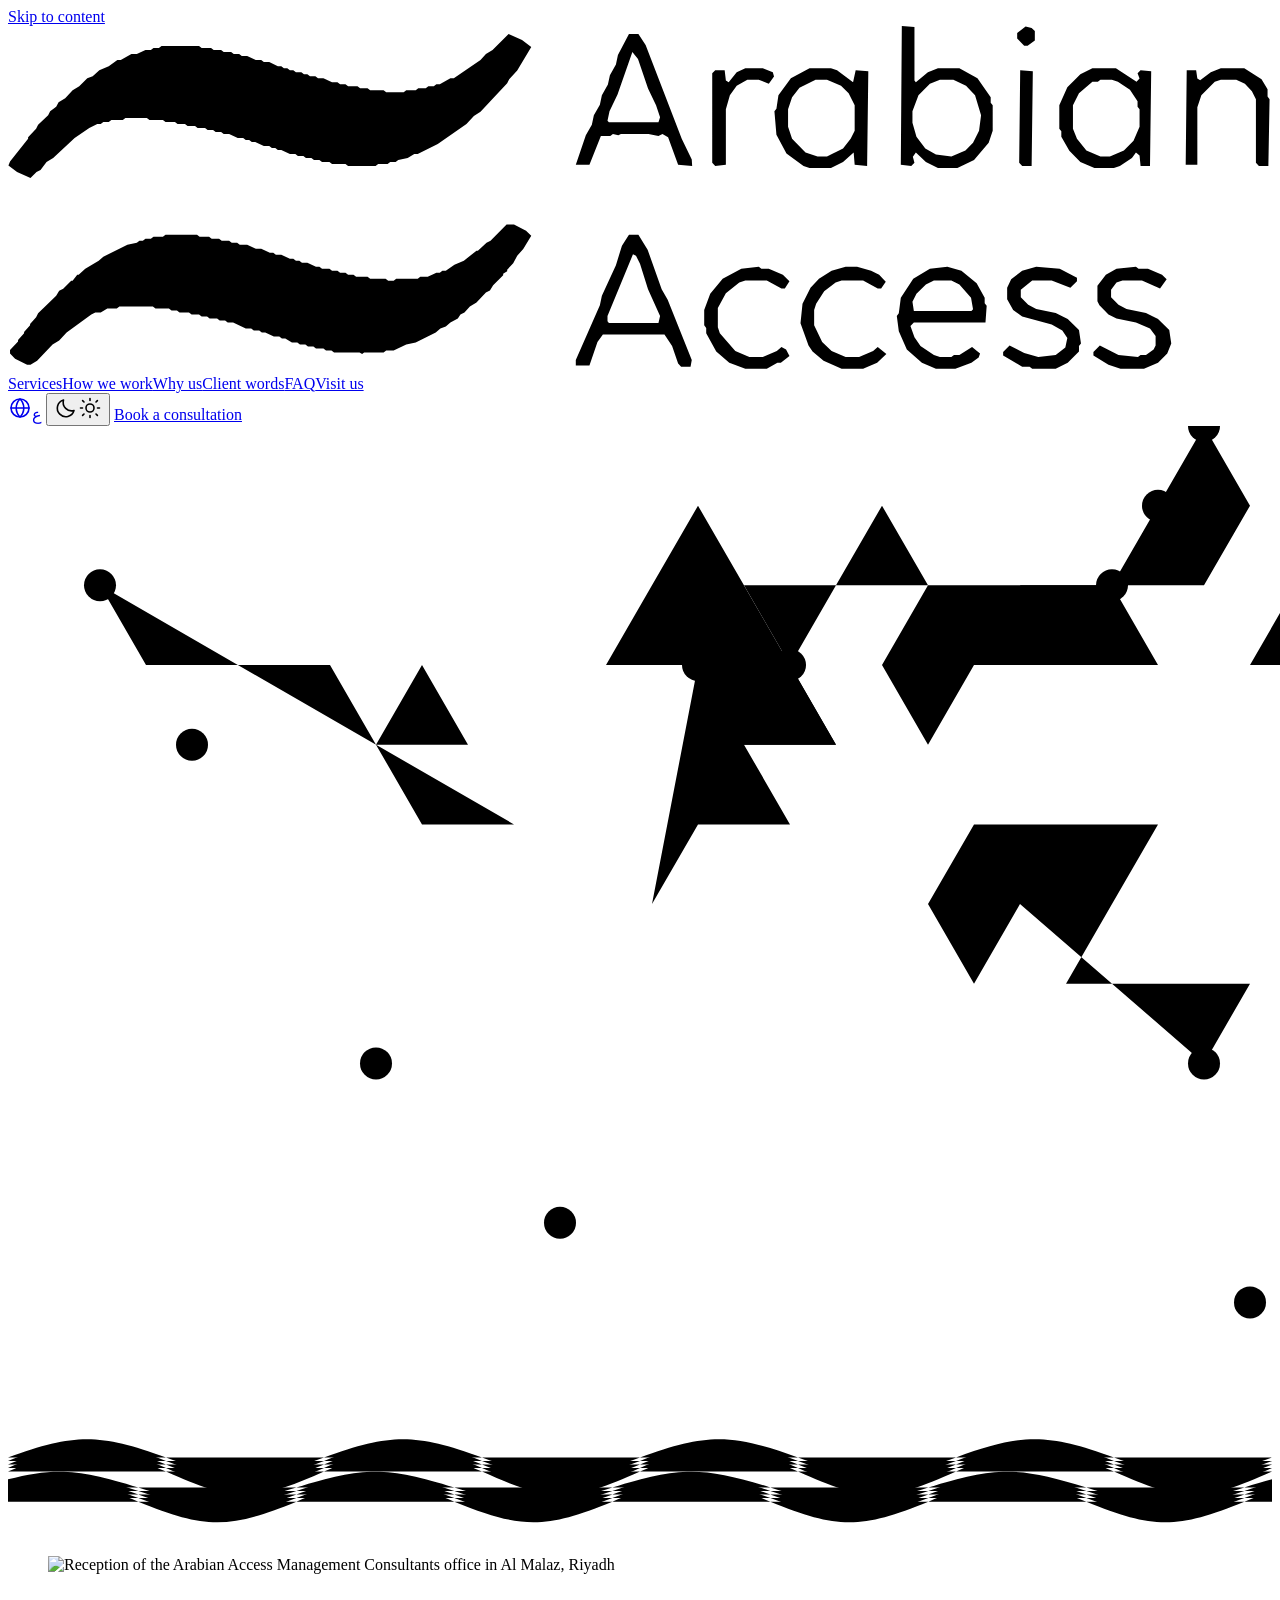
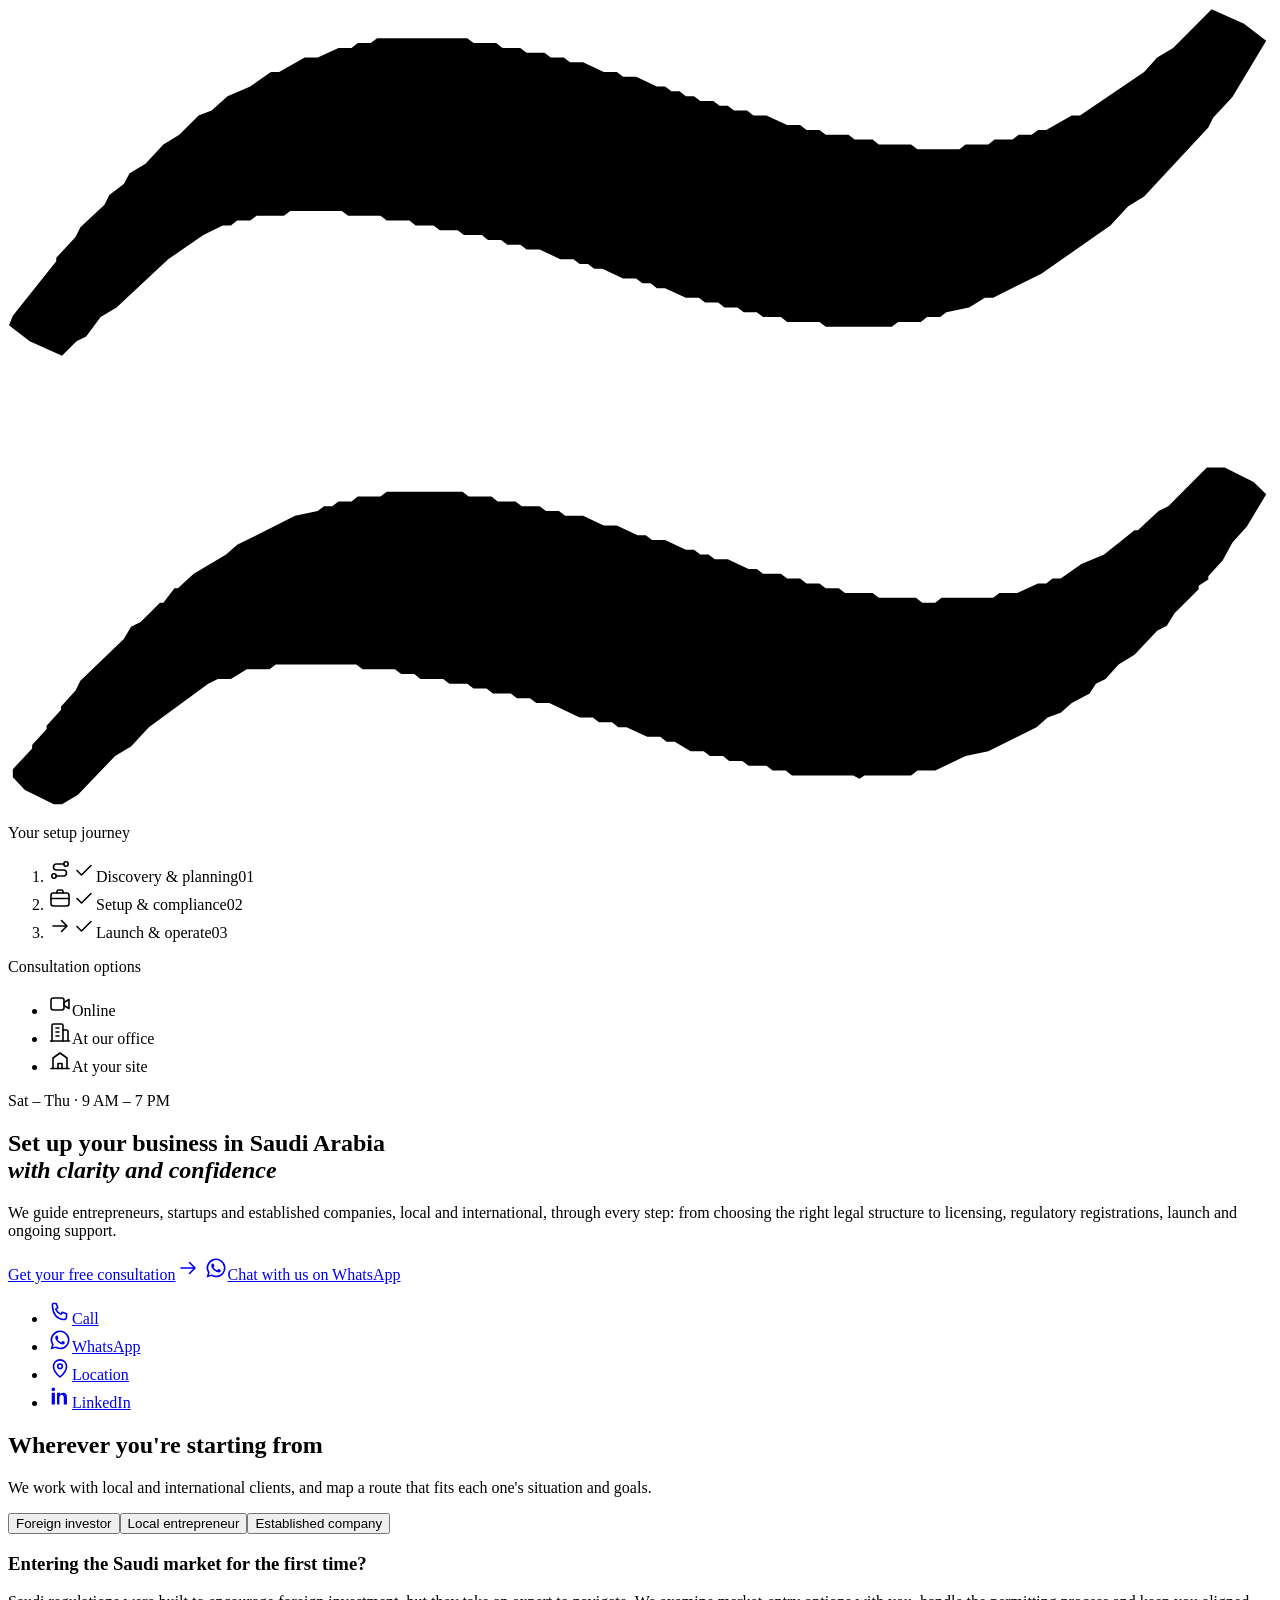
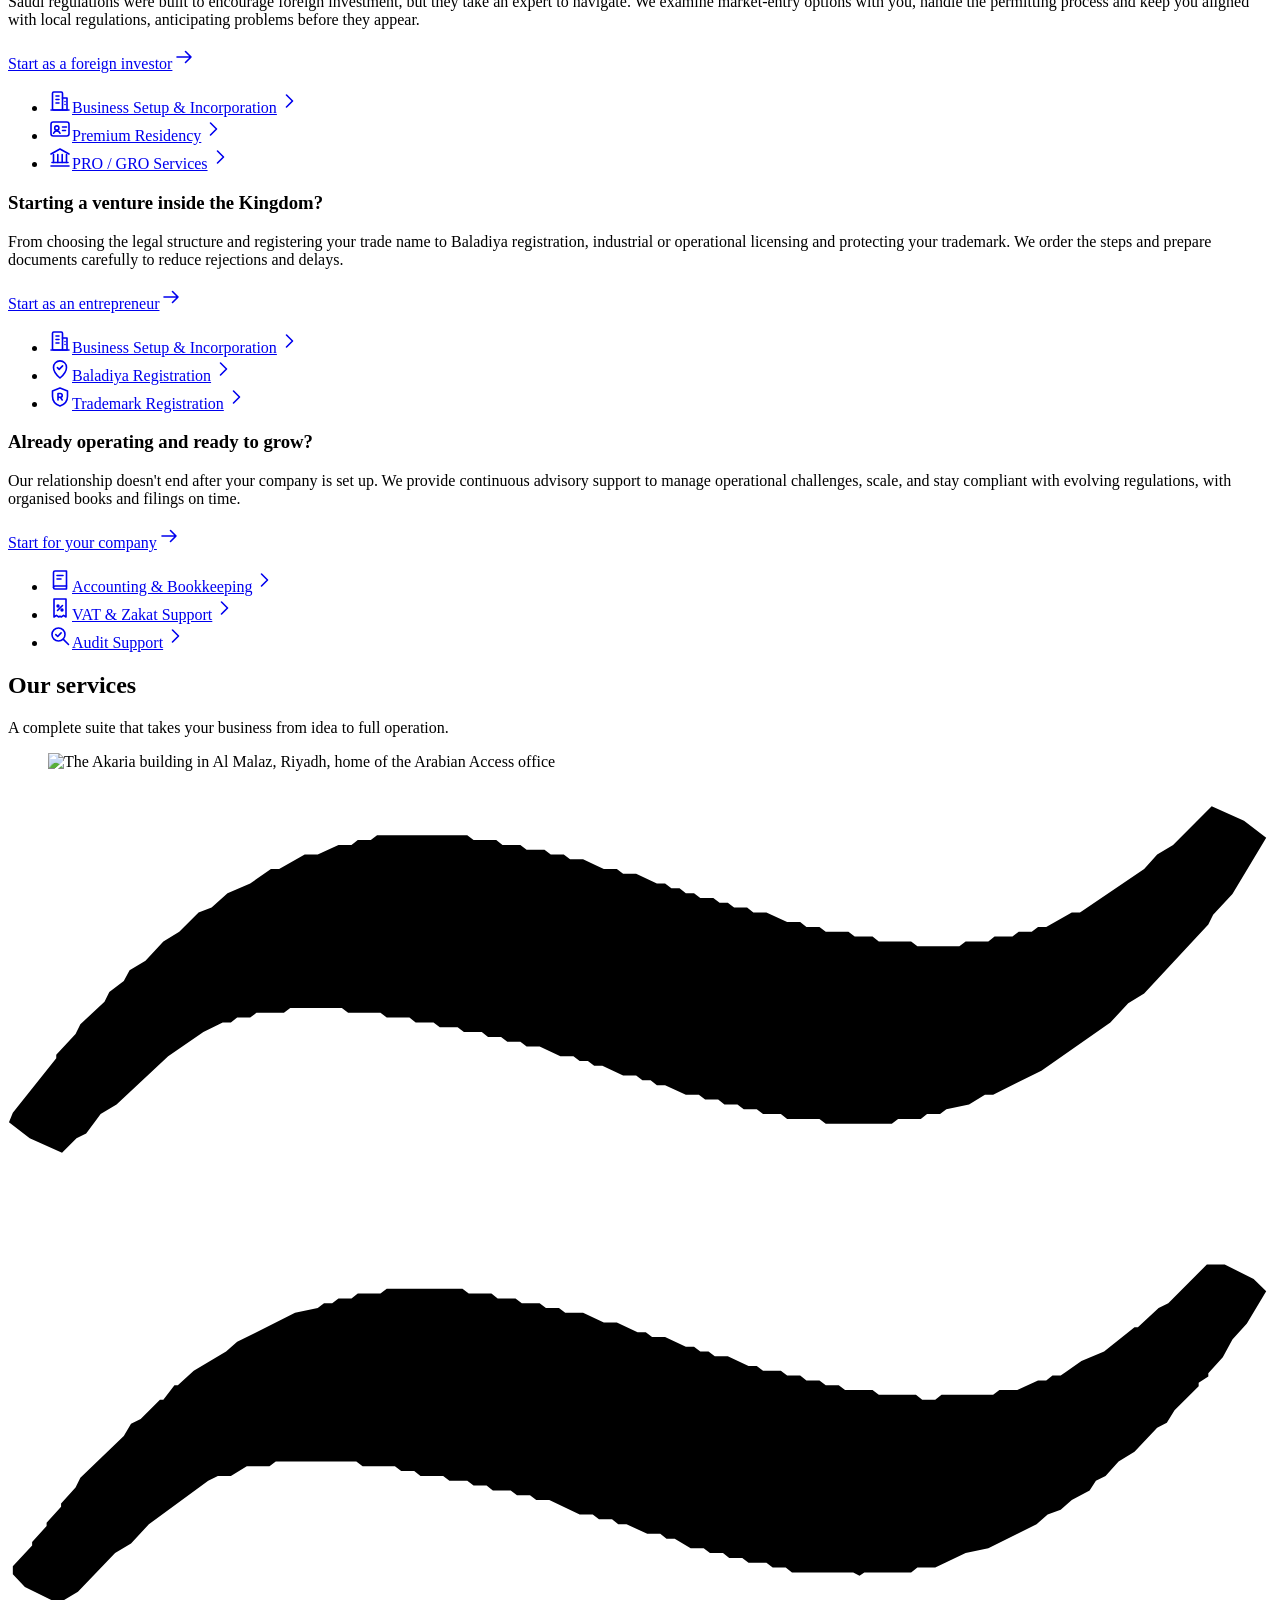
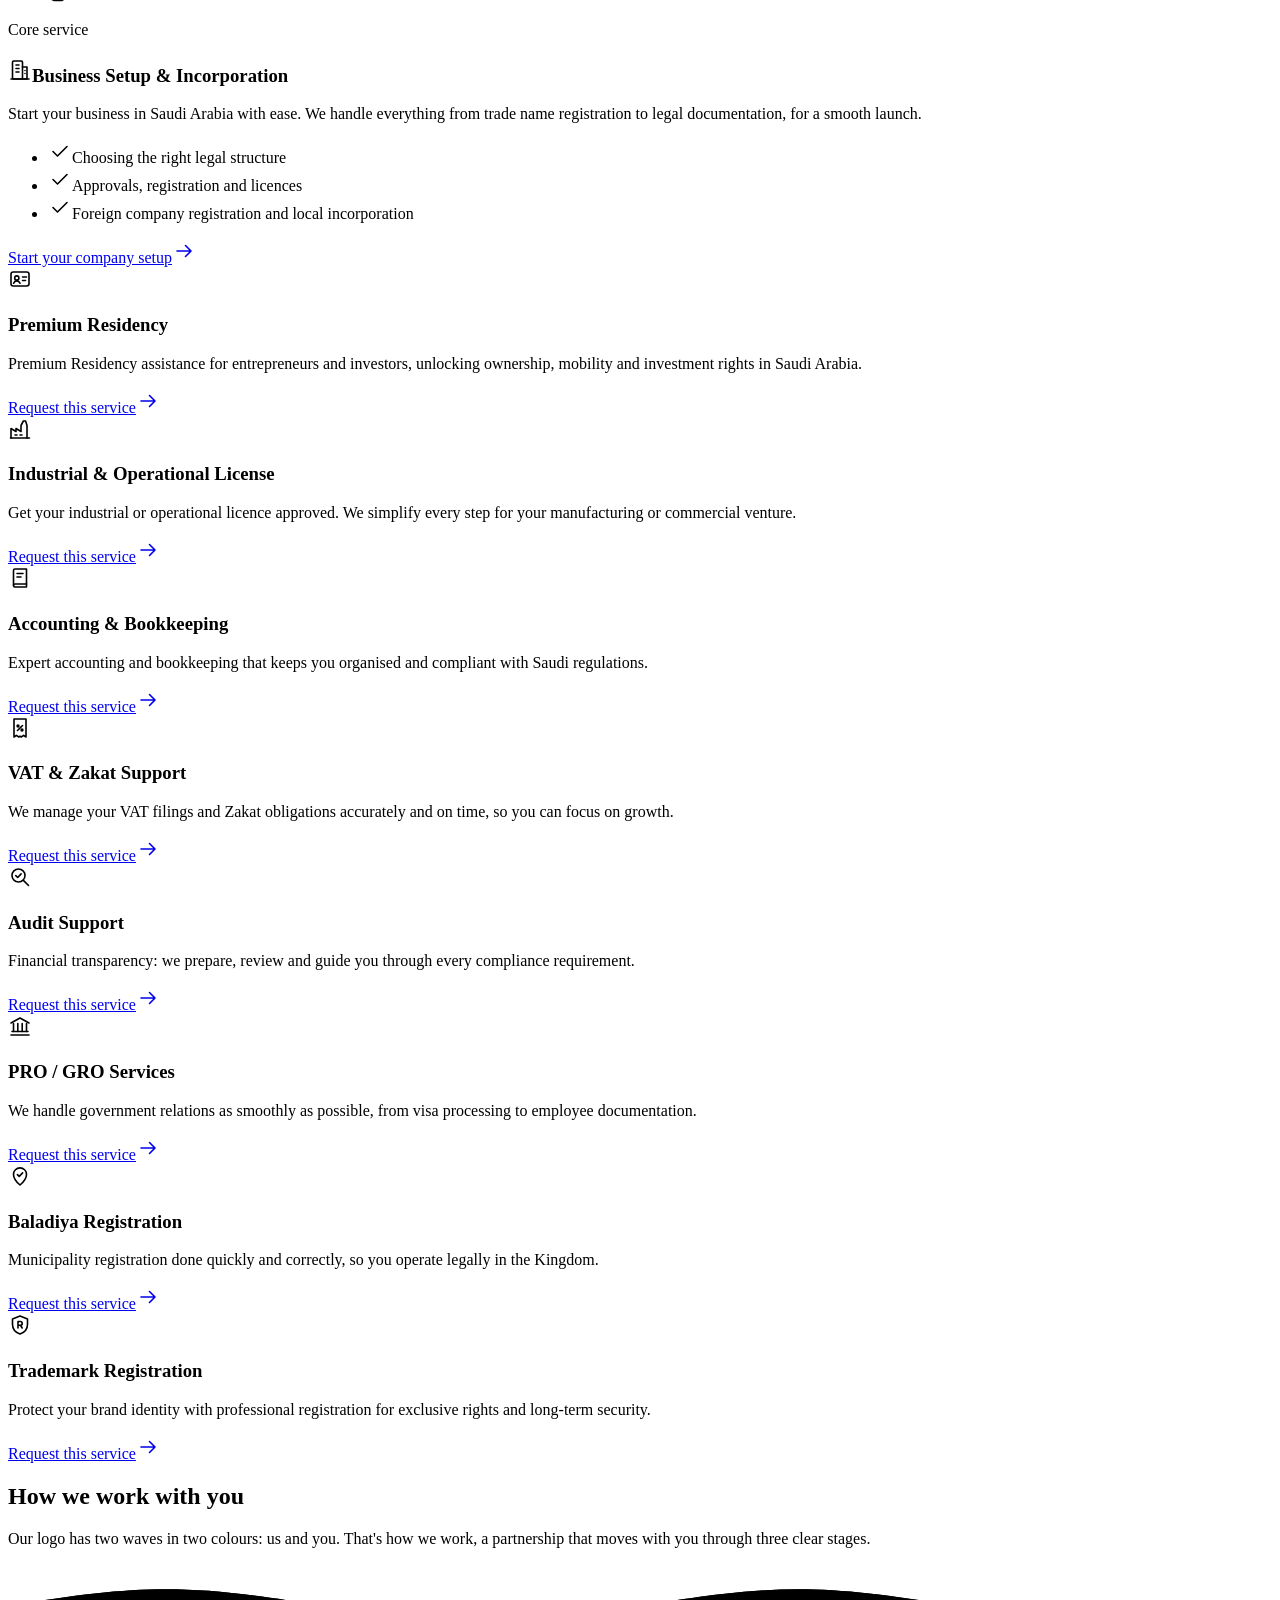
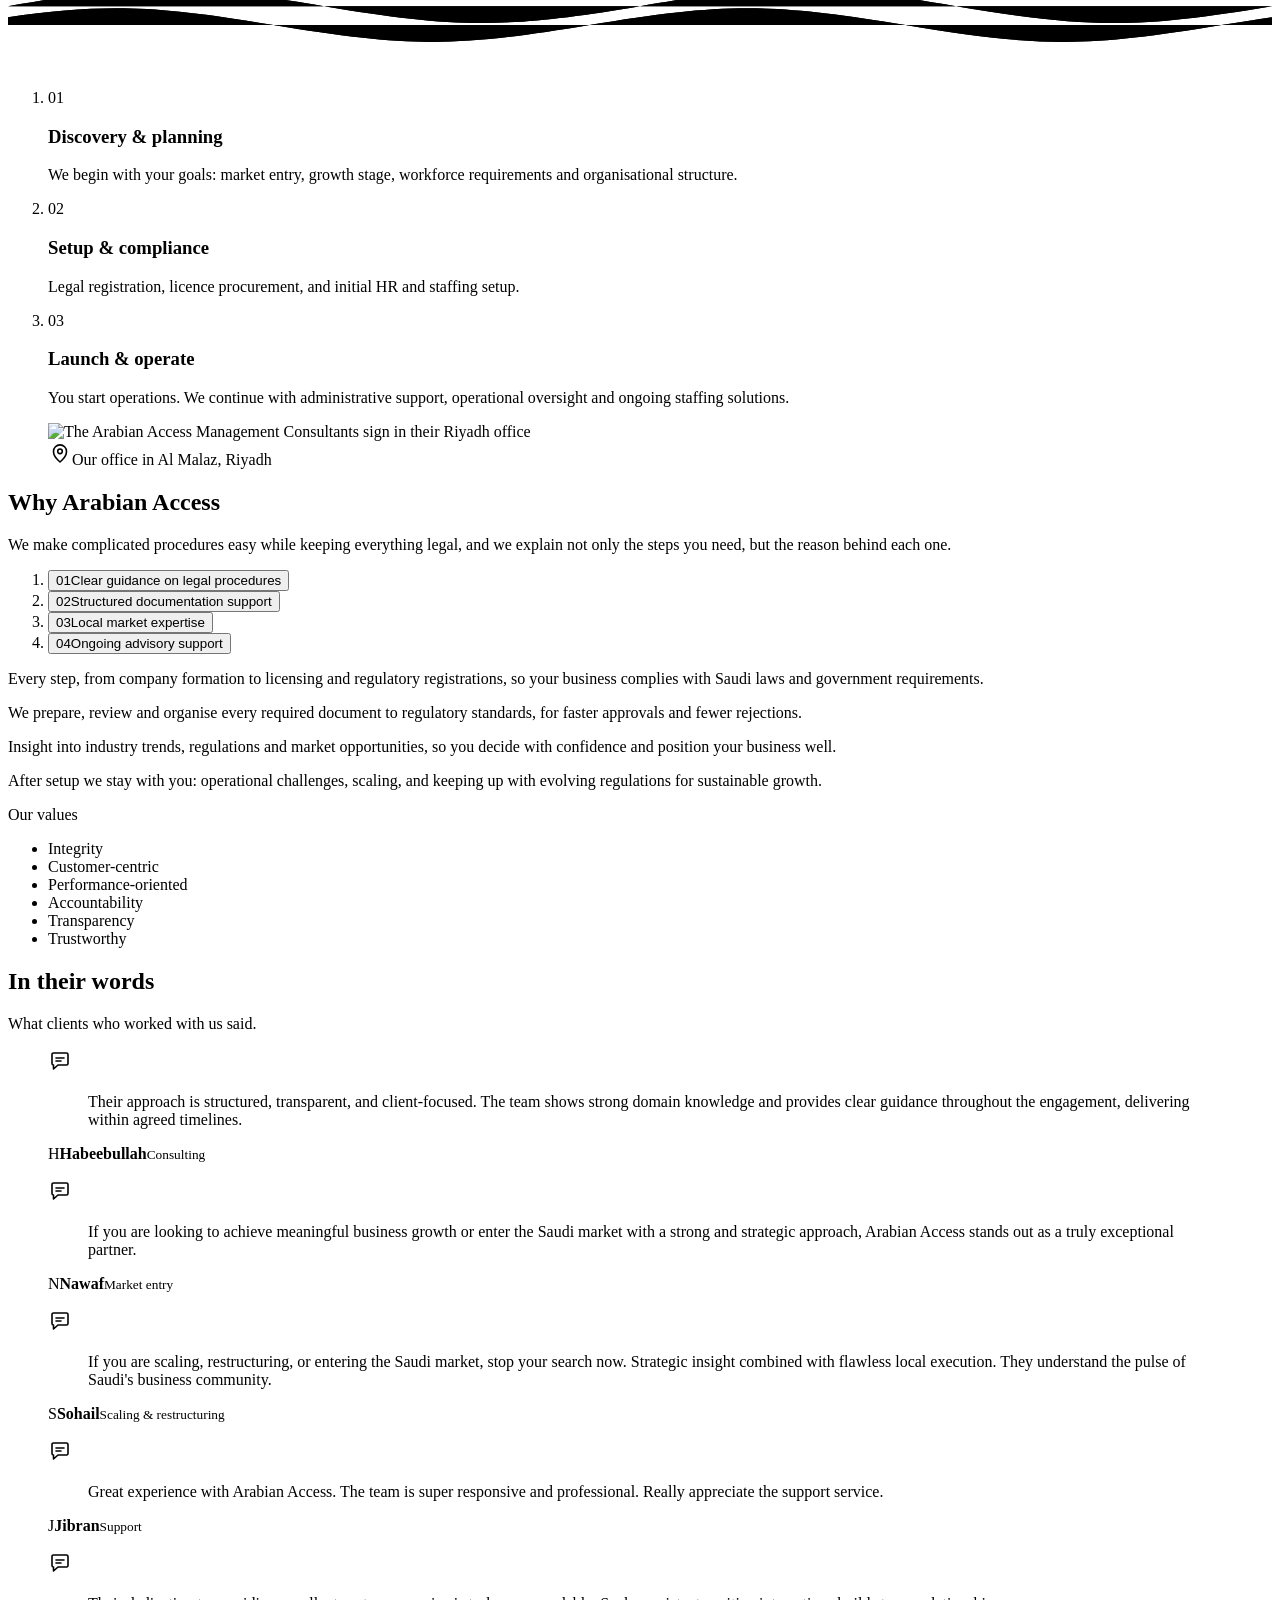
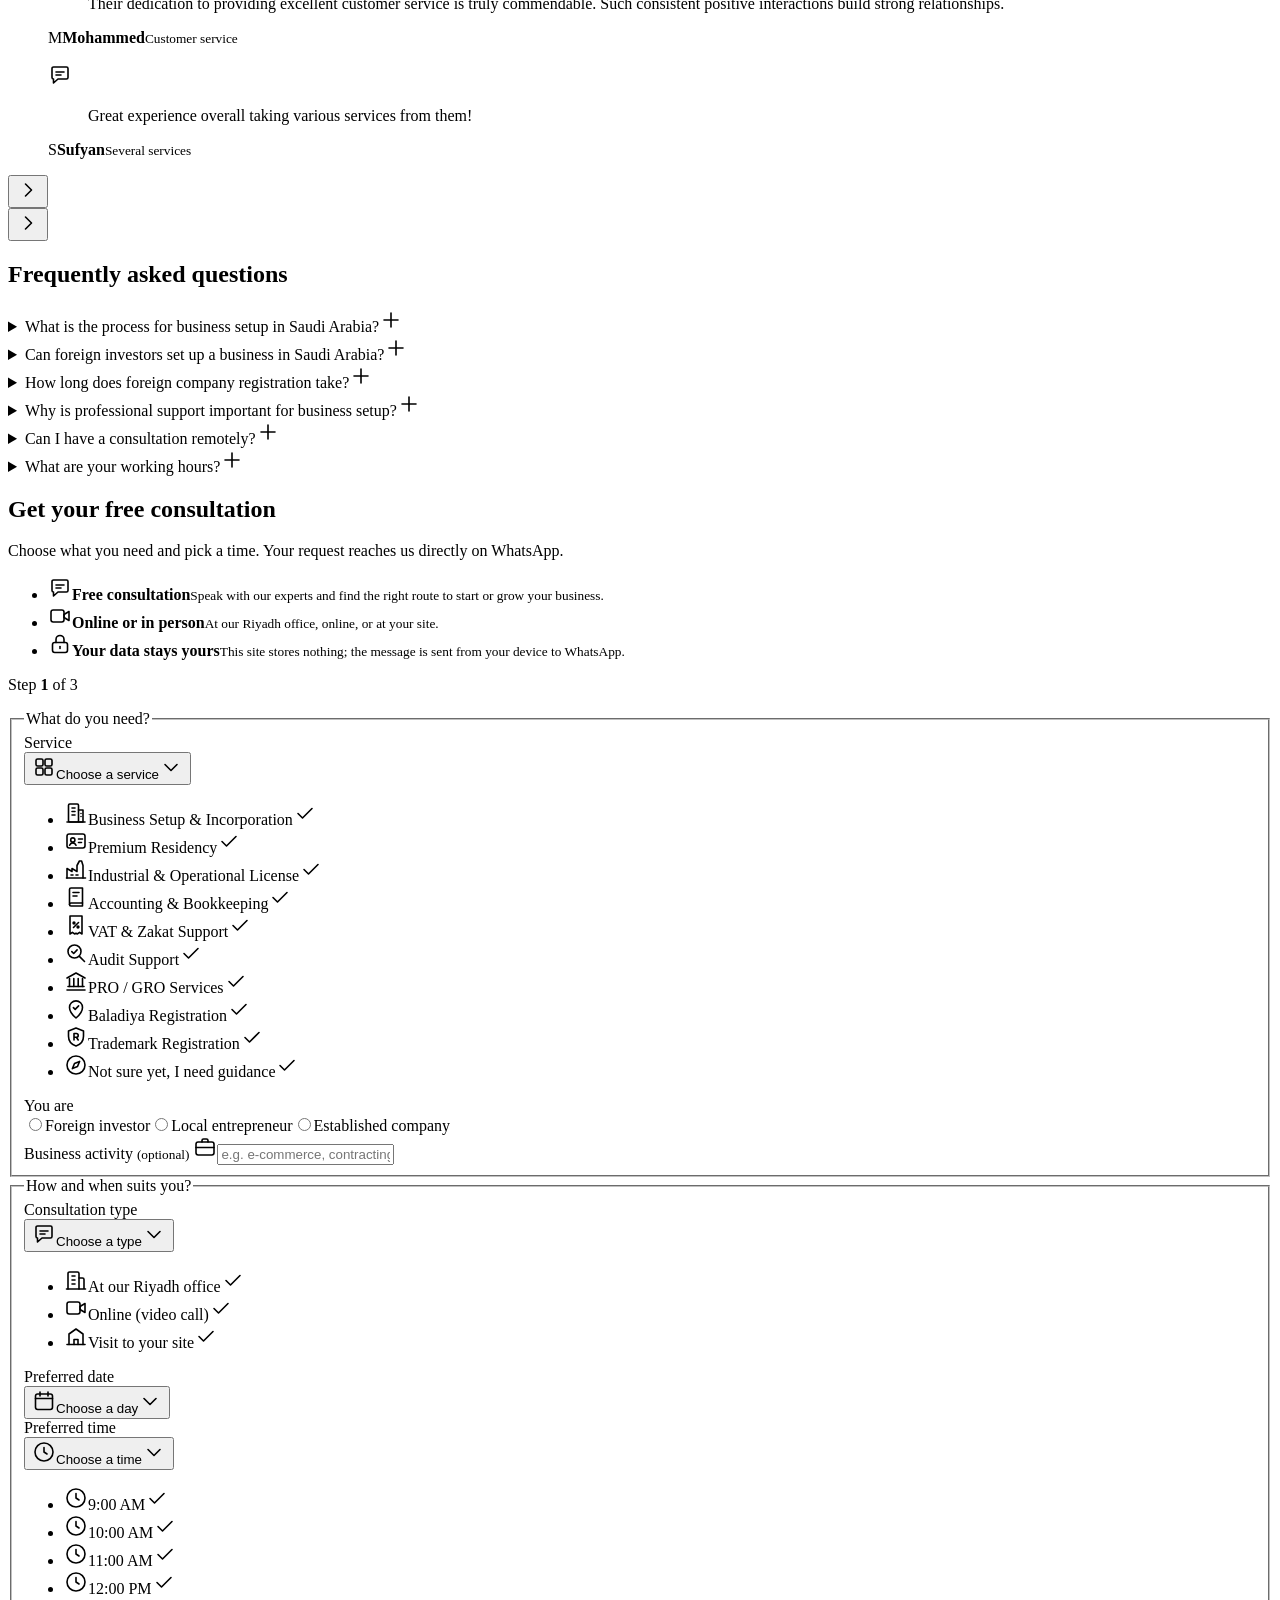
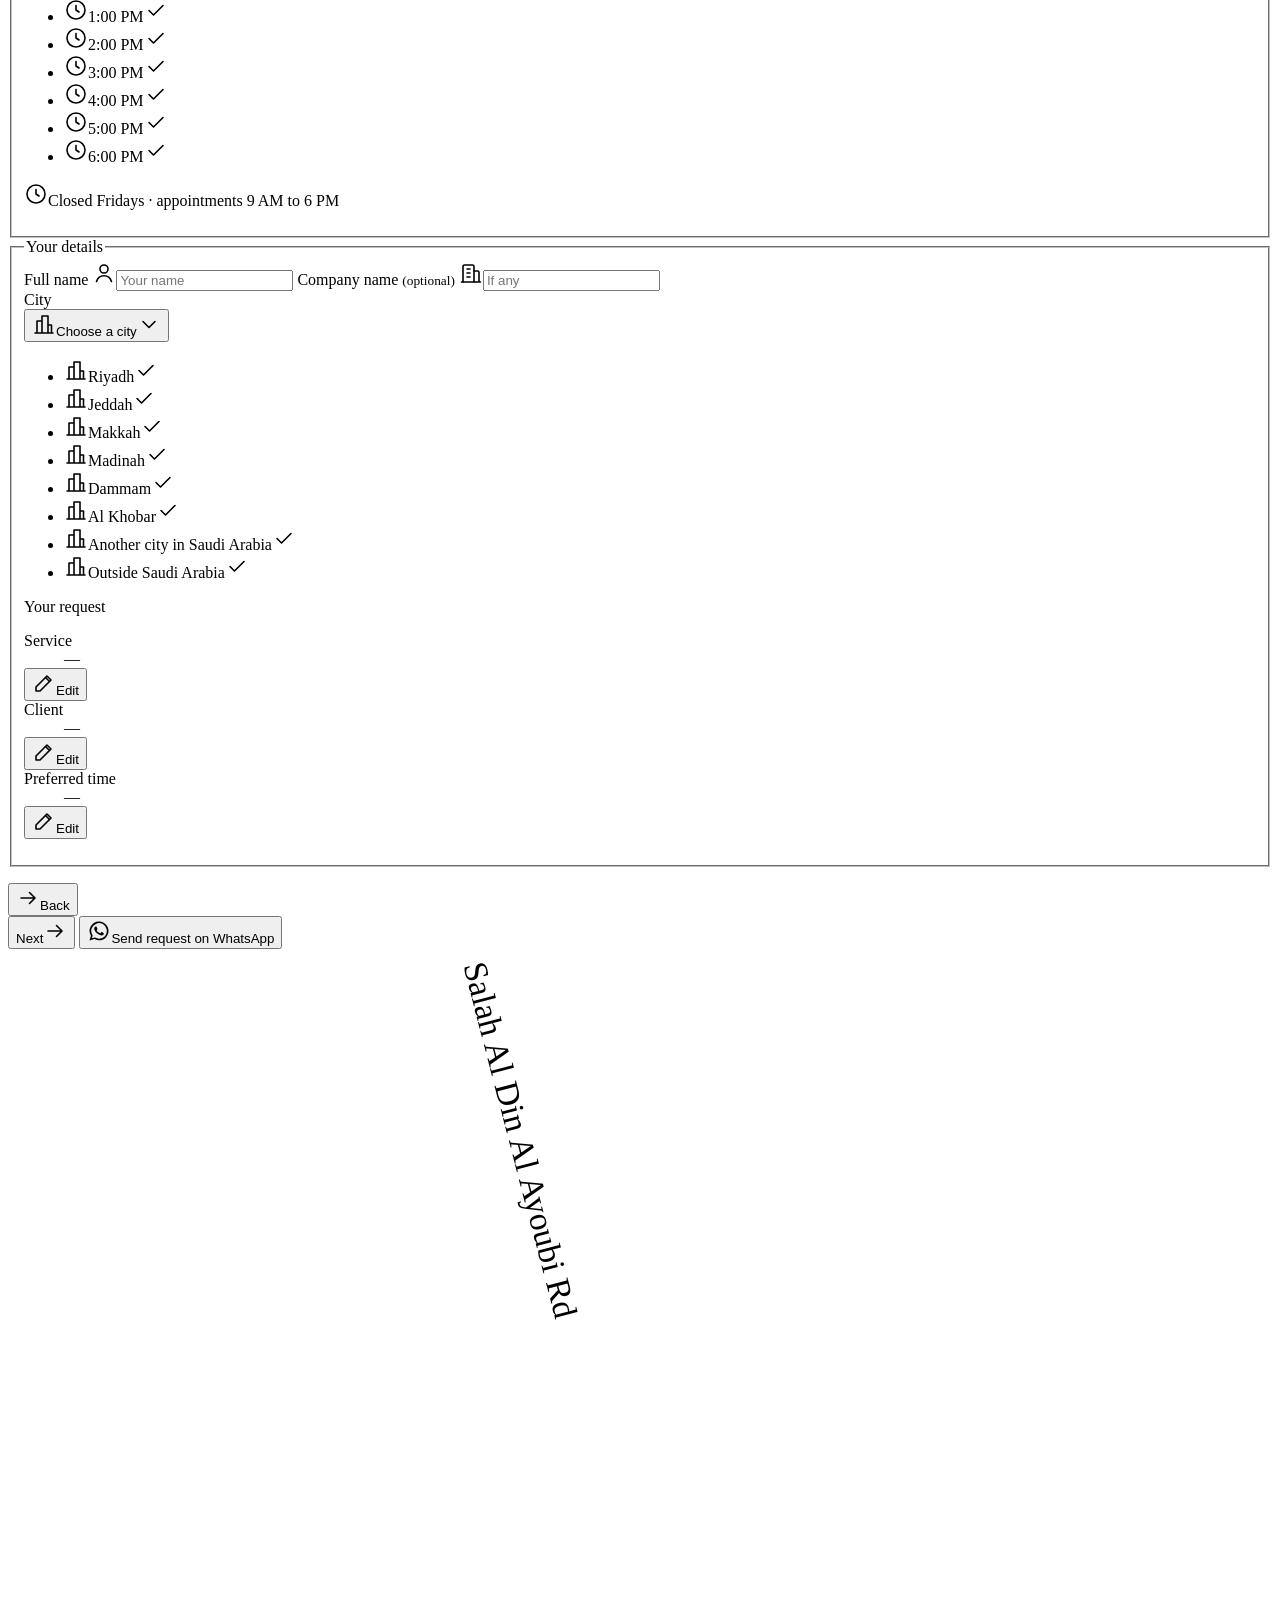
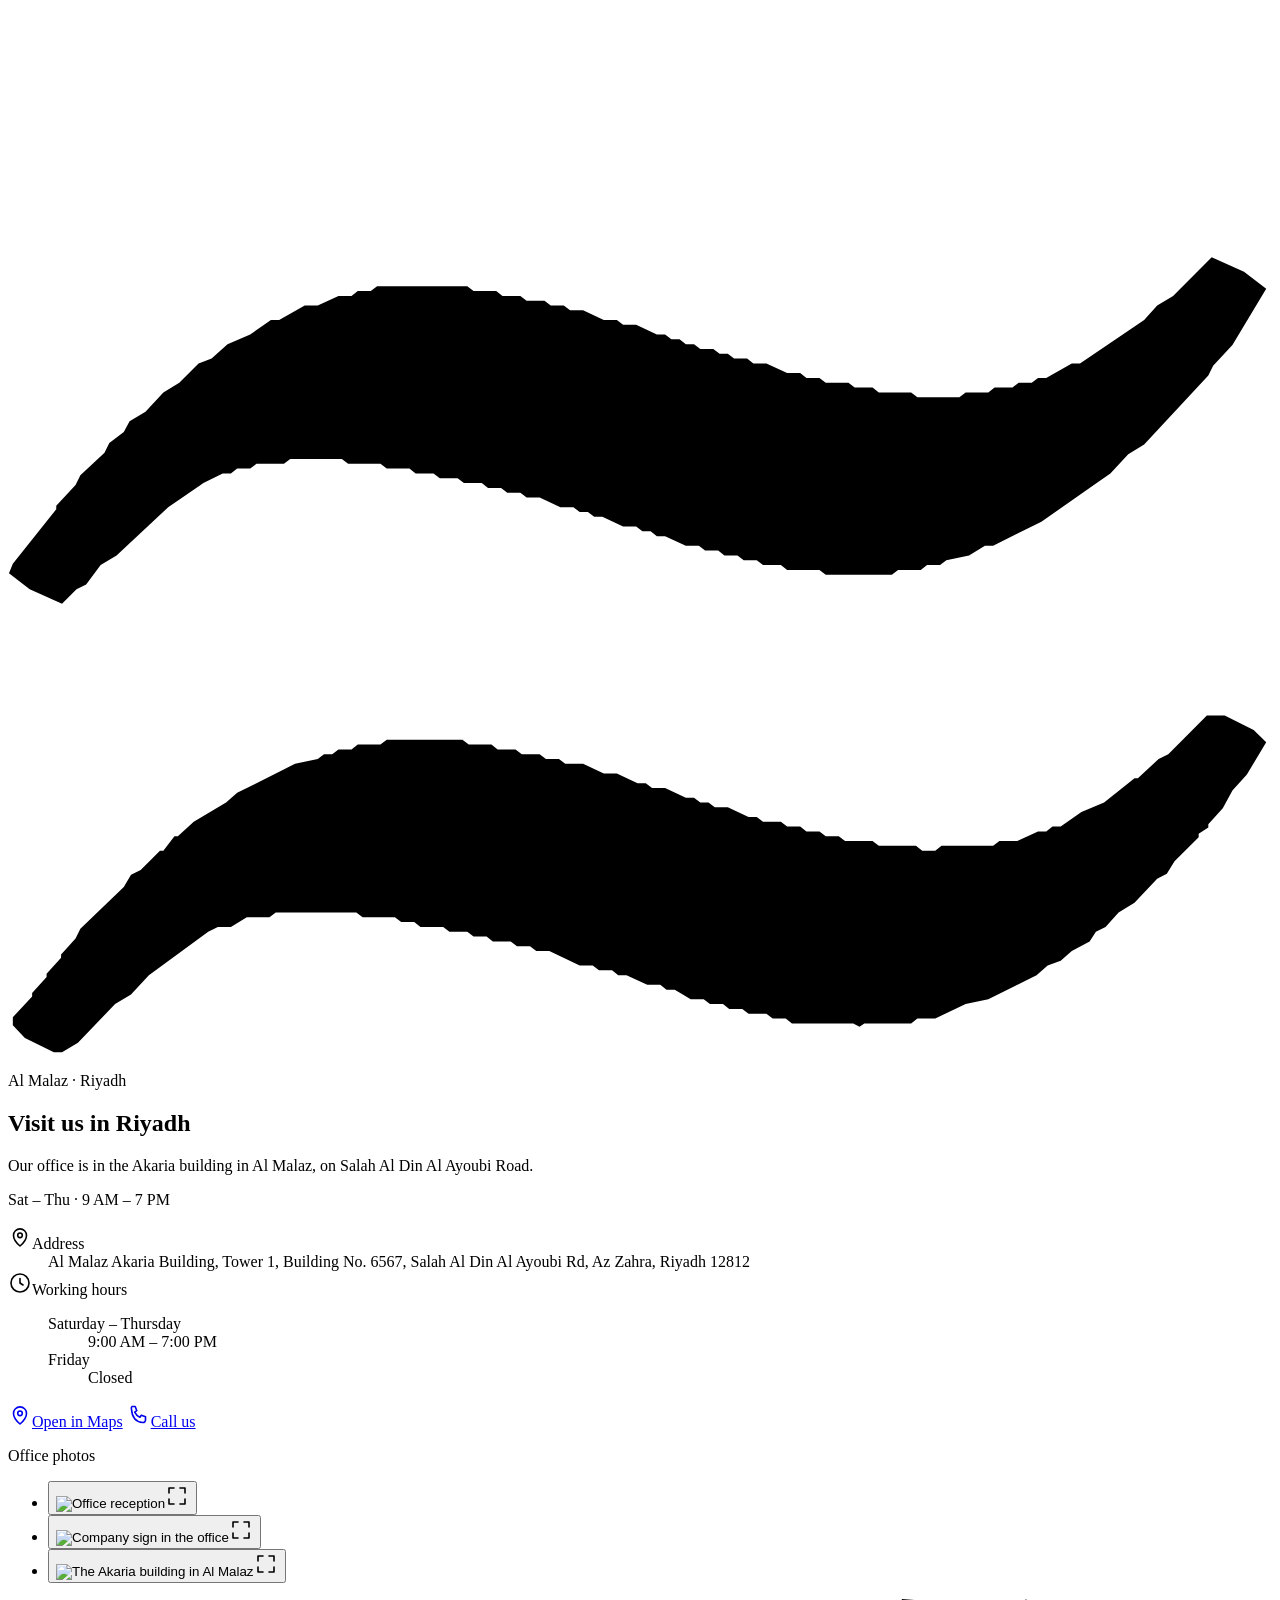
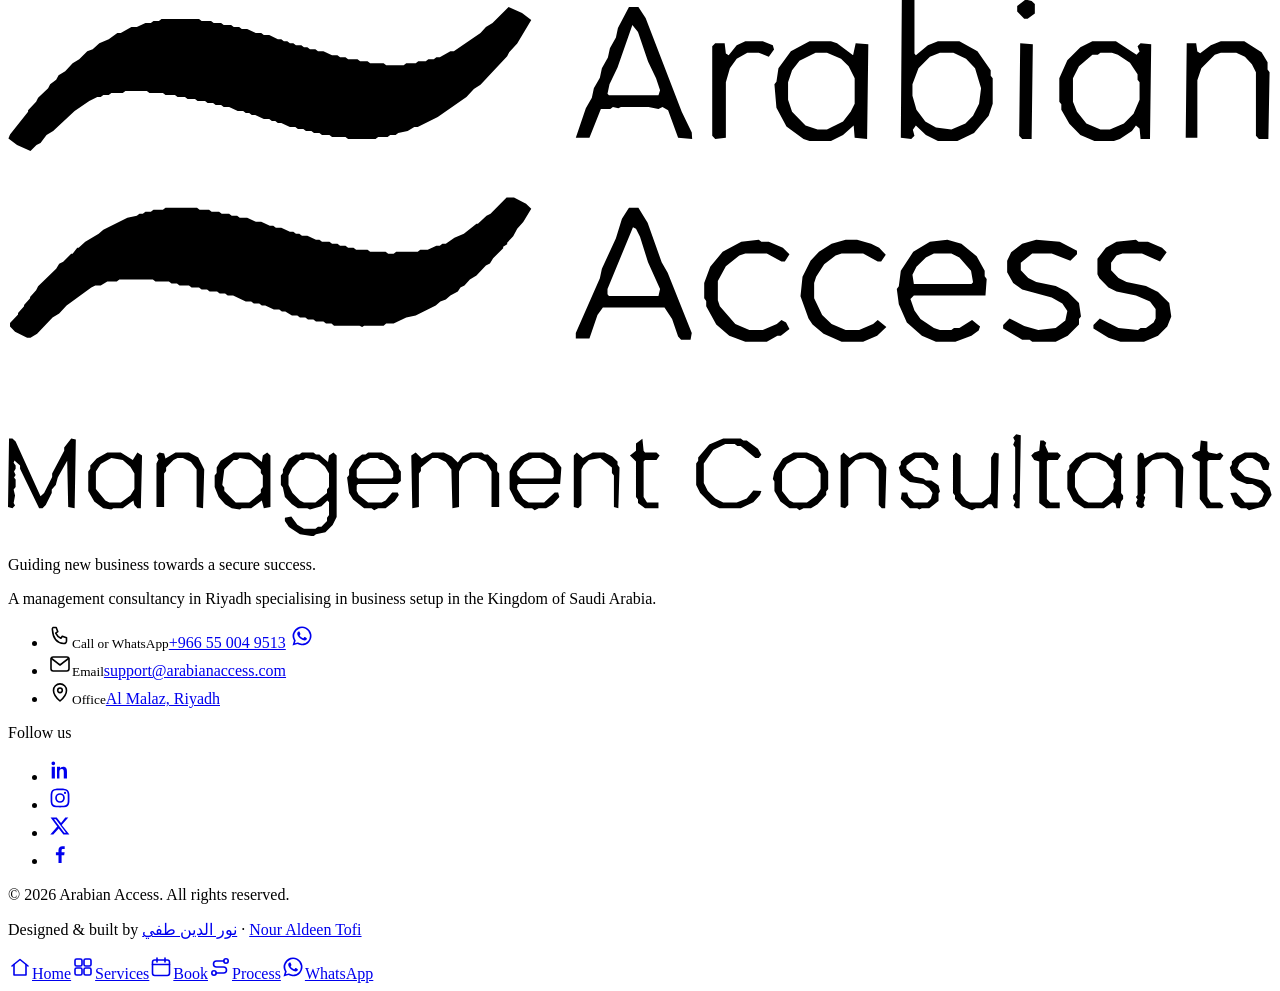
==== en/index.html @ c1ca305f "Add English page" ====
<!doctype html>
<html lang="en" dir="ltr" data-theme="light">
<head>
<meta charset="utf-8">
<meta name="viewport" content="width=device-width, initial-scale=1, viewport-fit=cover">
<title>Arabian Access | Business Setup &amp; Company Formation Consultants in Saudi Arabia — Riyadh</title>
<meta name="description" content="Arabian Access Management Consultants, Riyadh: business setup and company formation, foreign company registration, Premium Residency, industrial licences, Baladiya and trademark registration, accounting, VAT &amp; Zakat, audit support and PRO/GRO services. Book your free consultation.">
<meta name="robots" content="noindex, nofollow">
<link rel="canonical" href="https://nouraldeentofi.github.io/arabian-access/en/">
<link rel="alternate" hreflang="ar" href="https://nouraldeentofi.github.io/arabian-access/">
<link rel="alternate" hreflang="en" href="https://nouraldeentofi.github.io/arabian-access/en/">
<link rel="alternate" hreflang="x-default" href="https://nouraldeentofi.github.io/arabian-access/">
<meta name="theme-color" content="#F4F7FC" id="meta-theme">
<meta name="color-scheme" content="light dark">
<meta property="og:type" content="website">
<meta property="og:site_name" content="Arabian Access">
<meta property="og:locale" content="en_US">
<meta property="og:locale:alternate" content="ar_SA">
<meta property="og:title" content="Arabian Access | Business Setup &amp; Company Formation Consultants in Saudi Arabia — Riyadh">
<meta property="og:description" content="Arabian Access Management Consultants, Riyadh: business setup and company formation, foreign company registration, Premium Residency, industrial licences, Baladiya and trademark registration, accounting, VAT &amp; Zakat, audit support and PRO/GRO services. Book your free consultation.">
<meta property="og:url" content="https://nouraldeentofi.github.io/arabian-access/en/">
<meta property="og:image" content="https://nouraldeentofi.github.io/arabian-access/assets/img/og-en.jpg">
<meta property="og:image:width" content="1200"><meta property="og:image:height" content="630">
<meta name="twitter:card" content="summary_large_image">
<meta name="twitter:site" content="@ArabianAccess">
<link rel="icon" href="../assets/img/favicon.svg" type="image/svg+xml">
<link rel="apple-touch-icon" href="../assets/img/apple-touch-icon.png">
<link rel="preload" href="../assets/fonts/poppins-latin-600-normal.woff2" as="font" type="font/woff2" crossorigin><link rel="preload" href="../assets/fonts/ibm-plex-sans-arabic-latin-400-normal.woff2" as="font" type="font/woff2" crossorigin><link rel="preload" href="../assets/fonts/ibm-plex-sans-arabic-latin-500-normal.woff2" as="font" type="font/woff2" crossorigin><link rel="preload" href="../assets/fonts/ibm-plex-sans-arabic-latin-600-normal.woff2" as="font" type="font/woff2" crossorigin>
<link rel="stylesheet" href="../assets/style.css?v=1">
<script>document.documentElement.classList.add("js");setTimeout(function(){if(!window.__aa)document.documentElement.classList.remove("js")},2500);
(function(){try{var d=document.documentElement,t=localStorage.getItem("aa-theme");if(t==="dark"){d.setAttribute("data-theme","dark");}
var l=localStorage.getItem("aa-lang"),me="en";if(l&&l!==me&&!sessionStorage.getItem("aa-stay")&&!/[?&]stay/.test(location.search)){location.replace("../"+location.hash);}}catch(e){}})();</script>
<script type="application/ld+json">{"@context":"https://schema.org","@graph":[{"@type":["ProfessionalService","LocalBusiness"],"@id":"https://nouraldeentofi.github.io/arabian-access/#org","name":"Arabian Access","legalName":"Arabian Access Management Consultants","alternateName":["Arabian Access","Arabian Access Management Consultants","Arabian Access KSA","Arabian Access Riyadh","Arabian Access Business Setup","ArabianAccess","Arabian Acess","Arabien Access","Arabian Axcess","أريبيان أكسس","اريبيان اكسس","أريبيان أكسيس","عربيان أكسس","ارابيان اكسس","أرابيان أكسس","أريبيان أكسس للاستشارات الإدارية"],"description":"Arabian Access Management Consultants, Riyadh: business setup and company formation, foreign company registration, Premium Residency, industrial licences, Baladiya and trademark registration, accounting, VAT & Zakat, audit support and PRO/GRO services. Book your free consultation.","slogan":"Guiding new business towards a secure success.","url":"https://nouraldeentofi.github.io/arabian-access/en/","logo":"https://nouraldeentofi.github.io/arabian-access/assets/img/logo-512.png","image":["https://nouraldeentofi.github.io/arabian-access/assets/img/reception-1280.webp","https://nouraldeentofi.github.io/arabian-access/assets/img/building-1536.webp","https://nouraldeentofi.github.io/arabian-access/assets/img/sign-1280.webp"],"telephone":"+966550049513","email":"support@arabianaccess.com","address":{"@type":"PostalAddress","streetAddress":"Al Malaz Akaria Building, Tower 1, Building No. 6567, Salah Al Din Al Ayoubi Rd, Al Malaz","addressLocality":"Riyadh","addressRegion":"Riyadh Province","postalCode":"12812","addressCountry":"SA"},"geo":{"@type":"GeoCoordinates","latitude":24.6842508,"longitude":46.725568},"hasMap":"https://maps.google.com/?cid=7543374151440891961","openingHoursSpecification":[{"@type":"OpeningHoursSpecification","dayOfWeek":["Saturday","Sunday","Monday","Tuesday","Wednesday","Thursday"],"opens":"09:00","closes":"19:00"}],"areaServed":{"@type":"Country","name":"Saudi Arabia"},"knowsAbout":["Business setup in Saudi Arabia","Company formation in KSA","Foreign company registration in Saudi Arabia","Premium Residency","Industrial licence","Baladiya registration","Trademark registration","Accounting and bookkeeping","VAT and Zakat","Audit support","PRO and GRO services","تأسيس الشركات في السعودية","تسجيل الشركات الأجنبية","الإقامة المميزة","تسجيل البلدية","تسجيل العلامة التجارية","ضريبة القيمة المضافة والزكاة","المحاسبة","الخدمات الحكومية"],"availableLanguage":["English","Arabic"],"employee":[{"@type":"Person","name":"Jouhar","jobTitle":"Chief Executive Officer"}],"sameAs":["https://www.linkedin.com/company/arabian-access/","https://www.instagram.com/arabian_access/","https://x.com/ArabianAccess","https://www.facebook.com/ArabianAccessManagementConsultants/"],"hasOfferCatalog":{"@type":"OfferCatalog","name":"Our services","itemListElement":[{"@type":"Offer","itemOffered":{"@id":"https://nouraldeentofi.github.io/arabian-access/#svc-setup"}},{"@type":"Offer","itemOffered":{"@id":"https://nouraldeentofi.github.io/arabian-access/#svc-residency"}},{"@type":"Offer","itemOffered":{"@id":"https://nouraldeentofi.github.io/arabian-access/#svc-industrial"}},{"@type":"Offer","itemOffered":{"@id":"https://nouraldeentofi.github.io/arabian-access/#svc-accounting"}},{"@type":"Offer","itemOffered":{"@id":"https://nouraldeentofi.github.io/arabian-access/#svc-vat"}},{"@type":"Offer","itemOffered":{"@id":"https://nouraldeentofi.github.io/arabian-access/#svc-audit"}},{"@type":"Offer","itemOffered":{"@id":"https://nouraldeentofi.github.io/arabian-access/#svc-pro"}},{"@type":"Offer","itemOffered":{"@id":"https://nouraldeentofi.github.io/arabian-access/#svc-baladiya"}},{"@type":"Offer","itemOffered":{"@id":"https://nouraldeentofi.github.io/arabian-access/#svc-trademark"}}]},"potentialAction":{"@type":"ReserveAction","target":"https://nouraldeentofi.github.io/arabian-access/en/#request","name":"Get your free consultation"}},{"@type":"Service","@id":"https://nouraldeentofi.github.io/arabian-access/#svc-setup","name":"Business Setup & Incorporation","alternateName":"تأسيس الأعمال والتسجيل","description":"Start your business in Saudi Arabia with ease. We handle everything from trade name registration to legal documentation, for a smooth launch.","serviceType":"Business Setup & Incorporation","provider":{"@id":"https://nouraldeentofi.github.io/arabian-access/#org"},"areaServed":{"@type":"Country","name":"Saudi Arabia"}},{"@type":"Service","@id":"https://nouraldeentofi.github.io/arabian-access/#svc-residency","name":"Premium Residency","alternateName":"الإقامة المميزة","description":"Premium Residency assistance for entrepreneurs and investors, unlocking ownership, mobility and investment rights in Saudi Arabia.","serviceType":"Premium Residency","provider":{"@id":"https://nouraldeentofi.github.io/arabian-access/#org"},"areaServed":{"@type":"Country","name":"Saudi Arabia"}},{"@type":"Service","@id":"https://nouraldeentofi.github.io/arabian-access/#svc-industrial","name":"Industrial & Operational License","alternateName":"الترخيص الصناعي والتشغيلي","description":"Get your industrial or operational licence approved. We simplify every step for your manufacturing or commercial venture.","serviceType":"Industrial & Operational License","provider":{"@id":"https://nouraldeentofi.github.io/arabian-access/#org"},"areaServed":{"@type":"Country","name":"Saudi Arabia"}},{"@type":"Service","@id":"https://nouraldeentofi.github.io/arabian-access/#svc-accounting","name":"Accounting & Bookkeeping","alternateName":"المحاسبة ومسك الدفاتر","description":"Expert accounting and bookkeeping that keeps you organised and compliant with Saudi regulations.","serviceType":"Accounting & Bookkeeping","provider":{"@id":"https://nouraldeentofi.github.io/arabian-access/#org"},"areaServed":{"@type":"Country","name":"Saudi Arabia"}},{"@type":"Service","@id":"https://nouraldeentofi.github.io/arabian-access/#svc-vat","name":"VAT & Zakat Support","alternateName":"ضريبة القيمة المضافة والزكاة","description":"We manage your VAT filings and Zakat obligations accurately and on time, so you can focus on growth.","serviceType":"VAT & Zakat Support","provider":{"@id":"https://nouraldeentofi.github.io/arabian-access/#org"},"areaServed":{"@type":"Country","name":"Saudi Arabia"}},{"@type":"Service","@id":"https://nouraldeentofi.github.io/arabian-access/#svc-audit","name":"Audit Support","alternateName":"دعم التدقيق","description":"Financial transparency: we prepare, review and guide you through every compliance requirement.","serviceType":"Audit Support","provider":{"@id":"https://nouraldeentofi.github.io/arabian-access/#org"},"areaServed":{"@type":"Country","name":"Saudi Arabia"}},{"@type":"Service","@id":"https://nouraldeentofi.github.io/arabian-access/#svc-pro","name":"PRO / GRO Services","alternateName":"الخدمات الحكومية PRO/GRO","description":"We handle government relations as smoothly as possible, from visa processing to employee documentation.","serviceType":"PRO / GRO Services","provider":{"@id":"https://nouraldeentofi.github.io/arabian-access/#org"},"areaServed":{"@type":"Country","name":"Saudi Arabia"}},{"@type":"Service","@id":"https://nouraldeentofi.github.io/arabian-access/#svc-baladiya","name":"Baladiya Registration","alternateName":"تسجيل البلدية","description":"Municipality registration done quickly and correctly, so you operate legally in the Kingdom.","serviceType":"Baladiya Registration","provider":{"@id":"https://nouraldeentofi.github.io/arabian-access/#org"},"areaServed":{"@type":"Country","name":"Saudi Arabia"}},{"@type":"Service","@id":"https://nouraldeentofi.github.io/arabian-access/#svc-trademark","name":"Trademark Registration","alternateName":"تسجيل العلامة التجارية","description":"Protect your brand identity with professional registration for exclusive rights and long-term security.","serviceType":"Trademark Registration","provider":{"@id":"https://nouraldeentofi.github.io/arabian-access/#org"},"areaServed":{"@type":"Country","name":"Saudi Arabia"}},{"@type":"FAQPage","@id":"https://nouraldeentofi.github.io/arabian-access/en/#faq","inLanguage":"en","mainEntity":[{"@type":"Question","name":"What is the process for business setup in Saudi Arabia?","acceptedAnswer":{"@type":"Answer","text":"It involves selecting the appropriate legal structure, obtaining approvals, completing registration and securing the relevant licences. Experienced consultants make sure each step is handled accurately and efficiently."}},{"@type":"Question","name":"Can foreign investors set up a business in Saudi Arabia?","acceptedAnswer":{"@type":"Answer","text":"Yes, through foreign company registration in Saudi Arabia, subject to regulatory approvals and compliance requirements. Proper guidance ensures international businesses meet all legal obligations."}},{"@type":"Question","name":"How long does foreign company registration take?","acceptedAnswer":{"@type":"Answer","text":"The timeline varies with the business activity, documentation and regulatory approvals. A structured approach reduces delays and keeps execution smooth."}},{"@type":"Question","name":"Why is professional support important for business setup?","acceptedAnswer":{"@type":"Answer","text":"It ensures setup is completed in compliance with local laws, reducing risk and avoiding costly corrections later."}},{"@type":"Question","name":"Can I have a consultation remotely?","acceptedAnswer":{"@type":"Answer","text":"Yes. We offer online appointments and on-site services, or you can visit our office in Al Malaz, Riyadh."}},{"@type":"Question","name":"What are your working hours?","acceptedAnswer":{"@type":"Answer","text":"Saturday to Thursday, 9 AM to 7 PM. Closed on Friday."}}]},{"@type":"WebSite","@id":"https://nouraldeentofi.github.io/arabian-access/#website","url":"https://nouraldeentofi.github.io/arabian-access/","name":"Arabian Access","inLanguage":["ar","en"],"publisher":{"@id":"https://nouraldeentofi.github.io/arabian-access/#org"}},{"@type":"WebPage","@id":"https://nouraldeentofi.github.io/arabian-access/en/","url":"https://nouraldeentofi.github.io/arabian-access/en/","name":"Arabian Access | Business Setup & Company Formation Consultants in Saudi Arabia — Riyadh","description":"Arabian Access Management Consultants, Riyadh: business setup and company formation, foreign company registration, Premium Residency, industrial licences, Baladiya and trademark registration, accounting, VAT & Zakat, audit support and PRO/GRO services. Book your free consultation.","inLanguage":"en","isPartOf":{"@id":"https://nouraldeentofi.github.io/arabian-access/#website"},"about":{"@id":"https://nouraldeentofi.github.io/arabian-access/#org"},"primaryImageOfPage":"https://nouraldeentofi.github.io/arabian-access/assets/img/og-en.jpg"}]}</script>
</head>
<body class="lang-en">
<svg class="sprite" width="0" height="0" aria-hidden="true" focusable="false" style="position:absolute;width:0;height:0;overflow:hidden"><defs><path id="p-w1" d="M260.8 10.5 256.2 7.0 249.5 4.0 241.5 12.0 238.2 14.0 235.5 17.0 222.2 26.0 220.5 26.0 215.2 29.0 213.5 29.0 212.2 30.0 209.5 30.0 208.2 31.0 204.5 31.0 203.2 32.0 198.5 32.0 197.2 33.0 188.5 33.0 187.2 32.0 180.5 32.0 179.2 31.0 175.5 31.0 174.2 30.0 169.5 30.0 168.2 29.0 165.5 29.0 164.2 28.0 161.5 28.0 157.2 26.0 154.5 26.0 153.2 25.0 150.5 25.0 149.2 24.0 147.5 24.0 146.2 23.0 143.5 23.0 142.2 22.0 140.5 22.0 139.2 21.0 137.5 21.0 136.2 20.0 134.5 20.0 130.2 18.0 127.5 18.0 126.2 17.0 123.5 17.0 119.2 15.0 116.5 15.0 115.2 14.0 112.5 14.0 111.2 13.0 107.5 13.0 106.2 12.0 102.5 12.0 101.2 11.0 96.5 11.0 95.2 10.0 76.5 10.0 75.2 11.0 72.5 11.0 71.2 12.0 68.5 12.0 64.2 14.0 61.5 14.0 56.2 17.0 54.5 17.0 50.2 20.0 45.5 22.0 42.2 25.0 39.5 26.0 35.5 30.0 32.2 32.0 28.5 36.0 25.2 38.0 24 40.2 21 42.5 20 44.5 15 49.2 14 51.2 10 55.5 10 56.2 1 67.5 0.2 69.5 4.5 72.8 11.2 75.8 14.2 72.8 16.2 71.8 19.2 67.8 22.5 65.8 33.2 55.8 40.5 50.8 44.5 48.8 46.2 48.8 47.5 47.8 50.2 47.8 51.5 46.8 57.2 46.8 58.5 45.8 69.2 45.8 70.5 46.8 77.2 46.8 78.5 47.8 83.2 47.8 84.5 48.8 88.2 48.8 89.5 49.8 93.2 49.8 94.5 50.8 98.2 50.8 99.5 51.8 102.2 51.8 103.5 52.8 106.2 52.8 107.5 53.8 110.2 53.8 114.5 55.8 117.2 55.8 118.5 56.8 120.2 56.8 121.5 57.8 123.2 57.8 127.5 59.8 130.2 59.8 131.5 60.8 133.2 60.8 134.5 61.8 136.2 61.8 140.5 63.8 143.2 63.8 144.5 64.8 147.2 64.8 148.5 65.8 151.2 65.8 152.5 66.8 155.2 66.8 156.5 67.8 160.2 67.8 161.5 68.8 168.2 68.8 169.5 69.8 183.2 69.8 184.5 68.8 189.2 68.8 190.5 67.8 193.2 67.8 194.5 66.8 199.2 65.8 202.5 63.8 204.2 63.8 214.2 58.8 228.5 48.8 232.2 44.8 235.5 42.8 248.8 28.5 249.8 26.5 253.8 22.2Z"/><path id="p-w2" d="M260.8 104.5 258.2 102.0 252.2 99.0 248.5 99.0 240.5 107.0 238.5 108.0 234.2 112.0 233.5 112.0 227.2 117.0 222.5 119.0 218.2 122.0 216.5 122.0 215.2 123.0 213.5 123.0 209.2 125.0 205.5 125.0 204.2 126.0 193.5 126.0 192.2 127.0 189.5 127.0 188.2 126.0 180.5 126.0 179.2 125.0 173.5 125.0 172.2 124.0 169.5 124.0 168.2 123.0 165.5 123.0 164.2 122.0 161.5 122.0 160.2 121.0 156.5 121.0 155.2 120.0 153.5 120.0 149.2 118.0 146.5 118.0 145.2 117.0 143.5 117.0 142.2 116.0 140.5 116.0 136.2 114.0 133.5 114.0 132.2 113.0 130.5 113.0 126.2 111.0 123.5 111.0 119.2 109.0 115.5 109.0 114.2 108.0 111.5 108.0 110.2 107.0 106.5 107.0 105.2 106.0 101.5 106.0 100.2 105.0 95.5 105.0 94.2 104.0 78.5 104.0 77.2 105.0 72.5 105.0 71.2 106.0 68.5 106.0 67.2 107.0 65.5 107.0 64.2 108.0 59.5 109.0 47.5 115.0 45.2 117.0 38.5 121.0 35.2 124.0 34.5 124.0 32.2 127.0 31.5 127.0 27.5 131.0 25.5 132.0 24 134.5 15 143.2 14 145.2 11 148.5 11 149.2 8 152.5 8 153.2 5 156.5 5 157.2 1 161.5 1 163.2 3.5 165.8 9.5 168.8 11.2 168.8 14.5 166.8 22.2 158.8 25.5 156.8 29.2 152.8 41.5 143.8 43.5 142.8 46.2 142.8 49.5 140.8 54.2 140.8 55.5 139.8 72.2 139.8 73.5 140.8 80.2 140.8 81.5 141.8 84.2 141.8 85.5 142.8 90.2 142.8 91.5 143.8 95.2 143.8 96.5 144.8 99.2 144.8 100.5 145.8 104.2 145.8 105.5 146.8 108.2 146.8 109.5 147.8 112.2 147.8 118.5 150.8 121.2 150.8 122.5 151.8 125.2 151.8 126.5 152.8 128.2 152.8 132.5 154.8 135.2 154.8 136.5 155.8 138.2 155.8 141.5 157.8 144.2 157.8 145.5 158.8 148.2 158.8 149.5 159.8 152.2 159.8 153.5 160.8 157.2 160.8 158.5 161.8 161.2 161.8 162.5 162.8 175.2 162.8 176.5 163.5 177.5 162.8 187.2 162.8 188.5 161.8 192.2 161.8 198.5 158.8 203.2 157.8 213.2 152.8 215.5 150.8 218.2 149.8 220.5 147.8 224.2 145.8 225.5 143.8 227.5 142.8 230.2 139.8 233.5 137.8 238.2 132.8 240.2 131.8 241.8 129.2 246.8 124.2 246.8 123.5 248.8 122.2 248.8 121.5 251.8 118.2 253.8 114.5 256.8 111.2Z"/><path id="p-wt" fill-rule="evenodd" d="M552.5 121.0 547.2 124.0 543 129.5 543 137.2 544 139.2 548.5 143.8 552.5 145.8 562.2 147.8 569.2 150.8 572 154.5 572 159.2 571 161.2 567.2 164.0 564.5 164.0 563.2 165.0 553.5 164.0 544.2 159.2 541 162.5 541 164.2 548.5 168.8 554.5 170.8 566.2 170.8 573.2 167.8 577.8 163.2 579.8 158.2 578.8 151.5 573.2 146.0 567.2 143.0 557.5 141.0 553.5 139.0 549.8 135.2 549.8 131.5 552.5 127.8 555.5 126.8 565.2 126.8 574.2 130.8 577.5 126.2 575.2 124.0 568.2 121.0 563.5 121.0 562.2 120.0ZM512.5 120.0 505.5 122.0 500 126.2 498 130.5 498 136.2 501 141.5 505.5 144.8 520.2 148.8 525.5 151.8 528 155.5 527 160.2 522.2 164.0 513.5 165.0 506.5 163.0 499.2 159.2 496 162.5 496 164.2 505.5 169.8 509.2 169.8 510.5 170.8 522.2 170.8 528.2 167.8 533.8 162.2 533.8 159.5 534.8 158.2 533.8 151.5 528.2 146.0 522.2 143.0 512.5 141.0 508.5 139.0 504.8 135.2 504.8 131.5 510.5 126.8 520.2 126.8 529.5 130.5 532.8 127.2 532.8 125.5 524.2 121.0ZM459.5 121.0 451.2 126.0 445 135.5 444 143.2 443 144.5 444 152.2 448 161.2 455.5 167.8 462.5 170.8 472.2 170.8 480.2 167.8 483.8 165.2 484.5 163.2 480.5 160.0 474.2 164.0 471.5 164.0 470.2 165.0 464.5 165.0 461.5 164.0 454.8 159.5 451.8 155.2 449.8 149.5 451.5 147.8 487.2 147.8 487.8 139.5 486.8 138.2 486.8 135.5 482.8 128.2 475.2 122.0 468.2 120.0ZM450.8 137.5 452.8 133.5 457.5 128.8 461.5 126.8 470.2 126.8 474.2 128.8 480 135.5 481 141.2 480.2 142.0 451.5 142.0ZM417.5 120.0 410.5 122.0 404.2 126.0 400 130.5 396 138.5 395 148.2 399 159.2 401 162.2 406.5 166.8 415.5 170.8 426.2 170.8 433.2 167.8 437.8 163.5 433.5 160.0 431.2 162.0 424.2 165.0 417.5 165.0 410.5 162.0 405.8 157.5 401.8 149.2 401.8 141.5 402.8 138.5 406.8 132.2 412.5 127.8 415.5 126.8 426.2 126.8 433.5 130.8 435.2 130.8 437.5 127.5 434.2 124.0 430.2 122.0 423.2 120.0ZM365.5 121.0 356.2 126.0 350 133.5 347 141.5 347 149.2 348 150.5 348 153.2 353 162.2 359.5 167.8 367.5 170.8 378.2 170.8 383.5 167.8 385.2 167.8 389.5 164.5 387.8 161.2 385.5 160.0 383.2 162.0 376.2 165.0 369.5 165.0 362.5 162.0 354.8 153.2 353.8 150.2 353.8 140.5 357.8 133.2 364.5 127.8 367.5 126.8 378.2 126.8 385.5 130.8 387.2 130.8 389.5 127.2 386.2 124.0 379.2 121.0 375.5 121.0 374.2 120.0ZM309.5 104.0 306 109.5 303 119.2 296 134.5 295 139.2 283 166.5 283 169.2 289.8 169.2 293.8 157.5 296.5 153.8 327.2 153.8 331 159.5 334 168.2 335.5 169.8 340.2 169.8 340.8 166.5 328.8 136.5 325.8 131.2 318.8 111.5 314.2 104.0ZM311.5 113.8 313 114.5 315 118.5 319 131.2 325 144.5 324.2 148.0 299.5 148.0 298.8 147.2 298.8 144.5ZM504.5 22.0 504 68.2 505.5 69.8 510.2 69.8 510.8 22.5ZM587.5 22.0 587 69.2 592.8 69.2 592.8 40.5 594.8 34.5 601.5 27.8 604.5 26.8 612.2 26.8 616.5 28.8 620 32.5 622 36.5 622 68.2 623.5 69.8 628.2 69.8 628.8 36.5 627.8 35.2 627.8 31.5 624.8 26.5 616.2 21.0 604.5 21.0 599.5 23.0 594.2 27.0 592.8 26.2 592.2 22.0ZM534.5 24.0 528 30.5 524 39.5 524 51.2 525 52.5 525 55.2 529 62.2 534.5 67.8 541.5 70.8 551.2 70.8 554.2 69.8 560.2 65.8 562.2 63.0 564 64.5 564.5 69.8 569.2 69.8 569.8 22.5 564.5 22.0 563 23.5 564 26.2 562.5 27.8 552.2 21.0 540.5 21.0ZM544.5 26.8 550.2 26.8 553.2 27.8 559.2 31.8 563 37.5 563 40.2 564 41.5 564 50.2 561 57.2 556.2 62.0 549.2 65.0 544.5 65.0 537.5 62.0 532.8 56.2 530.8 51.2 530.8 39.5 533.8 33.5 540.5 27.8 543.2 27.8ZM390.2 26.0 384 34.5 383 41.2 382 42.5 383 54.2 388 63.5 396.5 69.8 399.5 70.8 410.2 70.8 416.2 67.8 421.5 63.0 422 69.2 428.2 69.8 428.8 22.5 422.5 22.0 421.2 28.0 413.2 22.0 410.2 21.0 399.5 21.0ZM402.5 26.8 408.2 26.8 415.2 29.8 419 33.5 422 39.5 422 52.2 420 56.2 416.2 61.0 408.2 65.0 403.5 65.0 397.5 63.0 390.8 56.2 388.8 50.2 388.8 41.5 390.8 35.5 394.5 30.8ZM381.2 23.0 376.2 21.0 367.5 21.0 363.2 23.0 359.2 28.0 357.8 27.2 357.2 22.0 352.5 22.0 351 23.5 351 68.2 352.5 69.8 357.8 69.2 357.8 41.5 359.8 34.5 363.2 29.8 368.5 26.8 374.2 26.8 379.2 28.8 381.8 25.2ZM309.5 4.0 304 14.5 303 19.2 300 24.5 299 29.2 296 34.5 295 39.2 292 44.5 291 49.2 288 54.5 283 69.2 289.8 69.2 295.5 54.8 300.2 54.8 301.5 53.8 304.2 54.5 305.5 53.8 319.2 53.8 324.2 54.8 326.2 53.8 329 55.5 334 69.2 341 69.8 340.8 66.5 335.8 56.2 317.8 9.5 314.2 4.0ZM311.2 13.0 314 16.5 319 31.2 323 39.5 325 45.5 324.2 48.0 299.5 48.0 298.8 47.2 299.8 42.5 303.8 34.2ZM507.2 0.2 503 3.5 503 6.2 506.5 9.8 508.2 9.8 511.8 7.2 511.8 2.5 510.2 1.0ZM445.5 0.0 445 69.2 450.2 69.8 451.8 68.2 451 65.2 452.5 63.0 457.5 67.8 463.5 70.8 473.2 70.8 481.5 66.8 488.8 58.2 490.8 52.2 490.8 39.5 489.8 38.2 489.8 35.5 483.2 26.0 474.2 21.0 463.5 21.0 458.5 23.0 452.5 28.0 451.8 27.2 451.8 0.5ZM464.5 26.8 471.2 26.8 477.5 29.8 482 34.5 485 44.5 484 52.2 481 58.2 477.2 62.0 470.2 65.0 462.5 64.0 457.2 61.0 452.8 55.2 450.8 48.2 450.8 42.5 453.8 34.5 459.5 28.8Z"/><path id="p-wg" fill-rule="evenodd" d="M622.2 226.0 616.5 226.0 612.5 228.0 610 230.5 610 232.2 609 233.5 610 237.2 612.5 239.8 617.5 241.8 620.2 241.8 624.2 243.8 626 246.5 625 249.2 623.2 251.0 616.5 251.0 612.2 246.0 609.2 246.2 611.5 251.8 614.5 253.8 617.2 253.8 618.5 254.8 626.2 252.8 629.8 247.2 628.8 243.5 625.2 240.0 616.5 238.0 612.8 234.2 613.8 231.5 617.5 228.8 620.2 228.8 624 231.2 625.5 234.8 628.2 234.8 628.8 231.5 626.8 228.5ZM564.5 226.0 563 227.5 563 247.2 562.2 248.2 563 249.5 562.2 251.2 563 253.2 565.2 253.8 566.5 252.5 566 251.2 566.8 248.5 566 247.2 566.8 246.2 566.8 233.5 570.5 229.8 576.2 228.8 579.5 230.8 582 234.5 582 253.2 585.2 253.8 585.8 233.5 583.8 229.5 578.2 226.0 572.5 226.0 566.5 229.0 565.8 226.5ZM532.2 229.0 529 232.5 529 234.2 528 235.5 528 244.2 531 250.2 536.5 253.8 546.2 253.8 550.5 250.8 552 251.5 552.5 253.8 554.2 253.8 554.8 250.5 555.8 249.2 555.8 247.5 554.8 246.2 554.8 229.5 555.5 228.5 554.8 226.5 553.5 226.0 552 227.5 551.2 230.0 544.2 226.0 537.5 226.0ZM539.5 228.8 542.2 228.8 547.2 230.8 551 235.5 551 238.2 552 239.5 551 241.5 551 244.2 549 247.5 545.2 251.0 538.5 251.0 536.5 250.0 533.8 247.2 531.8 243.2 531.8 236.5 535.5 230.8ZM472.5 226.0 471 227.5 471 246.2 472 247.5 472 249.2 475.5 252.8 480.5 254.8 482.5 253.8 486.2 253.8 488.5 251.8 490.2 251.8 491.5 253.8 493.2 253.8 493.8 226.5 491.5 226.0 490 228.5 490 246.2 489 248.2 485.2 251.0 479.5 251.0 477.5 250.0 474.8 246.2 474.8 227.5ZM451.5 226.0 447.5 228.0 445 230.5 445 232.2 444 233.5 445 237.2 449.5 240.8 456.2 241.8 459.2 243.8 460.8 246.2 460 249.2 458.2 251.0 451.5 251.0 448.8 248.2 448.2 246.0 445.5 246.0 445 249.2 449.5 253.8 453.2 253.8 454.2 254.5 455.5 253.8 459.2 253.8 463.8 250.2 463.8 246.5 464.5 245.5 463.8 242.5 460.2 240.0 457.5 240.0 456.2 239.0 451.5 238.0 447.8 234.2 447.8 232.5 452.5 228.8 456.2 228.8 460 232.5 460.5 234.8 463.2 234.8 463.8 231.5 461.2 228.0 457.2 226.0ZM416.5 226.0 415 227.5 415 253.2 417.2 253.8 418.8 252.2 418.8 233.5 422.5 229.8 427.2 228.8 431.5 230.8 434 234.5 434 252.2 435.5 253.8 437.2 253.8 437.8 233.5 435.8 229.5 430.2 226.0 424.5 226.0 419.5 228.8ZM391.5 226.0 386.2 229.0 382 235.5 381.2 239.2 382 240.5 382 245.2 385 250.5 389.5 253.8 393.2 253.8 394.5 254.8 396.5 253.8 400.2 253.8 403.5 251.8 407.8 247.2 407.8 245.5 408.8 244.2 408.8 235.5 406.8 231.5 403.2 228.0 398.2 226.0ZM393.5 228.8 397.2 228.8 401.2 230.8 404 233.5 404 235.2 405 236.5 405 244.2 403 247.5 398.2 251.0 391.5 251.0 389.5 250.0 385.8 245.2 385.8 235.5 388.2 231.8ZM283.5 226.0 282 227.5 282 253.2 284.2 253.8 285.8 252.2 285.8 234.5 286.8 232.5 289.5 229.8 295.2 228.8 301 233.5 301 236.2 302 237.5 302 253.2 304.2 253.8 304.8 233.5 303.8 232.2 303.8 230.5 301.2 228.0 297.2 226.0 291.5 226.0 286.5 228.8ZM259.5 226.0 255.5 228.0 252 231.5 250 235.5 250 244.2 253 250.2 257.5 253.8 261.2 253.8 262.5 254.8 264.5 253.8 268.2 253.8 271.5 251.8 274.8 248.2 274.2 246.0 272.5 246.0 267.2 251.0 259.5 251.0 256.8 249.2 253.8 244.2 253.8 242.5 254.5 241.8 275.2 241.8 275.8 233.5 272.5 229.0 267.2 226.0ZM253.8 235.5 257.5 230.8 261.5 228.8 265.2 228.8 270 231.5 272 234.5 272 238.2 271.2 239.0 255.5 239.0 253.8 237.2ZM201 227.5 201.5 253.8 204.8 253.2 204.8 236.5 205.8 235.2 205.8 233.5 211.5 228.8 214.2 228.8 218.2 230.8 221 234.5 221.5 253.8 224.8 253.2 224.8 235.5 226.8 231.5 231.5 228.8 234.2 228.8 238.2 230.8 241 235.5 241 253.2 244.8 253.2 244.8 236.5 243.8 235.2 243.8 231.5 239.2 227.0 237.5 227.0 236.2 226.0 230.5 226.0 226.5 228.0 224.2 231.0 221.2 228.0 217.2 226.0 211.5 226.0 206.2 229.0 203.2 226.0ZM176.5 227.0 173 229.5 170 234.5 170 237.2 169 238.5 170 246.2 172 249.5 177.5 253.8 181.2 253.8 182.5 254.8 184.5 253.8 188.2 253.8 192.8 250.2 194.8 247.2 194.2 246.0 191.5 246.0 188.2 250.0 186.2 251.0 179.5 251.0 174.8 247.2 173.8 245.2 173.8 242.5 174.5 241.8 194.2 241.8 195.8 240.2 195.8 235.5 194.8 234.2 194.8 232.5 190.2 228.0 186.2 226.0 179.5 226.0 178.2 227.0ZM173.8 234.5 176.5 230.8 180.5 228.8 184.2 228.8 185.5 229.8 187.2 229.8 190 232.2 192 235.5 192 238.2 191.2 239.0 174.5 239.0 173.8 238.2ZM162.2 226.0 160 227.5 159.5 230.8 155.2 227.0 153.5 227.0 152.2 226.0 146.5 226.0 145.2 227.0 143.5 227.0 140 229.2 137 234.5 137 236.2 136 237.5 136 242.2 137 243.5 138 248.2 141.5 251.8 144.5 253.8 149.2 253.8 150.5 254.5 156.2 252.8 159.2 250.0 160 250.8 160 257.2 159 258.5 159 260.2 156.2 263.0 154.5 263.0 153.2 264.0 147.5 264.0 144.2 262.0 141.2 258.0 138 258.5 138 260.2 140 263.2 145.5 266.8 152.2 267.8 153.5 266.8 158.2 265.8 161.8 262.2 163.8 258.2 163.8 227.5ZM148.5 228.8 154.2 229.8 158 233.2 160 236.5 160 243.2 159 244.5 159 246.2 153.2 251.0 147.5 251.0 145.5 250.0 141.8 246.2 139.8 242.2 139.8 237.5 141.8 233.5 145.5 229.8 147.2 229.8ZM106 230.2 104 233.5 104 236.2 103 237.5 103 243.2 105 248.2 108.2 251.8 111.5 253.8 115.5 254.5 116.5 253.8 121.2 253.8 126.5 250.0 127.5 253.8 130.8 253.2 130.8 227.5 129.2 226.0 127 227.5 126.5 230.8 120.2 226.0 112.5 226.0ZM115.5 228.8 121.2 229.8 126 234.5 126 236.2 127 237.5 127 243.2 126 244.5 126 246.2 120.2 251.0 113.5 251.0 107.8 245.2 107.8 243.5 106.8 242.2 107.8 234.5 112.5 229.8 114.2 229.8ZM75.5 226.0 74 227.5 75 229.5 74 231.5 74 253.2 77.8 253.2 77.8 236.5 78.8 235.2 78.8 233.5 82.5 229.8 84.5 228.8 87.2 228.8 91.2 230.8 94 234.5 94 253.2 97.2 253.8 97.8 234.5 94.8 228.5 90.2 226.0 83.5 226.0 78.5 229.0 77.8 226.5ZM44.2 229.0 41 232.5 41 234.2 40 235.5 40 245.2 43 250.5 47.5 253.8 51.5 254.5 52.5 253.8 57.2 253.8 62.5 250.0 63 252.2 64.5 253.8 66.2 253.8 66.8 227.5 64.5 226.0 62.2 229.8 56.2 226.0 49.5 226.0ZM51.5 228.8 57.2 229.8 61 233.2 63 236.5 63 244.2 61 247.5 56.2 251.0 50.5 251.0 48.5 250.0 43.8 244.2 43.8 235.5 46.2 231.8ZM594.5 220.0 594 225.2 591.5 226.0 590 227.5 590.5 228.8 594 230.5 594 249.2 597.5 253.8 605.2 253.8 605.8 252.5 604.2 251.0 599.5 251.0 597.8 248.2 597.8 230.5 598.5 229.8 604.2 229.8 605.8 227.5 604.2 226.0 602.5 226.8 598.5 226.0 597.8 225.2 597.8 220.5ZM514.5 220.0 514 225.2 511.5 226.0 510 227.5 511.5 229.8 514 230.5 514 251.2 517.5 253.8 524.2 253.8 524.2 251.0 519.5 251.0 517.8 249.2 517.8 230.5 518.5 229.8 523.2 229.8 524.8 227.5 523.2 226.0 518.5 226.0 517 222.5 517.5 221.2 516.2 220.0ZM316.2 219.2 313 221.5 313 225.2 310 227.5 313 230.5 313 248.2 314 249.5 314 251.2 317.5 253.8 324.2 253.8 324.2 251.0 318.5 251.0 316.8 248.2 316.8 230.5 317.5 229.8 323.2 229.8 324.8 227.5 323.2 226.0 317.5 226.0 316.8 225.2ZM356.5 219.0 349.5 222.0 344 228.5 344 230.2 343 231.5 343 242.2 345 246.2 350.5 251.8 354.5 253.8 365.2 253.8 371.5 250.8 374.8 247.2 375.5 245.2 371.5 245.0 368.2 249.0 363.2 251.0 356.5 251.0 352.5 249.0 348.8 245.2 346.8 241.2 346.8 231.5 351.5 224.8 357.5 221.8 362.2 221.8 363.5 222.8 365.2 222.8 372.5 228.8 374.2 228.8 375.5 227.2 373.8 224.2 368.2 220.0 366.5 220.0 365.2 219.0ZM0.5 219.0 0 253.2 2.2 253.8 3.5 252.5 2.8 251.2 3.5 247.5 2.8 244.5 3.8 243.2 3.8 239.5 3 238.5 3.8 237.2 3 235.5 3.8 234.2 3.8 232.5 2.8 231.2 3.2 230.0 6 232.5 6 234.2 15.5 253.8 17.2 253.8 18.8 252.2 21.8 246.2 21.8 244.5 23.8 242.2 24.8 238.5 29.5 230.2 30 253.2 33.2 253.8 33.8 219.5 31.5 219.0 28 223.5 28 225.2 22 236.5 22 238.2 18 246.2 16.2 247.8 3.8 220.5 2.2 219.0ZM502.5 217.0 501 218.5 501.8 220.2 501 222.2 502 223.5 502 246.2 501 247.5 501 249.2 502 250.5 501.2 252.5 502.5 253.8 504.2 253.8 504.8 217.5Z"/><symbol id="i-accounting" viewBox="0 0 24 24" fill="none" stroke="currentColor" stroke-width="1.6" stroke-linecap="round" stroke-linejoin="round"><path d="M5.5 4.5A1.5 1.5 0 0 1 7 3h11.5v15H7a1.5 1.5 0 0 0-1.5 1.5z"/><path d="M5.5 19.5A1.5 1.5 0 0 0 7 21h11.5v-3"/><path d="M9 7.5h6M9 11h4"/></symbol><symbol id="i-arrow" viewBox="0 0 24 24" fill="none" stroke="currentColor" stroke-width="1.6" stroke-linecap="round" stroke-linejoin="round"><path d="M5 12h14M13.5 6.5L19 12l-5.5 5.5"/></symbol><symbol id="i-audit" viewBox="0 0 24 24" fill="none" stroke="currentColor" stroke-width="1.6" stroke-linecap="round" stroke-linejoin="round"><circle cx="10.5" cy="10.5" r="6.5"/><path d="M15.4 15.4L20.5 20.5"/><path d="M7.8 10.6l1.9 1.9 3.4-3.6"/></symbol><symbol id="i-baladiya" viewBox="0 0 24 24" fill="none" stroke="currentColor" stroke-width="1.6" stroke-linecap="round" stroke-linejoin="round"><path d="M12 21s-6.5-5.6-6.5-10.6a6.5 6.5 0 0 1 13 0C18.5 15.4 12 21 12 21z"/><path d="M9.4 10.6l1.8 1.8 3.4-3.5"/></symbol><symbol id="i-briefcase" viewBox="0 0 24 24" fill="none" stroke="currentColor" stroke-width="1.6" stroke-linecap="round" stroke-linejoin="round"><rect x="3" y="7" width="18" height="13" rx="2.2"/><path d="M9 7V5.5A1.5 1.5 0 0 1 10.5 4h3A1.5 1.5 0 0 1 15 5.5V7M3 12.5h18"/></symbol><symbol id="i-calendar" viewBox="0 0 24 24" fill="none" stroke="currentColor" stroke-width="1.6" stroke-linecap="round" stroke-linejoin="round"><rect x="3.5" y="5" width="17" height="15.5" rx="2.2"/><path d="M3.5 9.5h17M8 3v4M16 3v4"/></symbol><symbol id="i-chat" viewBox="0 0 24 24" fill="none" stroke="currentColor" stroke-width="1.6" stroke-linecap="round" stroke-linejoin="round"><path d="M4 5.5A1.5 1.5 0 0 1 5.5 4h13A1.5 1.5 0 0 1 20 5.5v9a1.5 1.5 0 0 1-1.5 1.5H10l-4.5 4v-4h0A1.5 1.5 0 0 1 4 14.5z"/><path d="M8 9h8M8 12h5"/></symbol><symbol id="i-check" viewBox="0 0 24 24" fill="none" stroke="currentColor" stroke-width="1.6" stroke-linecap="round" stroke-linejoin="round"><path d="M5 12.5l4.5 4.5L19 7.5"/></symbol><symbol id="i-chev" viewBox="0 0 24 24" fill="none" stroke="currentColor" stroke-width="1.6" stroke-linecap="round" stroke-linejoin="round"><path d="M6 9.5l6 6 6-6"/></symbol><symbol id="i-chev_s" viewBox="0 0 24 24" fill="none" stroke="currentColor" stroke-width="1.6" stroke-linecap="round" stroke-linejoin="round"><path d="M9.5 6l6 6-6 6"/></symbol><symbol id="i-city" viewBox="0 0 24 24" fill="none" stroke="currentColor" stroke-width="1.6" stroke-linecap="round" stroke-linejoin="round"><path d="M3 21h18M5 21V9h5v12M10 21V4h6v17M16 21v-8h3.5V21"/></symbol><symbol id="i-clock" viewBox="0 0 24 24" fill="none" stroke="currentColor" stroke-width="1.6" stroke-linecap="round" stroke-linejoin="round"><circle cx="12" cy="12" r="9"/><path d="M12 7.5V12l3 2"/></symbol><symbol id="i-close" viewBox="0 0 24 24" fill="none" stroke="currentColor" stroke-width="1.6" stroke-linecap="round" stroke-linejoin="round"><path d="M6 6l12 12M18 6L6 18"/></symbol><symbol id="i-edit" viewBox="0 0 24 24" fill="none" stroke="currentColor" stroke-width="1.6" stroke-linecap="round" stroke-linejoin="round"><path d="M4 20h4L19 9l-4-4L4 16z"/><path d="M13.5 6.5l4 4"/></symbol><symbol id="i-expand" viewBox="0 0 24 24" fill="none" stroke="currentColor" stroke-width="1.6" stroke-linecap="round" stroke-linejoin="round"><path d="M9 4H4v5M15 4h5v5M9 20H4v-5M15 20h5v-5"/></symbol><symbol id="i-facebook" viewBox="0 0 24 24" fill="currentColor"><path d="M13.6 21v-7.7h2.6l.4-3h-3V8.4c0-.87.24-1.46 1.49-1.46h1.6V4.25a21 21 0 0 0-2.33-.12c-2.3 0-3.88 1.4-3.88 3.98v2.22H7.9v3h2.6V21z"/></symbol><symbol id="i-globe" viewBox="0 0 24 24" fill="none" stroke="currentColor" stroke-width="1.6" stroke-linecap="round" stroke-linejoin="round"><circle cx="12" cy="12" r="9"/><path d="M3 12h18M12 3c2.6 2.6 3.8 5.6 3.8 9s-1.2 6.4-3.8 9c-2.6-2.6-3.8-5.6-3.8-9S9.4 5.6 12 3z"/></symbol><symbol id="i-grid" viewBox="0 0 24 24" fill="none" stroke="currentColor" stroke-width="1.6" stroke-linecap="round" stroke-linejoin="round"><rect x="4" y="4" width="7" height="7" rx="1.6"/><rect x="13" y="4" width="7" height="7" rx="1.6"/><rect x="4" y="13" width="7" height="7" rx="1.6"/><rect x="13" y="13" width="7" height="7" rx="1.6"/></symbol><symbol id="i-home" viewBox="0 0 24 24" fill="none" stroke="currentColor" stroke-width="1.6" stroke-linecap="round" stroke-linejoin="round"><path d="M4 11l8-6.5 8 6.5"/><path d="M6 9.5V20h12V9.5"/></symbol><symbol id="i-industrial" viewBox="0 0 24 24" fill="none" stroke="currentColor" stroke-width="1.6" stroke-linecap="round" stroke-linejoin="round"><path d="M3 21V11.5l5 3v-3l5 3V8.5l2.4-4.5h2.2l1.4 4.5V21"/><path d="M2.5 21h19"/><path d="M7 18h2M12 18h2"/></symbol><symbol id="i-instagram" viewBox="0 0 24 24" fill="currentColor"><path d="M12 4.3c2.5 0 2.8 0 3.8.06 2.55.12 3.74 1.33 3.86 3.86.05.99.06 1.29.06 3.8s0 2.8-.06 3.8c-.12 2.52-1.31 3.74-3.86 3.85-.99.05-1.29.06-3.8.06s-2.8 0-3.8-.06c-2.55-.12-3.74-1.33-3.86-3.86C4.3 14.8 4.3 14.5 4.3 12s0-2.8.06-3.8C4.48 5.67 5.67 4.48 8.2 4.36 9.2 4.3 9.5 4.3 12 4.3zM12 2.6c-2.55 0-2.87.01-3.88.06-3.43.16-5.33 2.06-5.49 5.49C2.61 9.13 2.6 9.45 2.6 12s.01 2.87.06 3.88c.16 3.42 2.06 5.33 5.49 5.49 1 .05 1.33.06 3.88.06s2.87-.01 3.88-.06c3.42-.16 5.33-2.06 5.49-5.49.05-1.01.06-1.33.06-3.88s-.01-2.87-.06-3.88c-.16-3.42-2.06-5.33-5.49-5.49C14.87 2.61 14.55 2.6 12 2.6zm0 4.57a4.83 4.83 0 1 0 0 9.66 4.83 4.83 0 0 0 0-9.66zm0 7.97a3.14 3.14 0 1 1 0-6.28 3.14 3.14 0 0 1 0 6.28zm5.02-9.29a1.13 1.13 0 1 0 0 2.26 1.13 1.13 0 0 0 0-2.26z"/></symbol><symbol id="i-linkedin" viewBox="0 0 24 24" fill="currentColor"><path d="M5.3 3.5a1.85 1.85 0 1 1 0 3.7 1.85 1.85 0 0 1 0-3.7zM3.7 8.8h3.2v11.7H3.7zM9 8.8h3.06v1.6h.04c.43-.8 1.47-1.65 3.03-1.65 3.24 0 3.84 2.13 3.84 4.9v6.85h-3.2v-6.07c0-1.45-.03-3.31-2.02-3.31-2.02 0-2.33 1.58-2.33 3.21v6.17H9z"/></symbol><symbol id="i-lock" viewBox="0 0 24 24" fill="none" stroke="currentColor" stroke-width="1.6" stroke-linecap="round" stroke-linejoin="round"><rect x="4.5" y="10.5" width="15" height="10" rx="2.2"/><path d="M8 10.5V7.5a4 4 0 0 1 8 0v3"/><path d="M12 14.5v2"/></symbol><symbol id="i-mail" viewBox="0 0 24 24" fill="none" stroke="currentColor" stroke-width="1.6" stroke-linecap="round" stroke-linejoin="round"><rect x="3" y="5" width="18" height="14" rx="2.2"/><path d="M3.5 6.5l8.5 6.5 8.5-6.5"/></symbol><symbol id="i-moon" viewBox="0 0 24 24" fill="none" stroke="currentColor" stroke-width="1.6" stroke-linecap="round" stroke-linejoin="round"><path d="M20 14.5A8.5 8.5 0 0 1 9.5 4a8.5 8.5 0 1 0 10.5 10.5z"/></symbol><symbol id="i-office" viewBox="0 0 24 24" fill="none" stroke="currentColor" stroke-width="1.6" stroke-linecap="round" stroke-linejoin="round"><path d="M4 21V5.5A1.5 1.5 0 0 1 5.5 4h8A1.5 1.5 0 0 1 15 5.5V21"/><path d="M15 10h3.5A1.5 1.5 0 0 1 20 11.5V21M2.5 21h19M8 8h3M8 12h3M8 16h3"/></symbol><symbol id="i-phone" viewBox="0 0 24 24" fill="none" stroke="currentColor" stroke-width="1.6" stroke-linecap="round" stroke-linejoin="round"><path d="M5 3.5h3.2l1.6 4.2-2.1 1.4a11 11 0 0 0 5.2 5.2l1.4-2.1 4.2 1.6V17a2.5 2.5 0 0 1-2.7 2.5C9.5 19 5 14.5 4.5 6.2A2.5 2.5 0 0 1 5 3.5z"/></symbol><symbol id="i-pin" viewBox="0 0 24 24" fill="none" stroke="currentColor" stroke-width="1.6" stroke-linecap="round" stroke-linejoin="round"><path d="M12 21s-6.5-5.6-6.5-10.6a6.5 6.5 0 0 1 13 0C18.5 15.4 12 21 12 21z"/><circle cx="12" cy="10.3" r="2.3"/></symbol><symbol id="i-plus" viewBox="0 0 24 24" fill="none" stroke="currentColor" stroke-width="1.6" stroke-linecap="round" stroke-linejoin="round"><path d="M12 5v14M5 12h14"/></symbol><symbol id="i-pro" viewBox="0 0 24 24" fill="none" stroke="currentColor" stroke-width="1.6" stroke-linecap="round" stroke-linejoin="round"><path d="M3 9l9-5 9 5"/><path d="M5.5 9.5v8M9.8 9.5v8M14.2 9.5v8M18.5 9.5v8"/><path d="M3 21h18M4 17.5h16"/></symbol><symbol id="i-residency" viewBox="0 0 24 24" fill="none" stroke="currentColor" stroke-width="1.6" stroke-linecap="round" stroke-linejoin="round"><rect x="3" y="5" width="18" height="14" rx="2.2"/><circle cx="8.8" cy="11" r="2.1"/><path d="M5.6 16.2c.6-1.5 1.8-2.3 3.2-2.3s2.6.8 3.2 2.3"/><path d="M14.5 10h4M14.5 13.5h3"/></symbol><symbol id="i-route" viewBox="0 0 24 24" fill="none" stroke="currentColor" stroke-width="1.6" stroke-linecap="round" stroke-linejoin="round"><circle cx="6" cy="18" r="2.2"/><circle cx="18" cy="6" r="2.2"/><path d="M8 18h7.5a3 3 0 0 0 0-6h-7a3 3 0 0 1 0-6H16"/></symbol><symbol id="i-setup" viewBox="0 0 24 24" fill="none" stroke="currentColor" stroke-width="1.6" stroke-linecap="round" stroke-linejoin="round"><rect x="4.5" y="3" width="10" height="18" rx="1.2"/><path d="M14.5 9H19v12h-4.5"/><path d="M8 7h3M8 10.5h3M8 14h3M17 12.5v.01M17 15.5v.01"/><path d="M3 21h18"/></symbol><symbol id="i-site" viewBox="0 0 24 24" fill="none" stroke="currentColor" stroke-width="1.6" stroke-linecap="round" stroke-linejoin="round"><path d="M3 20.5h18"/><path d="M5 20.5V10l7-5 7 5v10.5"/><path d="M10 20.5v-5h4v5"/></symbol><symbol id="i-sun" viewBox="0 0 24 24" fill="none" stroke="currentColor" stroke-width="1.6" stroke-linecap="round" stroke-linejoin="round"><circle cx="12" cy="12" r="4"/><path d="M12 2.5v2M12 19.5v2M4.6 4.6l1.4 1.4M18 18l1.4 1.4M2.5 12h2M19.5 12h2M4.6 19.4L6 18M18 6l1.4-1.4"/></symbol><symbol id="i-trademark" viewBox="0 0 24 24" fill="none" stroke="currentColor" stroke-width="1.6" stroke-linecap="round" stroke-linejoin="round"><path d="M12 3l7.5 3v5.2c0 4.5-3.1 8.3-7.5 9.8-4.4-1.5-7.5-5.3-7.5-9.8V6z"/><path d="M10 15V8.5h2.3a1.9 1.9 0 0 1 0 3.8H10M12.4 12.3L14.2 15"/></symbol><symbol id="i-unsure" viewBox="0 0 24 24" fill="none" stroke="currentColor" stroke-width="1.6" stroke-linecap="round" stroke-linejoin="round"><circle cx="12" cy="12" r="9"/><path d="M15.6 8.4l-2.1 5.1-5.1 2.1 2.1-5.1z"/></symbol><symbol id="i-user" viewBox="0 0 24 24" fill="none" stroke="currentColor" stroke-width="1.6" stroke-linecap="round" stroke-linejoin="round"><circle cx="12" cy="8" r="4"/><path d="M4.5 20.5c1.2-3.8 4-5.7 7.5-5.7s6.3 1.9 7.5 5.7"/></symbol><symbol id="i-vat" viewBox="0 0 24 24" fill="none" stroke="currentColor" stroke-width="1.6" stroke-linecap="round" stroke-linejoin="round"><path d="M6 3h12v18l-2.4-1.6L13.2 21 12 20.2 10.8 21l-2.4-1.6L6 21z"/><path d="M9.5 14.5l5-5"/><circle cx="10" cy="10" r=".9"/><circle cx="14" cy="14" r=".9"/></symbol><symbol id="i-video" viewBox="0 0 24 24" fill="none" stroke="currentColor" stroke-width="1.6" stroke-linecap="round" stroke-linejoin="round"><rect x="3" y="6" width="13" height="12" rx="2.2"/><path d="M16 10.5l5-3v9l-5-3z"/></symbol><symbol id="i-whatsapp" viewBox="0 0 24 24" fill="currentColor"><path d="M12.04 2.5a9.43 9.43 0 0 0-8.1 14.26L2.5 21.5l4.86-1.4A9.43 9.43 0 1 0 12.04 2.5zm0 17.2a7.8 7.8 0 0 1-3.98-1.09l-.29-.17-2.88.83.85-2.8-.19-.3a7.78 7.78 0 1 1 6.49 3.53zm4.27-5.82c-.23-.12-1.38-.68-1.6-.76-.21-.08-.37-.12-.53.12-.15.23-.6.76-.74.92-.13.15-.27.17-.5.06-.24-.12-1-.37-1.9-1.17-.7-.62-1.18-1.4-1.31-1.63-.14-.24-.02-.36.1-.48.11-.1.24-.27.35-.41.12-.14.16-.24.24-.4.08-.15.04-.3-.02-.41-.06-.12-.53-1.28-.73-1.75-.19-.46-.38-.4-.53-.4h-.45a.87.87 0 0 0-.63.29c-.21.24-.83.81-.83 1.97s.85 2.29.97 2.45c.12.15 1.67 2.55 4.05 3.58.57.25 1.01.39 1.36.5.57.18 1.09.15 1.5.1.46-.07 1.38-.57 1.58-1.11.2-.55.2-1.02.14-1.12-.06-.1-.21-.16-.45-.28z"/></symbol><symbol id="i-x" viewBox="0 0 24 24" fill="currentColor"><path d="M17.3 3.5h3l-6.6 7.5 7.7 9.5h-6l-4.7-6-5.4 6h-3l7-8L2.6 3.5h6.1l4.3 5.5zm-1 15.2h1.7L7.8 5.2H6z"/></symbol></defs></svg><a class="skip" href="#main">Skip to content</a><div class="progress" aria-hidden="true"><span></span></div>
<header class="hdr" id="hdr">
  <div class="hdr__glass" aria-hidden="true"></div>
  <div class="wrap hdr__in">
    <a class="brand" href="#hero" aria-label="Arabian Access — home"><svg class="logo brand__logo" viewBox="0 0 630 172" aria-hidden="true" focusable="false"><use class="lg-w1" href="#p-w1"/><use class="lg-w2" href="#p-w2"/><use class="lg-txt" href="#p-wt"/></svg></a>
    <nav class="nav" aria-label="Main menu"><a href="#services" data-nav="services">Services</a><a href="#process" data-nav="process">How we work</a><a href="#why" data-nav="why">Why us</a><a href="#stories" data-nav="stories">Client words</a><a href="#faq" data-nav="faq">FAQ</a><a href="#visit" data-nav="visit">Visit us</a></nav>
    <div class="hdr__act">
      <a class="chip-btn lang-btn" href="../" hreflang="ar" lang="ar" data-lang="ar" aria-label="تصفّح الموقع بالعربية"><svg class="ico ico--s" width="24" height="24" aria-hidden="true" focusable="false"><use href="#i-globe"/></svg><span>ع</span></a>
      <button class="icon-btn theme-btn" type="button" data-theme-toggle aria-pressed="false" aria-label="Switch to dark mode" data-l-dark="Switch to dark mode" data-l-light="Switch to light mode"><svg class="ico ico--moon" width="24" height="24" aria-hidden="true" focusable="false"><use href="#i-moon"/></svg><svg class="ico ico--sun" width="24" height="24" aria-hidden="true" focusable="false"><use href="#i-sun"/></svg></button>
      <a class="btn btn--primary btn--sm hdr__cta" href="#request">Book a consultation</a>
    </div>
  </div>
</header><main id="main">
<section class="hero" id="hero" aria-labelledby="hero-title" data-anim>
  <div class="hero__bg" aria-hidden="true">
    <div class="lattice"></div>
    <svg class="routes" width="1700" height="980" viewBox="0 0 1700 980" aria-hidden="true" focusable="false"><defs><radialGradient id="ng"><stop offset="0" stop-color="var(--node)" stop-opacity=".95"/><stop offset=".25" stop-color="var(--node)" stop-opacity=".45"/><stop offset="1" stop-color="var(--node)" stop-opacity="0"/></radialGradient></defs><path class="route" d="M1058.0 239.0 L1012.0 159.3 L1104.0 159.3 L1196.0 159.3 L1150.0 79.7 L1242.0 79.7 L1196.0 159.3 L1150.0 79.7 L1242.0 79.7 L1196.0 0.0" style="--len:828;--dl:-0.0s;--du:7.0s"/><path class="route" d="M690.0 79.7 L644.0 159.3 L598.0 239.0 L690.0 239.0 L736.0 318.7 L828.0 318.7 L782.0 239.0" style="--len:552;--dl:-1.7s;--du:8.6s"/><path class="route" d="M1334.0 79.7 L1426.0 79.7 L1472.0 159.3 L1518.0 79.7 L1610.0 79.7 L1564.0 0.0 L1518.0 79.7 L1472.0 159.3 L1564.0 159.3 L1610.0 239.0 L1702.0 239.0" style="--len:920;--dl:-3.4s;--du:10.2s"/><path class="route" d="M506.0 398.4 L414.0 398.4 L368.0 318.7 L460.0 318.7 L414.0 239.0 L368.0 318.7 L322.0 239.0 L230.0 239.0 L138.0 239.0 L92.0 159.3" style="--len:828;--dl:-5.1s;--du:11.8s"/><path class="route" d="M644.0 478.0 L690.0 398.4 L782.0 398.4 L736.0 318.7 L828.0 318.7 L782.0 239.0 L690.0 239.0" style="--len:552;--dl:-6.8s;--du:7.0s"/><path class="route" d="M1518.0 876.4 L1472.0 956.1 L1380.0 956.1 L1426.0 876.4 L1380.0 796.7 L1426.0 717.1 L1472.0 796.7 L1518.0 876.4 L1426.0 876.4 L1472.0 956.1 L1518.0 876.4" style="--len:920;--dl:-8.5s;--du:8.6s"/><path class="route" d="M736.0 159.3 L782.0 239.0 L828.0 159.3 L874.0 79.7 L920.0 159.3 L874.0 239.0 L920.0 318.7 L966.0 239.0 L1058.0 239.0 L1150.0 239.0 L1104.0 159.3" style="--len:920;--dl:-10.2s;--du:10.2s"/><path class="route" d="M1334.0 239.0 L1242.0 239.0 L1288.0 159.3 L1334.0 79.7 L1426.0 79.7 L1518.0 79.7 L1472.0 0.0 L1426.0 79.7 L1472.0 159.3" style="--len:736;--dl:-11.9s;--du:11.8s"/><path class="route" d="M1012.0 478.0 L966.0 557.7 L920.0 478.0 L966.0 398.4 L1058.0 398.4 L1150.0 398.4 L1104.0 478.0 L1058.0 557.7 L1150.0 557.7 L1242.0 557.7 L1196.0 637.4" style="--len:920;--dl:-13.6s;--du:7.0s"/><circle class="node" cx="92.0" cy="159.3" r="16" style="--dl:0.0s"/><circle class="node" cx="184.0" cy="318.7" r="16" style="--dl:5.1s"/><circle class="node" cx="368.0" cy="637.4" r="16" style="--dl:4.2s"/><circle class="node" cx="552.0" cy="796.7" r="16" style="--dl:3.3s"/><circle class="node" cx="690.0" cy="239.0" r="16" style="--dl:2.4s"/><circle class="node" cx="782.0" cy="239.0" r="16" style="--dl:1.5s"/><circle class="node" cx="1104.0" cy="159.3" r="16" style="--dl:0.6s"/><circle class="node" cx="1150.0" cy="79.7" r="16" style="--dl:5.7s"/><circle class="node" cx="1196.0" cy="0.0" r="16" style="--dl:4.8s"/><circle class="node" cx="1196.0" cy="637.4" r="16" style="--dl:3.9s"/><circle class="node" cx="1242.0" cy="876.4" r="16" style="--dl:3.0s"/><circle class="node" cx="1380.0" cy="478.0" r="16" style="--dl:2.1s"/><circle class="node" cx="1426.0" cy="398.4" r="16" style="--dl:1.2s"/><circle class="node" cx="1472.0" cy="159.3" r="16" style="--dl:0.3s"/><circle class="node" cx="1518.0" cy="876.4" r="16" style="--dl:5.4s"/><circle class="node" cx="1702.0" cy="239.0" r="16" style="--dl:4.5s"/></svg>
    <svg class="ribbons" viewBox="0 0 3200 320" preserveAspectRatio="none" aria-hidden="true" focusable="false"><g class="rb rb--navy"><path d="M-0 120C170 58.7 230 58.7 400 120C570 181.3 630 181.3 800 120C970 58.7 1030 58.7 1200 120C1370 181.3 1430 181.3 1600 120C1770 58.7 1830 58.7 2000 120C2170 181.3 2230 181.3 2400 120C2570 58.7 2630 58.7 2800 120C2970 181.3 3030 181.3 3200 120"/><path d="M-0 129C170 63.7 230 63.7 400 129C570 194.3 630 194.3 800 129C970 63.7 1030 63.7 1200 129C1370 194.3 1430 194.3 1600 129C1770 63.7 1830 63.7 2000 129C2170 194.3 2230 194.3 2400 129C2570 63.7 2630 63.7 2800 129C2970 194.3 3030 194.3 3200 129"/><path d="M-0 138C170 68.7 230 68.7 400 138C570 207.3 630 207.3 800 138C970 68.7 1030 68.7 1200 138C1370 207.3 1430 207.3 1600 138C1770 68.7 1830 68.7 2000 138C2170 207.3 2230 207.3 2400 138C2570 68.7 2630 68.7 2800 138C2970 207.3 3030 207.3 3200 138"/><path d="M-0 147C170 73.7 230 73.7 400 147C570 220.3 630 220.3 800 147C970 73.7 1030 73.7 1200 147C1370 220.3 1430 220.3 1600 147C1770 73.7 1830 73.7 2000 147C2170 220.3 2230 220.3 2400 147C2570 73.7 2630 73.7 2800 147C2970 220.3 3030 220.3 3200 147"/><path d="M-0 156C170 78.7 230 78.7 400 156C570 233.3 630 233.3 800 156C970 78.7 1030 78.7 1200 156C1370 233.3 1430 233.3 1600 156C1770 78.7 1830 78.7 2000 156C2170 233.3 2230 233.3 2400 156C2570 78.7 2630 78.7 2800 156C2970 233.3 3030 233.3 3200 156"/></g><g class="rb rb--sky"><path d="M-70 196C100 142.7 160 142.7 330 196C500 249.3 560 249.3 730 196C900 142.7 960 142.7 1130 196C1300 249.3 1360 249.3 1530 196C1700 142.7 1760 142.7 1930 196C2100 249.3 2160 249.3 2330 196C2500 142.7 2560 142.7 2730 196C2900 249.3 2960 249.3 3130 196C3300 142.7 3360 142.7 3530 196"/><path d="M-70 205C100 147.7 160 147.7 330 205C500 262.3 560 262.3 730 205C900 147.7 960 147.7 1130 205C1300 262.3 1360 262.3 1530 205C1700 147.7 1760 147.7 1930 205C2100 262.3 2160 262.3 2330 205C2500 147.7 2560 147.7 2730 205C2900 262.3 2960 262.3 3130 205C3300 147.7 3360 147.7 3530 205"/><path d="M-70 214C100 152.7 160 152.7 330 214C500 275.3 560 275.3 730 214C900 152.7 960 152.7 1130 214C1300 275.3 1360 275.3 1530 214C1700 152.7 1760 152.7 1930 214C2100 275.3 2160 275.3 2330 214C2500 152.7 2560 152.7 2730 214C2900 275.3 2960 275.3 3130 214C3300 152.7 3360 152.7 3530 214"/><path d="M-70 223C100 157.7 160 157.7 330 223C500 288.3 560 288.3 730 223C900 157.7 960 157.7 1130 223C1300 288.3 1360 288.3 1530 223C1700 157.7 1760 157.7 1930 223C2100 288.3 2160 288.3 2330 223C2500 157.7 2560 157.7 2730 223C2900 288.3 2960 288.3 3130 223C3300 157.7 3360 157.7 3530 223"/><path d="M-70 232C100 162.7 160 162.7 330 232C500 301.3 560 301.3 730 232C900 162.7 960 162.7 1130 232C1300 301.3 1360 301.3 1530 232C1700 162.7 1760 162.7 1930 232C2100 301.3 2160 301.3 2330 232C2500 162.7 2560 162.7 2730 232C2900 301.3 2960 301.3 3130 232C3300 162.7 3360 162.7 3530 232"/></g></svg>
  </div>
  <div class="wrap hero__grid">
    <div class="hero__media">
      <figure class="hero__photo"><img class="kb" src="../assets/img/reception-1280.webp" srcset="../assets/img/reception-640.webp 640w, ../assets/img/reception-960.webp 960w, ../assets/img/reception-1280.webp 1280w" sizes="(max-width: 760px) 100vw, 46vw" width="1280" height="960" alt="Reception of the Arabian Access Management Consultants office in Al Malaz, Riyadh" fetchpriority="high" decoding="async"></figure>
      <div class="float float--journey glass" aria-hidden="true">
        <p class="jr__h"><svg class="mark mark--s" viewBox="0 0 262 172" aria-hidden="true" focusable="false"><use class="lg-w1" href="#p-w1"/><use class="lg-w2" href="#p-w2"/></svg><span>Your setup journey</span></p>
        <ol class="jr" role="list"><li class="jr__row" style="--i:0"><span class="jr__ic"><svg class="ico ico--s" width="24" height="24" aria-hidden="true" focusable="false"><use href="#i-route"/></svg><svg class="ico ico--s jr__ok" width="24" height="24" aria-hidden="true" focusable="false"><use href="#i-check"/></svg></span><span class="jr__t">Discovery &amp; planning</span><span class="jr__n"><span dir="ltr" class="ltr">01</span></span></li><li class="jr__row" style="--i:1"><span class="jr__ic"><svg class="ico ico--s" width="24" height="24" aria-hidden="true" focusable="false"><use href="#i-briefcase"/></svg><svg class="ico ico--s jr__ok" width="24" height="24" aria-hidden="true" focusable="false"><use href="#i-check"/></svg></span><span class="jr__t">Setup &amp; compliance</span><span class="jr__n"><span dir="ltr" class="ltr">02</span></span></li><li class="jr__row" style="--i:2"><span class="jr__ic"><svg class="ico ico--s" width="24" height="24" aria-hidden="true" focusable="false"><use href="#i-arrow"/></svg><svg class="ico ico--s jr__ok" width="24" height="24" aria-hidden="true" focusable="false"><use href="#i-check"/></svg></span><span class="jr__t">Launch &amp; operate</span><span class="jr__n"><span dir="ltr" class="ltr">03</span></span></li></ol>
      </div>
      <div class="float float--modes glass">
        <p class="sr-only">Consultation options</p>
        <ul role="list" class="modes"><li><svg class="ico ico--s" width="24" height="24" aria-hidden="true" focusable="false"><use href="#i-video"/></svg><span>Online</span></li><li><svg class="ico ico--s" width="24" height="24" aria-hidden="true" focusable="false"><use href="#i-office"/></svg><span>At our office</span></li><li><svg class="ico ico--s" width="24" height="24" aria-hidden="true" focusable="false"><use href="#i-site"/></svg><span>At your site</span></li></ul>
      </div>
    </div>
    <div class="hero__copy">
      <div class="hero__head">
        <p class="live live--hero rv" data-live><span class="live__dot" aria-hidden="true"></span><span class="live__txt">Sat – Thu · 9 AM – 7 PM</span></p>
        <h1 id="hero-title" class="hero__title rv" style="--i:1">Set up your business in Saudi Arabia<br><em>with clarity and confidence</em></h1>
      </div>
      <p class="hero__lead rv" style="--i:2">We guide entrepreneurs, startups and established companies, local and international, through every step: from choosing the right legal structure to licensing, regulatory registrations, launch and ongoing support.</p>
      <div class="hero__cta rv" style="--i:3">
        <a class="btn btn--primary btn--lg btn--shine" href="#request">Get your free consultation<svg class="ico ico--fwd" width="24" height="24" aria-hidden="true" focusable="false"><use href="#i-arrow"/></svg></a>
        <a class="btn btn--wa btn--lg" href="https://wa.me/966550049513?text=Hello%20Arabian%20Access%2C%20I%27d%20like%20to%20ask%20about%20your%20services." target="_blank" rel="noopener"><svg class="ico" width="24" height="24" aria-hidden="true" focusable="false"><use href="#i-whatsapp"/></svg>Chat with us on WhatsApp</a>
      </div>
      <div class="rv" style="--i:4">
      <ul class="quick" role="list">
        <li><a class="quick__a" href="tel:+966550049513"><svg class="ico" width="24" height="24" aria-hidden="true" focusable="false"><use href="#i-phone"/></svg><span>Call</span></a></li>
        <li><a class="quick__a quick__a--wa" href="https://wa.me/966550049513?text=Hello%20Arabian%20Access%2C%20I%27d%20like%20to%20ask%20about%20your%20services." target="_blank" rel="noopener"><svg class="ico" width="24" height="24" aria-hidden="true" focusable="false"><use href="#i-whatsapp"/></svg><span>WhatsApp</span></a></li>
        <li><a class="quick__a" href="https://maps.google.com/?cid=7543374151440891961" target="_blank" rel="noopener"><svg class="ico" width="24" height="24" aria-hidden="true" focusable="false"><use href="#i-pin"/></svg><span>Location</span></a></li>
        <li><a class="quick__a" href="https://www.linkedin.com/company/arabian-access/" target="_blank" rel="noopener"><svg class="ico" width="24" height="24" aria-hidden="true" focusable="false"><use href="#i-linkedin"/></svg><span>LinkedIn</span></a></li>
      </ul></div>
    </div>
  </div>
</section>
<section class="sec sec--aud" id="audience" aria-labelledby="aud-title">
  <div class="wrap">
    <header class="sec__head rv">
      <h2 id="aud-title">Wherever you&#x27;re starting from</h2>
      <p>We work with local and international clients, and map a route that fits each one&#x27;s situation and goals.</p>
    </header>
    <div class="aud glass-card rv" style="--i:1" data-tabs>
      <div class="seg" role="tablist" aria-label="Choose your situation"><span class="seg__ind" aria-hidden="true"></span><button class="seg__b" role="tab" type="button" id="tab-foreign" aria-controls="pan-foreign" aria-selected="true" tabindex="0">Foreign investor</button><button class="seg__b" role="tab" type="button" id="tab-local" aria-controls="pan-local" aria-selected="false" tabindex="-1">Local entrepreneur</button><button class="seg__b" role="tab" type="button" id="tab-company" aria-controls="pan-company" aria-selected="false" tabindex="-1">Established company</button></div>
      <div class="aud__stack">
      <div class="aud__panel is-on" role="tabpanel" id="pan-foreign" aria-labelledby="tab-foreign" >
        <div class="aud__text">
          <h3>Entering the Saudi market for the first time?</h3>
          <p>Saudi regulations were built to encourage foreign investment, but they take an expert to navigate. We examine market-entry options with you, handle the permitting process and keep you aligned with local regulations, anticipating problems before they appear.</p>
          <a class="btn btn--primary" href="#request" data-prefill-type="foreign">Start as a foreign investor<svg class="ico ico--fwd" width="24" height="24" aria-hidden="true" focusable="false"><use href="#i-arrow"/></svg></a>
        </div>
        <ul class="aud__list" role="list"><li><a class="aud__svc" href="#request" data-prefill-service="setup" data-prefill-type="foreign"><span class="tile tile--s"><svg class="ico" width="24" height="24" aria-hidden="true" focusable="false"><use href="#i-setup"/></svg></span><span>Business Setup &amp; Incorporation</span><svg class="ico ico--s ico--fwd" width="24" height="24" aria-hidden="true" focusable="false"><use href="#i-chev_s"/></svg></a></li><li><a class="aud__svc" href="#request" data-prefill-service="residency" data-prefill-type="foreign"><span class="tile tile--s"><svg class="ico" width="24" height="24" aria-hidden="true" focusable="false"><use href="#i-residency"/></svg></span><span>Premium Residency</span><svg class="ico ico--s ico--fwd" width="24" height="24" aria-hidden="true" focusable="false"><use href="#i-chev_s"/></svg></a></li><li><a class="aud__svc" href="#request" data-prefill-service="pro" data-prefill-type="foreign"><span class="tile tile--s"><svg class="ico" width="24" height="24" aria-hidden="true" focusable="false"><use href="#i-pro"/></svg></span><span>PRO / GRO Services</span><svg class="ico ico--s ico--fwd" width="24" height="24" aria-hidden="true" focusable="false"><use href="#i-chev_s"/></svg></a></li></ul>
      </div>
      <div class="aud__panel" role="tabpanel" id="pan-local" aria-labelledby="tab-local" inert>
        <div class="aud__text">
          <h3>Starting a venture inside the Kingdom?</h3>
          <p>From choosing the legal structure and registering your trade name to Baladiya registration, industrial or operational licensing and protecting your trademark. We order the steps and prepare documents carefully to reduce rejections and delays.</p>
          <a class="btn btn--primary" href="#request" data-prefill-type="local">Start as an entrepreneur<svg class="ico ico--fwd" width="24" height="24" aria-hidden="true" focusable="false"><use href="#i-arrow"/></svg></a>
        </div>
        <ul class="aud__list" role="list"><li><a class="aud__svc" href="#request" data-prefill-service="setup" data-prefill-type="local"><span class="tile tile--s"><svg class="ico" width="24" height="24" aria-hidden="true" focusable="false"><use href="#i-setup"/></svg></span><span>Business Setup &amp; Incorporation</span><svg class="ico ico--s ico--fwd" width="24" height="24" aria-hidden="true" focusable="false"><use href="#i-chev_s"/></svg></a></li><li><a class="aud__svc" href="#request" data-prefill-service="baladiya" data-prefill-type="local"><span class="tile tile--s"><svg class="ico" width="24" height="24" aria-hidden="true" focusable="false"><use href="#i-baladiya"/></svg></span><span>Baladiya Registration</span><svg class="ico ico--s ico--fwd" width="24" height="24" aria-hidden="true" focusable="false"><use href="#i-chev_s"/></svg></a></li><li><a class="aud__svc" href="#request" data-prefill-service="trademark" data-prefill-type="local"><span class="tile tile--s"><svg class="ico" width="24" height="24" aria-hidden="true" focusable="false"><use href="#i-trademark"/></svg></span><span>Trademark Registration</span><svg class="ico ico--s ico--fwd" width="24" height="24" aria-hidden="true" focusable="false"><use href="#i-chev_s"/></svg></a></li></ul>
      </div>
      <div class="aud__panel" role="tabpanel" id="pan-company" aria-labelledby="tab-company" inert>
        <div class="aud__text">
          <h3>Already operating and ready to grow?</h3>
          <p>Our relationship doesn&#x27;t end after your company is set up. We provide continuous advisory support to manage operational challenges, scale, and stay compliant with evolving regulations, with organised books and filings on time.</p>
          <a class="btn btn--primary" href="#request" data-prefill-type="company">Start for your company<svg class="ico ico--fwd" width="24" height="24" aria-hidden="true" focusable="false"><use href="#i-arrow"/></svg></a>
        </div>
        <ul class="aud__list" role="list"><li><a class="aud__svc" href="#request" data-prefill-service="accounting" data-prefill-type="company"><span class="tile tile--s"><svg class="ico" width="24" height="24" aria-hidden="true" focusable="false"><use href="#i-accounting"/></svg></span><span>Accounting &amp; Bookkeeping</span><svg class="ico ico--s ico--fwd" width="24" height="24" aria-hidden="true" focusable="false"><use href="#i-chev_s"/></svg></a></li><li><a class="aud__svc" href="#request" data-prefill-service="vat" data-prefill-type="company"><span class="tile tile--s"><svg class="ico" width="24" height="24" aria-hidden="true" focusable="false"><use href="#i-vat"/></svg></span><span>VAT &amp; Zakat Support</span><svg class="ico ico--s ico--fwd" width="24" height="24" aria-hidden="true" focusable="false"><use href="#i-chev_s"/></svg></a></li><li><a class="aud__svc" href="#request" data-prefill-service="audit" data-prefill-type="company"><span class="tile tile--s"><svg class="ico" width="24" height="24" aria-hidden="true" focusable="false"><use href="#i-audit"/></svg></span><span>Audit Support</span><svg class="ico ico--s ico--fwd" width="24" height="24" aria-hidden="true" focusable="false"><use href="#i-chev_s"/></svg></a></li></ul>
      </div></div>
    </div>
  </div>
</section>
<section class="sec sec--svc" id="services" aria-labelledby="svc-title">
  <div class="wrap">
    <header class="sec__head rv">
      <h2 id="svc-title">Our services</h2>
      <p>A complete suite that takes your business from idea to full operation.</p>
    </header>
    <div class="svc-grid">
      <article class="feat rv" data-anim>
        <div class="feat__border" aria-hidden="true"></div>
        <div class="feat__in">
          <figure class="feat__img"><img class="feat__pic" src="../assets/img/building-1536.webp" srcset="../assets/img/building-640.webp 640w, ../assets/img/building-1024.webp 1024w, ../assets/img/building-1536.webp 1536w" sizes="(max-width: 760px) 100vw, 50vw" width="1536" height="1023" alt="The Akaria building in Al Malaz, Riyadh, home of the Arabian Access office" loading="lazy" decoding="async"></figure>
          <div class="feat__body">
            <p class="feat__badge"><svg class="mark mark--s" viewBox="0 0 262 172" aria-hidden="true" focusable="false"><use class="lg-w1" href="#p-w1"/><use class="lg-w2" href="#p-w2"/></svg><span>Core service</span></p>
            <h3 class="feat__t"><span class="tile tile--glass"><svg class="ico" width="24" height="24" aria-hidden="true" focusable="false"><use href="#i-setup"/></svg></span>Business Setup &amp; Incorporation</h3>
            <p class="feat__d">Start your business in Saudi Arabia with ease. We handle everything from trade name registration to legal documentation, for a smooth launch.</p>
            <ul class="feat__pts" role="list"><li><svg class="ico ico--s" width="24" height="24" aria-hidden="true" focusable="false"><use href="#i-check"/></svg><span>Choosing the right legal structure</span></li><li><svg class="ico ico--s" width="24" height="24" aria-hidden="true" focusable="false"><use href="#i-check"/></svg><span>Approvals, registration and licences</span></li><li><svg class="ico ico--s" width="24" height="24" aria-hidden="true" focusable="false"><use href="#i-check"/></svg><span>Foreign company registration and local incorporation</span></li></ul>
            <a class="btn btn--light btn--shine" href="#request" data-prefill-service="setup">Start your company setup<svg class="ico ico--fwd" width="24" height="24" aria-hidden="true" focusable="false"><use href="#i-arrow"/></svg></a>
          </div>
        </div>
      </article>
      <div class="svc-row" data-row data-dots-label="Browse services">
        <article class="svc rv" style="--i:0" data-card>
          <span class="tile"><svg class="ico" width="24" height="24" aria-hidden="true" focusable="false"><use href="#i-residency"/></svg></span>
          <h3 class="svc__t">Premium Residency</h3>
          <p class="svc__d">Premium Residency assistance for entrepreneurs and investors, unlocking ownership, mobility and investment rights in Saudi Arabia.</p>
          <a class="svc__a" href="#request" data-prefill-service="residency">Request this service<svg class="ico ico--s ico--fwd" width="24" height="24" aria-hidden="true" focusable="false"><use href="#i-arrow"/></svg></a>
        </article>
        <article class="svc rv" style="--i:1" data-card>
          <span class="tile"><svg class="ico" width="24" height="24" aria-hidden="true" focusable="false"><use href="#i-industrial"/></svg></span>
          <h3 class="svc__t">Industrial &amp; Operational License</h3>
          <p class="svc__d">Get your industrial or operational licence approved. We simplify every step for your manufacturing or commercial venture.</p>
          <a class="svc__a" href="#request" data-prefill-service="industrial">Request this service<svg class="ico ico--s ico--fwd" width="24" height="24" aria-hidden="true" focusable="false"><use href="#i-arrow"/></svg></a>
        </article>
        <article class="svc rv" style="--i:2" data-card>
          <span class="tile"><svg class="ico" width="24" height="24" aria-hidden="true" focusable="false"><use href="#i-accounting"/></svg></span>
          <h3 class="svc__t">Accounting &amp; Bookkeeping</h3>
          <p class="svc__d">Expert accounting and bookkeeping that keeps you organised and compliant with Saudi regulations.</p>
          <a class="svc__a" href="#request" data-prefill-service="accounting">Request this service<svg class="ico ico--s ico--fwd" width="24" height="24" aria-hidden="true" focusable="false"><use href="#i-arrow"/></svg></a>
        </article>
        <article class="svc rv" style="--i:3" data-card>
          <span class="tile"><svg class="ico" width="24" height="24" aria-hidden="true" focusable="false"><use href="#i-vat"/></svg></span>
          <h3 class="svc__t">VAT &amp; Zakat Support</h3>
          <p class="svc__d">We manage your VAT filings and Zakat obligations accurately and on time, so you can focus on growth.</p>
          <a class="svc__a" href="#request" data-prefill-service="vat">Request this service<svg class="ico ico--s ico--fwd" width="24" height="24" aria-hidden="true" focusable="false"><use href="#i-arrow"/></svg></a>
        </article>
        <article class="svc rv" style="--i:0" data-card>
          <span class="tile"><svg class="ico" width="24" height="24" aria-hidden="true" focusable="false"><use href="#i-audit"/></svg></span>
          <h3 class="svc__t">Audit Support</h3>
          <p class="svc__d">Financial transparency: we prepare, review and guide you through every compliance requirement.</p>
          <a class="svc__a" href="#request" data-prefill-service="audit">Request this service<svg class="ico ico--s ico--fwd" width="24" height="24" aria-hidden="true" focusable="false"><use href="#i-arrow"/></svg></a>
        </article>
        <article class="svc rv" style="--i:1" data-card>
          <span class="tile"><svg class="ico" width="24" height="24" aria-hidden="true" focusable="false"><use href="#i-pro"/></svg></span>
          <h3 class="svc__t">PRO / GRO Services</h3>
          <p class="svc__d">We handle government relations as smoothly as possible, from visa processing to employee documentation.</p>
          <a class="svc__a" href="#request" data-prefill-service="pro">Request this service<svg class="ico ico--s ico--fwd" width="24" height="24" aria-hidden="true" focusable="false"><use href="#i-arrow"/></svg></a>
        </article>
        <article class="svc rv" style="--i:2" data-card>
          <span class="tile"><svg class="ico" width="24" height="24" aria-hidden="true" focusable="false"><use href="#i-baladiya"/></svg></span>
          <h3 class="svc__t">Baladiya Registration</h3>
          <p class="svc__d">Municipality registration done quickly and correctly, so you operate legally in the Kingdom.</p>
          <a class="svc__a" href="#request" data-prefill-service="baladiya">Request this service<svg class="ico ico--s ico--fwd" width="24" height="24" aria-hidden="true" focusable="false"><use href="#i-arrow"/></svg></a>
        </article>
        <article class="svc rv" style="--i:3" data-card>
          <span class="tile"><svg class="ico" width="24" height="24" aria-hidden="true" focusable="false"><use href="#i-trademark"/></svg></span>
          <h3 class="svc__t">Trademark Registration</h3>
          <p class="svc__d">Protect your brand identity with professional registration for exclusive rights and long-term security.</p>
          <a class="svc__a" href="#request" data-prefill-service="trademark">Request this service<svg class="ico ico--s ico--fwd" width="24" height="24" aria-hidden="true" focusable="false"><use href="#i-arrow"/></svg></a>
        </article></div>
      <div class="dots" aria-hidden="true"><span class="dot"></span><span class="dot"></span><span class="dot"></span><span class="dot"></span><span class="dot"></span><span class="dot"></span><span class="dot"></span><span class="dot"></span></div>
    </div>
  </div>
</section>
<section class="sec sec--proc" id="process" aria-labelledby="proc-title" data-anim>
  <div class="wrap">
    <header class="sec__head rv">
      <h2 id="proc-title">How we work with you</h2>
      <p>Our logo has two waves in two colours: us and you. That&#x27;s how we work, a partnership that moves with you through three clear stages.</p>
    </header>
    <div class="proc">
      <svg class="pw" viewBox="0 0 1200 100" preserveAspectRatio="none" aria-hidden="true" focusable="false"><path class="pw-base" d="M-0 40C127 18.7 173 18.7 300 40C427 61.3 473 61.3 600 40C727 18.7 773 18.7 900 40C1027 61.3 1073 61.3 1200 40"/><path class="pw-base" d="M-48 58C80 36.7 125 36.7 252 58C380 79.3 425 79.3 552 58C680 36.7 725 36.7 852 58C980 79.3 1025 79.3 1152 58C1280 36.7 1325 36.7 1452 58"/><path class="pw-a" pathLength="1" d="M-0 40C127 18.7 173 18.7 300 40C427 61.3 473 61.3 600 40C727 18.7 773 18.7 900 40C1027 61.3 1073 61.3 1200 40"/><path class="pw-b" pathLength="1" d="M-48 58C80 36.7 125 36.7 252 58C380 79.3 425 79.3 552 58C680 36.7 725 36.7 852 58C980 79.3 1025 79.3 1152 58C1280 36.7 1325 36.7 1452 58"/></svg>
      <span class="proc__line" aria-hidden="true"><i></i><i></i></span>
      <ol class="steps" role="list">
      <li class="step rv" style="--i:0">
        <span class="step__n"><span dir="ltr" class="ltr">01</span></span>
        <h3>Discovery &amp; planning</h3>
        <p>We begin with your goals: market entry, growth stage, workforce requirements and organisational structure.</p>
      </li>
      <li class="step rv" style="--i:1">
        <span class="step__n"><span dir="ltr" class="ltr">02</span></span>
        <h3>Setup &amp; compliance</h3>
        <p>Legal registration, licence procurement, and initial HR and staffing setup.</p>
      </li>
      <li class="step rv" style="--i:2">
        <span class="step__n"><span dir="ltr" class="ltr">03</span></span>
        <h3>Launch &amp; operate</h3>
        <p>You start operations. We continue with administrative support, operational oversight and ongoing staffing solutions.</p>
      </li></ol>
    </div>
  </div>
</section>
<section class="sec sec--why" id="why" aria-labelledby="why-title">
  <div class="wrap why">
    <figure class="why__media rv">
      <div class="why__frame"><img class="why__pic par" src="../assets/img/sign-1280.webp" srcset="../assets/img/sign-640.webp 640w, ../assets/img/sign-960.webp 960w, ../assets/img/sign-1280.webp 1280w" sizes="(max-width: 760px) 100vw, 42vw" width="1280" height="960" alt="The Arabian Access Management Consultants sign in their Riyadh office" loading="lazy" decoding="async"></div>
      <figcaption class="why__cap glass"><svg class="ico ico--s" width="24" height="24" aria-hidden="true" focusable="false"><use href="#i-pin"/></svg><span>Our office in Al Malaz, Riyadh</span></figcaption>
    </figure>
    <div class="why__body">
      <header class="sec__head sec__head--start rv">
        <h2 id="why-title">Why Arabian Access</h2>
        <p>We make complicated procedures easy while keeping everything legal, and we explain not only the steps you need, but the reason behind each one.</p>
      </header>
      <div class="pils rv" style="--i:1" data-pillars>
        <ol class="pil__list" role="list">
        <li class="pil is-on" style="--i:0">
          <button type="button" class="pil__b" aria-expanded="true" aria-controls="pil-0" id="pilb-0">
            <span class="pil__n"><span dir="ltr" class="ltr">01</span></span><span class="pil__t">Clear guidance on legal procedures</span>
            <span class="pil__bar" aria-hidden="true"><i></i></span>
          </button>
        </li>
        <li class="pil" style="--i:1">
          <button type="button" class="pil__b" aria-expanded="false" aria-controls="pil-1" id="pilb-1">
            <span class="pil__n"><span dir="ltr" class="ltr">02</span></span><span class="pil__t">Structured documentation support</span>
            <span class="pil__bar" aria-hidden="true"><i></i></span>
          </button>
        </li>
        <li class="pil" style="--i:2">
          <button type="button" class="pil__b" aria-expanded="false" aria-controls="pil-2" id="pilb-2">
            <span class="pil__n"><span dir="ltr" class="ltr">03</span></span><span class="pil__t">Local market expertise</span>
            <span class="pil__bar" aria-hidden="true"><i></i></span>
          </button>
        </li>
        <li class="pil" style="--i:3">
          <button type="button" class="pil__b" aria-expanded="false" aria-controls="pil-3" id="pilb-3">
            <span class="pil__n"><span dir="ltr" class="ltr">04</span></span><span class="pil__t">Ongoing advisory support</span>
            <span class="pil__bar" aria-hidden="true"><i></i></span>
          </button>
        </li></ol>
        <div class="pil__stack"><p class="pil__d is-on" id="pil-0" role="region" aria-labelledby="pilb-0">Every step, from company formation to licensing and regulatory registrations, so your business complies with Saudi laws and government requirements.</p><p class="pil__d" id="pil-1" role="region" aria-labelledby="pilb-1">We prepare, review and organise every required document to regulatory standards, for faster approvals and fewer rejections.</p><p class="pil__d" id="pil-2" role="region" aria-labelledby="pilb-2">Insight into industry trends, regulations and market opportunities, so you decide with confidence and position your business well.</p><p class="pil__d" id="pil-3" role="region" aria-labelledby="pilb-3">After setup we stay with you: operational challenges, scaling, and keeping up with evolving regulations for sustainable growth.</p></div>
      </div>
      <div class="vals rv" style="--i:2"><p class="vals__l">Our values</p><ul role="list"><li>Integrity</li><li>Customer-centric</li><li>Performance-oriented</li><li>Accountability</li><li>Transparency</li><li>Trustworthy</li></ul></div>
    </div>
  </div>
</section>
<section class="sec sec--stories" id="stories" aria-labelledby="st-title">
  <div class="wrap">
    <header class="sec__head rv">
      <h2 id="st-title">In their words</h2>
      <p>What clients who worked with us said.</p>
    </header>
    <div class="st-row rv" style="--i:1" data-row data-auto="5200" tabindex="0" role="region" aria-label="Browse client words">
        <figure class="story" data-card>
          <span class="story__q" aria-hidden="true"><svg class="ico" width="24" height="24" aria-hidden="true" focusable="false"><use href="#i-chat"/></svg></span>
          <blockquote class="story__t"><p>Their approach is structured, transparent, and client-focused. The team shows strong domain knowledge and provides clear guidance throughout the engagement, delivering within agreed timelines.</p></blockquote>
          <figcaption class="story__f"><span class="story__av" aria-hidden="true">H</span><span class="story__who"><b>Habeebullah</b><small>Consulting</small></span></figcaption>
        </figure>
        <figure class="story" data-card>
          <span class="story__q" aria-hidden="true"><svg class="ico" width="24" height="24" aria-hidden="true" focusable="false"><use href="#i-chat"/></svg></span>
          <blockquote class="story__t"><p>If you are looking to achieve meaningful business growth or enter the Saudi market with a strong and strategic approach, Arabian Access stands out as a truly exceptional partner.</p></blockquote>
          <figcaption class="story__f"><span class="story__av" aria-hidden="true">N</span><span class="story__who"><b>Nawaf</b><small>Market entry</small></span></figcaption>
        </figure>
        <figure class="story" data-card>
          <span class="story__q" aria-hidden="true"><svg class="ico" width="24" height="24" aria-hidden="true" focusable="false"><use href="#i-chat"/></svg></span>
          <blockquote class="story__t"><p>If you are scaling, restructuring, or entering the Saudi market, stop your search now. Strategic insight combined with flawless local execution. They understand the pulse of Saudi&#x27;s business community.</p></blockquote>
          <figcaption class="story__f"><span class="story__av" aria-hidden="true">S</span><span class="story__who"><b>Sohail</b><small>Scaling &amp; restructuring</small></span></figcaption>
        </figure>
        <figure class="story" data-card>
          <span class="story__q" aria-hidden="true"><svg class="ico" width="24" height="24" aria-hidden="true" focusable="false"><use href="#i-chat"/></svg></span>
          <blockquote class="story__t"><p>Great experience with Arabian Access. The team is super responsive and professional. Really appreciate the support service.</p></blockquote>
          <figcaption class="story__f"><span class="story__av" aria-hidden="true">J</span><span class="story__who"><b>Jibran</b><small>Support</small></span></figcaption>
        </figure>
        <figure class="story" data-card>
          <span class="story__q" aria-hidden="true"><svg class="ico" width="24" height="24" aria-hidden="true" focusable="false"><use href="#i-chat"/></svg></span>
          <blockquote class="story__t"><p>Their dedication to providing excellent customer service is truly commendable. Such consistent positive interactions build strong relationships.</p></blockquote>
          <figcaption class="story__f"><span class="story__av" aria-hidden="true">M</span><span class="story__who"><b>Mohammed</b><small>Customer service</small></span></figcaption>
        </figure>
        <figure class="story" data-card>
          <span class="story__q" aria-hidden="true"><svg class="ico" width="24" height="24" aria-hidden="true" focusable="false"><use href="#i-chat"/></svg></span>
          <blockquote class="story__t"><p>Great experience overall taking various services from them!</p></blockquote>
          <figcaption class="story__f"><span class="story__av" aria-hidden="true">S</span><span class="story__who"><b>Sufyan</b><small>Several services</small></span></figcaption>
        </figure></div>
    <div class="st-nav">
      <button type="button" class="icon-btn st-btn" data-row-prev aria-label="Previous"><svg class="ico ico--back" width="24" height="24" aria-hidden="true" focusable="false"><use href="#i-chev_s"/></svg></button>
      <div class="dots" aria-hidden="true"><span class="dot"></span><span class="dot"></span><span class="dot"></span><span class="dot"></span><span class="dot"></span><span class="dot"></span></div>
      <button type="button" class="icon-btn st-btn" data-row-next aria-label="Next"><svg class="ico ico--fwd" width="24" height="24" aria-hidden="true" focusable="false"><use href="#i-chev_s"/></svg></button>
    </div>
  </div>
</section>
<section class="sec sec--faq" id="faq" aria-labelledby="faq-title">
  <div class="wrap faq">
    <header class="sec__head sec__head--start rv"><h2 id="faq-title">Frequently asked questions</h2></header>
    <div class="qa-list">
      <details class="qa rv" style="--i:0">
        <summary><span>What is the process for business setup in Saudi Arabia?</span><span class="qa__ic" aria-hidden="true"><svg class="ico ico--s" width="24" height="24" aria-hidden="true" focusable="false"><use href="#i-plus"/></svg></span></summary>
        <div class="qa__a"><p>It involves selecting the appropriate legal structure, obtaining approvals, completing registration and securing the relevant licences. Experienced consultants make sure each step is handled accurately and efficiently.</p></div>
      </details>
      <details class="qa rv" style="--i:1">
        <summary><span>Can foreign investors set up a business in Saudi Arabia?</span><span class="qa__ic" aria-hidden="true"><svg class="ico ico--s" width="24" height="24" aria-hidden="true" focusable="false"><use href="#i-plus"/></svg></span></summary>
        <div class="qa__a"><p>Yes, through foreign company registration in Saudi Arabia, subject to regulatory approvals and compliance requirements. Proper guidance ensures international businesses meet all legal obligations.</p></div>
      </details>
      <details class="qa rv" style="--i:2">
        <summary><span>How long does foreign company registration take?</span><span class="qa__ic" aria-hidden="true"><svg class="ico ico--s" width="24" height="24" aria-hidden="true" focusable="false"><use href="#i-plus"/></svg></span></summary>
        <div class="qa__a"><p>The timeline varies with the business activity, documentation and regulatory approvals. A structured approach reduces delays and keeps execution smooth.</p></div>
      </details>
      <details class="qa rv" style="--i:0">
        <summary><span>Why is professional support important for business setup?</span><span class="qa__ic" aria-hidden="true"><svg class="ico ico--s" width="24" height="24" aria-hidden="true" focusable="false"><use href="#i-plus"/></svg></span></summary>
        <div class="qa__a"><p>It ensures setup is completed in compliance with local laws, reducing risk and avoiding costly corrections later.</p></div>
      </details>
      <details class="qa rv" style="--i:1">
        <summary><span>Can I have a consultation remotely?</span><span class="qa__ic" aria-hidden="true"><svg class="ico ico--s" width="24" height="24" aria-hidden="true" focusable="false"><use href="#i-plus"/></svg></span></summary>
        <div class="qa__a"><p>Yes. We offer online appointments and on-site services, or you can visit our office in Al Malaz, Riyadh.</p></div>
      </details>
      <details class="qa rv" style="--i:2">
        <summary><span>What are your working hours?</span><span class="qa__ic" aria-hidden="true"><svg class="ico ico--s" width="24" height="24" aria-hidden="true" focusable="false"><use href="#i-plus"/></svg></span></summary>
        <div class="qa__a"><p>Saturday to Thursday, 9 AM to 7 PM. Closed on Friday.</p></div>
      </details></div>
  </div>
</section>
<section class="sec sec--req" id="request" aria-labelledby="req-title">
  <div class="req-bg" aria-hidden="true"><div class="lattice lattice--soft"></div></div>
  <div class="wrap req-grid">
    <div class="req-side">
      <header class="sec__head sec__head--start rv">
        <h2 id="req-title">Get your free consultation</h2>
        <p>Choose what you need and pick a time. Your request reaches us directly on WhatsApp.</p>
      </header>
      <ul class="perks rv" style="--i:1" role="list"><li><span class=tile><svg class="ico" width="24" height="24" aria-hidden="true" focusable="false"><use href="#i-chat"/></svg></span><span><b>Free consultation</b><small>Speak with our experts and find the right route to start or grow your business.</small></span></li><li><span class=tile><svg class="ico" width="24" height="24" aria-hidden="true" focusable="false"><use href="#i-video"/></svg></span><span><b>Online or in person</b><small>At our Riyadh office, online, or at your site.</small></span></li><li><span class=tile><svg class="ico" width="24" height="24" aria-hidden="true" focusable="false"><use href="#i-lock"/></svg></span><span><b>Your data stays yours</b><small>This site stores nothing; the message is sent from your device to WhatsApp.</small></span></li></ul>
    </div>
    <form class="req glass rv" style="--i:1" id="req-form" novalidate data-form>
      <div class="req__top">
        <p class="req__count">Step <b data-step-num><span dir="ltr" class="ltr">1</span></b> of <span dir="ltr" class="ltr">3</span></p>
        <div class="req__bar" aria-hidden="true"><span></span></div>
      </div>
      <div class="req__stack">
        <fieldset class="req__step is-on" data-step="1">
          <legend class="req__lg">What do you need?</legend>
          
        <div class="field">
          <span class="field__l" id="lbl-service">Service</span>
          <div class="sel" data-select data-name="service" data-required data-sheet-title="Service">
            <button type="button" class="sel__btn ctl" aria-haspopup="listbox" aria-expanded="false" aria-labelledby="lbl-service val-service">
              <span class="ctl__ic"><svg class="ico ico--s" width="24" height="24" aria-hidden="true" focusable="false"><use href="#i-grid"/></svg></span><span class="sel__v" id="val-service" data-ph="Choose a service">Choose a service</span><svg class="ico ico--s sel__chev" width="24" height="24" aria-hidden="true" focusable="false"><use href="#i-chev"/></svg>
            </button>
            <ul class="sel__list pop" role="listbox" tabindex="-1" aria-labelledby="lbl-service"><li role="option" id="opt-service-0" data-value="setup" aria-selected="false"><svg class="ico ico--s" width="24" height="24" aria-hidden="true" focusable="false"><use href="#i-setup"/></svg><span>Business Setup &amp; Incorporation</span><svg class="ico ico--s opt__ok" width="24" height="24" aria-hidden="true" focusable="false"><use href="#i-check"/></svg></li><li role="option" id="opt-service-1" data-value="residency" aria-selected="false"><svg class="ico ico--s" width="24" height="24" aria-hidden="true" focusable="false"><use href="#i-residency"/></svg><span>Premium Residency</span><svg class="ico ico--s opt__ok" width="24" height="24" aria-hidden="true" focusable="false"><use href="#i-check"/></svg></li><li role="option" id="opt-service-2" data-value="industrial" aria-selected="false"><svg class="ico ico--s" width="24" height="24" aria-hidden="true" focusable="false"><use href="#i-industrial"/></svg><span>Industrial &amp; Operational License</span><svg class="ico ico--s opt__ok" width="24" height="24" aria-hidden="true" focusable="false"><use href="#i-check"/></svg></li><li role="option" id="opt-service-3" data-value="accounting" aria-selected="false"><svg class="ico ico--s" width="24" height="24" aria-hidden="true" focusable="false"><use href="#i-accounting"/></svg><span>Accounting &amp; Bookkeeping</span><svg class="ico ico--s opt__ok" width="24" height="24" aria-hidden="true" focusable="false"><use href="#i-check"/></svg></li><li role="option" id="opt-service-4" data-value="vat" aria-selected="false"><svg class="ico ico--s" width="24" height="24" aria-hidden="true" focusable="false"><use href="#i-vat"/></svg><span>VAT &amp; Zakat Support</span><svg class="ico ico--s opt__ok" width="24" height="24" aria-hidden="true" focusable="false"><use href="#i-check"/></svg></li><li role="option" id="opt-service-5" data-value="audit" aria-selected="false"><svg class="ico ico--s" width="24" height="24" aria-hidden="true" focusable="false"><use href="#i-audit"/></svg><span>Audit Support</span><svg class="ico ico--s opt__ok" width="24" height="24" aria-hidden="true" focusable="false"><use href="#i-check"/></svg></li><li role="option" id="opt-service-6" data-value="pro" aria-selected="false"><svg class="ico ico--s" width="24" height="24" aria-hidden="true" focusable="false"><use href="#i-pro"/></svg><span>PRO / GRO Services</span><svg class="ico ico--s opt__ok" width="24" height="24" aria-hidden="true" focusable="false"><use href="#i-check"/></svg></li><li role="option" id="opt-service-7" data-value="baladiya" aria-selected="false"><svg class="ico ico--s" width="24" height="24" aria-hidden="true" focusable="false"><use href="#i-baladiya"/></svg><span>Baladiya Registration</span><svg class="ico ico--s opt__ok" width="24" height="24" aria-hidden="true" focusable="false"><use href="#i-check"/></svg></li><li role="option" id="opt-service-8" data-value="trademark" aria-selected="false"><svg class="ico ico--s" width="24" height="24" aria-hidden="true" focusable="false"><use href="#i-trademark"/></svg><span>Trademark Registration</span><svg class="ico ico--s opt__ok" width="24" height="24" aria-hidden="true" focusable="false"><use href="#i-check"/></svg></li><li role="option" id="opt-service-9" data-value="unsure" aria-selected="false"><svg class="ico ico--s" width="24" height="24" aria-hidden="true" focusable="false"><use href="#i-unsure"/></svg><span>Not sure yet, I need guidance</span><svg class="ico ico--s opt__ok" width="24" height="24" aria-hidden="true" focusable="false"><use href="#i-check"/></svg></li></ul>
            <input type="hidden" name="service" value="">
          </div>
        </div>
          <div class="field">
            <span class="field__l" id="lbl-type">You are</span>
            <div class="rads" role="radiogroup" aria-labelledby="lbl-type" data-required-radio="type"><label class="rad"><input type="radio" name="type" value="foreign" required><span>Foreign investor</span></label><label class="rad"><input type="radio" name="type" value="local"><span>Local entrepreneur</span></label><label class="rad"><input type="radio" name="type" value="company"><span>Established company</span></label></div>
          </div>
          <label class="field">
            <span class="field__l">Business activity <small>(optional)</small></span>
            <span class="ctl ctl--in"><span class="ctl__ic"><svg class="ico ico--s" width="24" height="24" aria-hidden="true" focusable="false"><use href="#i-briefcase"/></svg></span><input class="inp" type="text" name="activity" autocomplete="organization-title" enterkeyhint="next" placeholder="e.g. e-commerce, contracting, restaurant"></span>
          </label>
        </fieldset>
        <fieldset class="req__step" data-step="2" inert>
          <legend class="req__lg">How and when suits you?</legend>
          
        <div class="field">
          <span class="field__l" id="lbl-mode">Consultation type</span>
          <div class="sel" data-select data-name="mode" data-required data-sheet-title="Consultation type">
            <button type="button" class="sel__btn ctl" aria-haspopup="listbox" aria-expanded="false" aria-labelledby="lbl-mode val-mode">
              <span class="ctl__ic"><svg class="ico ico--s" width="24" height="24" aria-hidden="true" focusable="false"><use href="#i-chat"/></svg></span><span class="sel__v" id="val-mode" data-ph="Choose a type">Choose a type</span><svg class="ico ico--s sel__chev" width="24" height="24" aria-hidden="true" focusable="false"><use href="#i-chev"/></svg>
            </button>
            <ul class="sel__list pop" role="listbox" tabindex="-1" aria-labelledby="lbl-mode"><li role="option" id="opt-mode-0" data-value="office" aria-selected="false"><svg class="ico ico--s" width="24" height="24" aria-hidden="true" focusable="false"><use href="#i-office"/></svg><span>At our Riyadh office</span><svg class="ico ico--s opt__ok" width="24" height="24" aria-hidden="true" focusable="false"><use href="#i-check"/></svg></li><li role="option" id="opt-mode-1" data-value="online" aria-selected="false"><svg class="ico ico--s" width="24" height="24" aria-hidden="true" focusable="false"><use href="#i-video"/></svg><span>Online (video call)</span><svg class="ico ico--s opt__ok" width="24" height="24" aria-hidden="true" focusable="false"><use href="#i-check"/></svg></li><li role="option" id="opt-mode-2" data-value="onsite" aria-selected="false"><svg class="ico ico--s" width="24" height="24" aria-hidden="true" focusable="false"><use href="#i-site"/></svg><span>Visit to your site</span><svg class="ico ico--s opt__ok" width="24" height="24" aria-hidden="true" focusable="false"><use href="#i-check"/></svg></li></ul>
            <input type="hidden" name="mode" value="">
          </div>
        </div>
          <div class="field">
            <span class="field__l" id="lbl-date">Preferred date</span>
            <div class="dt" data-date data-required>
              <button type="button" class="dt__btn ctl" aria-haspopup="dialog" aria-expanded="false" aria-labelledby="lbl-date val-date">
                <span class="ctl__ic"><svg class="ico ico--s" width="24" height="24" aria-hidden="true" focusable="false"><use href="#i-calendar"/></svg></span><span class="sel__v" id="val-date" data-ph="Choose a day">Choose a day</span><svg class="ico ico--s sel__chev" width="24" height="24" aria-hidden="true" focusable="false"><use href="#i-chev"/></svg>
              </button>
              <div class="cal pop" role="dialog" aria-label="Preferred date" data-sheet-title="Preferred date"></div>
              <input type="hidden" name="date" value="">
            </div>
            <div class="qchips" data-qchips aria-label="Preferred date"></div>
          </div>
          
        <div class="field">
          <span class="field__l" id="lbl-time">Preferred time</span>
          <div class="sel" data-select data-name="time" data-required data-sheet-title="Preferred time">
            <button type="button" class="sel__btn ctl" aria-haspopup="listbox" aria-expanded="false" aria-labelledby="lbl-time val-time">
              <span class="ctl__ic"><svg class="ico ico--s" width="24" height="24" aria-hidden="true" focusable="false"><use href="#i-clock"/></svg></span><span class="sel__v" id="val-time" data-ph="Choose a time">Choose a time</span><svg class="ico ico--s sel__chev" width="24" height="24" aria-hidden="true" focusable="false"><use href="#i-chev"/></svg>
            </button>
            <ul class="sel__list pop" role="listbox" tabindex="-1" aria-labelledby="lbl-time"><li role="option" id="opt-time-0" data-value="09:00" aria-selected="false"><svg class="ico ico--s" width="24" height="24" aria-hidden="true" focusable="false"><use href="#i-clock"/></svg><span>9:00 AM</span><svg class="ico ico--s opt__ok" width="24" height="24" aria-hidden="true" focusable="false"><use href="#i-check"/></svg></li><li role="option" id="opt-time-1" data-value="10:00" aria-selected="false"><svg class="ico ico--s" width="24" height="24" aria-hidden="true" focusable="false"><use href="#i-clock"/></svg><span>10:00 AM</span><svg class="ico ico--s opt__ok" width="24" height="24" aria-hidden="true" focusable="false"><use href="#i-check"/></svg></li><li role="option" id="opt-time-2" data-value="11:00" aria-selected="false"><svg class="ico ico--s" width="24" height="24" aria-hidden="true" focusable="false"><use href="#i-clock"/></svg><span>11:00 AM</span><svg class="ico ico--s opt__ok" width="24" height="24" aria-hidden="true" focusable="false"><use href="#i-check"/></svg></li><li role="option" id="opt-time-3" data-value="12:00" aria-selected="false"><svg class="ico ico--s" width="24" height="24" aria-hidden="true" focusable="false"><use href="#i-clock"/></svg><span>12:00 PM</span><svg class="ico ico--s opt__ok" width="24" height="24" aria-hidden="true" focusable="false"><use href="#i-check"/></svg></li><li role="option" id="opt-time-4" data-value="13:00" aria-selected="false"><svg class="ico ico--s" width="24" height="24" aria-hidden="true" focusable="false"><use href="#i-clock"/></svg><span>1:00 PM</span><svg class="ico ico--s opt__ok" width="24" height="24" aria-hidden="true" focusable="false"><use href="#i-check"/></svg></li><li role="option" id="opt-time-5" data-value="14:00" aria-selected="false"><svg class="ico ico--s" width="24" height="24" aria-hidden="true" focusable="false"><use href="#i-clock"/></svg><span>2:00 PM</span><svg class="ico ico--s opt__ok" width="24" height="24" aria-hidden="true" focusable="false"><use href="#i-check"/></svg></li><li role="option" id="opt-time-6" data-value="15:00" aria-selected="false"><svg class="ico ico--s" width="24" height="24" aria-hidden="true" focusable="false"><use href="#i-clock"/></svg><span>3:00 PM</span><svg class="ico ico--s opt__ok" width="24" height="24" aria-hidden="true" focusable="false"><use href="#i-check"/></svg></li><li role="option" id="opt-time-7" data-value="16:00" aria-selected="false"><svg class="ico ico--s" width="24" height="24" aria-hidden="true" focusable="false"><use href="#i-clock"/></svg><span>4:00 PM</span><svg class="ico ico--s opt__ok" width="24" height="24" aria-hidden="true" focusable="false"><use href="#i-check"/></svg></li><li role="option" id="opt-time-8" data-value="17:00" aria-selected="false"><svg class="ico ico--s" width="24" height="24" aria-hidden="true" focusable="false"><use href="#i-clock"/></svg><span>5:00 PM</span><svg class="ico ico--s opt__ok" width="24" height="24" aria-hidden="true" focusable="false"><use href="#i-check"/></svg></li><li role="option" id="opt-time-9" data-value="18:00" aria-selected="false"><svg class="ico ico--s" width="24" height="24" aria-hidden="true" focusable="false"><use href="#i-clock"/></svg><span>6:00 PM</span><svg class="ico ico--s opt__ok" width="24" height="24" aria-hidden="true" focusable="false"><use href="#i-check"/></svg></li></ul>
            <input type="hidden" name="time" value="">
          </div>
        </div>
          <p class="req__note"><svg class="ico ico--s" width="24" height="24" aria-hidden="true" focusable="false"><use href="#i-clock"/></svg><span>Closed Fridays · appointments 9 AM to 6 PM</span></p>
        </fieldset>
        <fieldset class="req__step" data-step="3" inert>
          <legend class="req__lg">Your details</legend>
<div class="f2">
          <label class="field">
            <span class="field__l">Full name</span>
            <span class="ctl ctl--in"><span class="ctl__ic"><svg class="ico ico--s" width="24" height="24" aria-hidden="true" focusable="false"><use href="#i-user"/></svg></span><input class="inp" type="text" name="name" autocomplete="name" enterkeyhint="next" required placeholder="Your name"></span>
          </label>
          <label class="field">
            <span class="field__l">Company name <small>(optional)</small></span>
            <span class="ctl ctl--in"><span class="ctl__ic"><svg class="ico ico--s" width="24" height="24" aria-hidden="true" focusable="false"><use href="#i-office"/></svg></span><input class="inp" type="text" name="company" autocomplete="organization" enterkeyhint="done" placeholder="If any"></span>
          </label>
          </div>
          
        <div class="field">
          <span class="field__l" id="lbl-city">City</span>
          <div class="sel" data-select data-name="city" data-required data-sheet-title="City">
            <button type="button" class="sel__btn ctl" aria-haspopup="listbox" aria-expanded="false" aria-labelledby="lbl-city val-city">
              <span class="ctl__ic"><svg class="ico ico--s" width="24" height="24" aria-hidden="true" focusable="false"><use href="#i-city"/></svg></span><span class="sel__v" id="val-city" data-ph="Choose a city">Choose a city</span><svg class="ico ico--s sel__chev" width="24" height="24" aria-hidden="true" focusable="false"><use href="#i-chev"/></svg>
            </button>
            <ul class="sel__list pop" role="listbox" tabindex="-1" aria-labelledby="lbl-city"><li role="option" id="opt-city-0" data-value="Riyadh" aria-selected="false"><svg class="ico ico--s" width="24" height="24" aria-hidden="true" focusable="false"><use href="#i-city"/></svg><span>Riyadh</span><svg class="ico ico--s opt__ok" width="24" height="24" aria-hidden="true" focusable="false"><use href="#i-check"/></svg></li><li role="option" id="opt-city-1" data-value="Jeddah" aria-selected="false"><svg class="ico ico--s" width="24" height="24" aria-hidden="true" focusable="false"><use href="#i-city"/></svg><span>Jeddah</span><svg class="ico ico--s opt__ok" width="24" height="24" aria-hidden="true" focusable="false"><use href="#i-check"/></svg></li><li role="option" id="opt-city-2" data-value="Makkah" aria-selected="false"><svg class="ico ico--s" width="24" height="24" aria-hidden="true" focusable="false"><use href="#i-city"/></svg><span>Makkah</span><svg class="ico ico--s opt__ok" width="24" height="24" aria-hidden="true" focusable="false"><use href="#i-check"/></svg></li><li role="option" id="opt-city-3" data-value="Madinah" aria-selected="false"><svg class="ico ico--s" width="24" height="24" aria-hidden="true" focusable="false"><use href="#i-city"/></svg><span>Madinah</span><svg class="ico ico--s opt__ok" width="24" height="24" aria-hidden="true" focusable="false"><use href="#i-check"/></svg></li><li role="option" id="opt-city-4" data-value="Dammam" aria-selected="false"><svg class="ico ico--s" width="24" height="24" aria-hidden="true" focusable="false"><use href="#i-city"/></svg><span>Dammam</span><svg class="ico ico--s opt__ok" width="24" height="24" aria-hidden="true" focusable="false"><use href="#i-check"/></svg></li><li role="option" id="opt-city-5" data-value="Al Khobar" aria-selected="false"><svg class="ico ico--s" width="24" height="24" aria-hidden="true" focusable="false"><use href="#i-city"/></svg><span>Al Khobar</span><svg class="ico ico--s opt__ok" width="24" height="24" aria-hidden="true" focusable="false"><use href="#i-check"/></svg></li><li role="option" id="opt-city-6" data-value="Another city in Saudi Arabia" aria-selected="false"><svg class="ico ico--s" width="24" height="24" aria-hidden="true" focusable="false"><use href="#i-city"/></svg><span>Another city in Saudi Arabia</span><svg class="ico ico--s opt__ok" width="24" height="24" aria-hidden="true" focusable="false"><use href="#i-check"/></svg></li><li role="option" id="opt-city-7" data-value="Outside Saudi Arabia" aria-selected="false"><svg class="ico ico--s" width="24" height="24" aria-hidden="true" focusable="false"><use href="#i-city"/></svg><span>Outside Saudi Arabia</span><svg class="ico ico--s opt__ok" width="24" height="24" aria-hidden="true" focusable="false"><use href="#i-check"/></svg></li></ul>
            <input type="hidden" name="city" value="">
          </div>
        </div>
          <div class="sum">
            <p class="sum__h">Your request</p>
            <dl class="sum__dl" data-summary>
              <div><dt>Service</dt><dd data-sum="service">—</dd><button type="button" class="sum__e" data-goto="1"><svg class="ico ico--s" width="24" height="24" aria-hidden="true" focusable="false"><use href="#i-edit"/></svg><span>Edit</span></button></div>
              <div><dt>Client</dt><dd data-sum="type">—</dd><button type="button" class="sum__e" data-goto="1"><svg class="ico ico--s" width="24" height="24" aria-hidden="true" focusable="false"><use href="#i-edit"/></svg><span>Edit</span></button></div>
              <div><dt>Preferred time</dt><dd data-sum="when">—</dd><button type="button" class="sum__e" data-goto="2"><svg class="ico ico--s" width="24" height="24" aria-hidden="true" focusable="false"><use href="#i-edit"/></svg><span>Edit</span></button></div>
            </dl>
          </div>
        </fieldset>
      </div>
      <p class="req__err" role="alert" aria-live="polite"><span></span></p>
      <div class="req__nav">
        <button type="button" class="btn btn--ghost" data-back><svg class="ico ico--back" width="24" height="24" aria-hidden="true" focusable="false"><use href="#i-arrow"/></svg>Back</button>
        <div class="req__go">
          <button type="button" class="btn btn--primary" data-next>Next<svg class="ico ico--fwd" width="24" height="24" aria-hidden="true" focusable="false"><use href="#i-arrow"/></svg></button>
          <button type="submit" class="btn btn--wa" data-send tabindex="-1"><svg class="ico" width="24" height="24" aria-hidden="true" focusable="false"><use href="#i-whatsapp"/></svg>Send request on WhatsApp</button>
        </div>
      </div>
    </form>
  </div>
</section>
<section class="sec sec--visit" id="visit" aria-labelledby="visit-title">
  <div class="wrap visit">
    <div class="vmap" aria-hidden="true">
      <div class="lattice lattice--map"></div>
      <svg class="vmap__svg" viewBox="0 0 600 420" preserveAspectRatio="xMidYMid slice">
        <path class="vm-road vm-road--main" d="M210 -20 L330 440"/>
        <path class="vm-road" d="M-20 120 L620 70"/><path class="vm-road" d="M-20 260 L620 215"/><path class="vm-road" d="M-20 380 L620 335"/>
        <path class="vm-road vm-road--s" d="M90 -20 L170 440"/><path class="vm-road vm-road--s" d="M440 -20 L520 440"/>
        <text class="vm-lbl" x="238" y="92" text-anchor="middle" transform="rotate(75.4 238 92)">Salah Al Din Al Ayoubi Rd</text>
      </svg>
      <span class="vmap__pin"><span class="vmap__pulse"></span><svg class="mark" viewBox="0 0 262 172" aria-hidden="true" focusable="false"><use class="lg-w1" href="#p-w1"/><use class="lg-w2" href="#p-w2"/></svg><span class="vmap__lbl">Al Malaz · Riyadh</span></span>
    </div>
    <div class="vcard glass rv">
      <header class="sec__head sec__head--start">
        <h2 id="visit-title">Visit us in Riyadh</h2>
        <p>Our office is in the Akaria building in Al Malaz, on Salah Al Din Al Ayoubi Road.</p>
      </header>
      <p class="live " data-live><span class="live__dot" aria-hidden="true"></span><span class="live__txt">Sat – Thu · 9 AM – 7 PM</span></p>
      <dl class="vinfo">
        <div><dt><svg class="ico ico--s" width="24" height="24" aria-hidden="true" focusable="false"><use href="#i-pin"/></svg><span>Address</span></dt><dd>Al Malaz Akaria Building, Tower 1, Building No. 6567, Salah Al Din Al Ayoubi Rd, Az Zahra, Riyadh 12812</dd></div>
        <div><dt><svg class="ico ico--s" width="24" height="24" aria-hidden="true" focusable="false"><use href="#i-clock"/></svg><span>Working hours</span></dt><dd><dl class="hrs"><div><dt>Saturday – Thursday</dt><dd>9:00 AM – 7:00 PM</dd></div><div><dt>Friday</dt><dd>Closed</dd></div></dl></dd></div>
      </dl>
      <div class="vbtns">
        <a class="btn btn--primary" href="https://maps.google.com/?cid=7543374151440891961" target="_blank" rel="noopener"><svg class="ico" width="24" height="24" aria-hidden="true" focusable="false"><use href="#i-pin"/></svg>Open in Maps</a>
        <a class="btn btn--ghost" href="tel:+966550049513"><svg class="ico" width="24" height="24" aria-hidden="true" focusable="false"><use href="#i-phone"/></svg>Call us</a>
      </div>
      <p class="vph__l">Office photos</p>
      <ul class="vph" role="list"><li><button type="button" class="ph" data-lb="0" aria-label="Office reception"><img class="ph__img" src="../assets/img/reception-1280.webp" srcset="../assets/img/reception-640.webp 640w, ../assets/img/reception-960.webp 960w, ../assets/img/reception-1280.webp 1280w" sizes="(max-width: 760px) 33vw, 180px" width="1280" height="960" alt="Office reception" loading="lazy" decoding="async"><span class="ph__x" aria-hidden="true"><svg class="ico ico--s" width="24" height="24" aria-hidden="true" focusable="false"><use href="#i-expand"/></svg></span></button></li><li><button type="button" class="ph" data-lb="1" aria-label="Company sign in the office"><img class="ph__img" src="../assets/img/sign-1280.webp" srcset="../assets/img/sign-640.webp 640w, ../assets/img/sign-960.webp 960w, ../assets/img/sign-1280.webp 1280w" sizes="(max-width: 760px) 33vw, 180px" width="1280" height="960" alt="Company sign in the office" loading="lazy" decoding="async"><span class="ph__x" aria-hidden="true"><svg class="ico ico--s" width="24" height="24" aria-hidden="true" focusable="false"><use href="#i-expand"/></svg></span></button></li><li><button type="button" class="ph" data-lb="2" aria-label="The Akaria building in Al Malaz"><img class="ph__img" src="../assets/img/building-1536.webp" srcset="../assets/img/building-640.webp 640w, ../assets/img/building-1024.webp 1024w, ../assets/img/building-1536.webp 1536w" sizes="(max-width: 760px) 33vw, 180px" width="1536" height="1023" alt="The Akaria building in Al Malaz" loading="lazy" decoding="async"><span class="ph__x" aria-hidden="true"><svg class="ico ico--s" width="24" height="24" aria-hidden="true" focusable="false"><use href="#i-expand"/></svg></span></button></li></ul>
    </div>
  </div>
  <div class="lb" id="lb" role="dialog" aria-modal="true" aria-label="Office photos" hidden data-items='[{&quot;src&quot;: &quot;../assets/img/reception-1280.webp&quot;, &quot;w&quot;: 1280, &quot;h&quot;: 960, &quot;alt&quot;: &quot;Office reception&quot;}, {&quot;src&quot;: &quot;../assets/img/sign-1280.webp&quot;, &quot;w&quot;: 1280, &quot;h&quot;: 960, &quot;alt&quot;: &quot;Company sign in the office&quot;}, {&quot;src&quot;: &quot;../assets/img/building-1536.webp&quot;, &quot;w&quot;: 1536, &quot;h&quot;: 1023, &quot;alt&quot;: &quot;The Akaria building in Al Malaz&quot;}]'>
    <div class="lb__bg" data-lb-close></div>
    <figure class="lb__fig"><img class="lb__img" alt="" width="1280" height="960"><figcaption class="lb__cap"></figcaption></figure>
    <p class="lb__count glass"><span dir="ltr" class="ltr"><b data-lb-i>1</b> / <span data-lb-n>3</span></span></p>
    <button type="button" class="lb__btn lb__close glass" data-lb-close aria-label="Close"><svg class="ico" width="24" height="24" aria-hidden="true" focusable="false"><use href="#i-close"/></svg></button>
    <button type="button" class="lb__btn lb__prev glass" data-lb-prev aria-label="Previous photo"><svg class="ico ico--back" width="24" height="24" aria-hidden="true" focusable="false"><use href="#i-chev_s"/></svg></button>
    <button type="button" class="lb__btn lb__next glass" data-lb-next aria-label="Next photo"><svg class="ico ico--fwd" width="24" height="24" aria-hidden="true" focusable="false"><use href="#i-chev_s"/></svg></button>
  </div>
</section></main>
<footer class="ftr">
  <div class="wrap">
    <div class="ftr__top">
      <div class="ftr__brand">
        <svg class="logo ftr__logo" viewBox="0 0 630 268" role="img" aria-label="Arabian Access Management Consultants"><use class="lg-w1" href="#p-w1"/><use class="lg-w2" href="#p-w2"/><use class="lg-txt" href="#p-wt"/><use class="lg-sub" href="#p-wg"/></svg>
        <p class="ftr__tag">Guiding new business towards a secure success.</p>
        <p class="ftr__about">A management consultancy in Riyadh specialising in business setup in the Kingdom of Saudi Arabia.</p>
      </div>
      <ul class="ccards" role="list">
        <li class="cc"><span class="tile tile--s"><svg class="ico" width="24" height="24" aria-hidden="true" focusable="false"><use href="#i-phone"/></svg></span><span class="cc__b"><small>Call or WhatsApp</small><a href="tel:+966550049513"><span dir="ltr" class="ltr">+966 55 004 9513</span></a></span>
            <a class="cc__wa" href="https://wa.me/966550049513?text=Hello%20Arabian%20Access%2C%20I%27d%20like%20to%20ask%20about%20your%20services." target="_blank" rel="noopener" aria-label="WhatsApp"><svg class="ico" width="24" height="24" aria-hidden="true" focusable="false"><use href="#i-whatsapp"/></svg></a></li>
        <li class="cc"><span class="tile tile--s"><svg class="ico" width="24" height="24" aria-hidden="true" focusable="false"><use href="#i-mail"/></svg></span><span class="cc__b"><small>Email</small><a href="mailto:support@arabianaccess.com"><span dir="ltr" class="ltr">support@arabianaccess.com</span></a></span></li>
        <li class="cc"><span class="tile tile--s"><svg class="ico" width="24" height="24" aria-hidden="true" focusable="false"><use href="#i-pin"/></svg></span><span class="cc__b"><small>Office</small><a href="https://maps.google.com/?cid=7543374151440891961" target="_blank" rel="noopener">Al Malaz, Riyadh</a></span></li>
      </ul>
    </div>
    <div class="ftr__mid">
      <p class="ftr__fl">Follow us</p>
      <ul class="socs" role="list"><li><a class="soc" href="https://www.linkedin.com/company/arabian-access/" target="_blank" rel="noopener" aria-label="LinkedIn"><svg class="ico" width="24" height="24" aria-hidden="true" focusable="false"><use href="#i-linkedin"/></svg></a></li><li><a class="soc" href="https://www.instagram.com/arabian_access/" target="_blank" rel="noopener" aria-label="Instagram"><svg class="ico" width="24" height="24" aria-hidden="true" focusable="false"><use href="#i-instagram"/></svg></a></li><li><a class="soc" href="https://x.com/ArabianAccess" target="_blank" rel="noopener" aria-label="X"><svg class="ico" width="24" height="24" aria-hidden="true" focusable="false"><use href="#i-x"/></svg></a></li><li><a class="soc" href="https://www.facebook.com/ArabianAccessManagementConsultants/" target="_blank" rel="noopener" aria-label="Facebook"><svg class="ico" width="24" height="24" aria-hidden="true" focusable="false"><use href="#i-facebook"/></svg></a></li></ul>
    </div>
    <div class="ftr__bot">
      <p>© 2026 Arabian Access. All rights reserved.</p>
      <p class="maker">Designed &amp; built by <a href="https://nouraldeentofi.com" target="_blank" rel="noopener">نور الدين طفي</a> · <a href="https://nouraldeentofi.com" target="_blank" rel="noopener" lang="en" dir="ltr">Nour Aldeen Tofi</a></p>
    </div>
  </div>
</footer><nav class="dock glass" aria-label="Quick navigation"><a class="dock__a" href="#hero" data-dock="hero"><svg class="ico" width="24" height="24" aria-hidden="true" focusable="false"><use href="#i-home"/></svg><span>Home</span></a><a class="dock__a" href="#services" data-dock="services"><svg class="ico" width="24" height="24" aria-hidden="true" focusable="false"><use href="#i-grid"/></svg><span>Services</span></a><a class="dock__cta" href="#request" data-dock="request"><span class="dock__plus"><svg class="ico" width="24" height="24" aria-hidden="true" focusable="false"><use href="#i-calendar"/></svg></span><span>Book</span></a><a class="dock__a" href="#process" data-dock="process"><svg class="ico" width="24" height="24" aria-hidden="true" focusable="false"><use href="#i-route"/></svg><span>Process</span></a><a class="dock__a dock__a--wa" href="https://wa.me/966550049513?text=Hello%20Arabian%20Access%2C%20I%27d%20like%20to%20ask%20about%20your%20services." target="_blank" rel="noopener"><svg class="ico" width="24" height="24" aria-hidden="true" focusable="false"><use href="#i-whatsapp"/></svg><span>WhatsApp</span></a></nav><div class="sheet" id="sheet" hidden><div class="sheet__bg" data-sheet-close></div><div class="sheet__panel glass" role="dialog" aria-modal="true" aria-labelledby="sheet-title"><div class="sheet__grip" aria-hidden="true"></div><div class="sheet__head"><p class="sheet__t" id="sheet-title"></p><button type="button" class="icon-btn" data-sheet-close aria-label="Close"><svg class="ico" width="24" height="24" aria-hidden="true" focusable="false"><use href="#i-close"/></svg></button></div><div class="sheet__body"></div></div></div><script type="application/json" id="i18n">{"live": {"open": "Open now · closes {close}", "closed": "Closed now · opens {when} {open}", "today": "today", "tomorrow": "tomorrow", "static": "Sat – Thu · 9 AM – 7 PM"}, "wa": {"hello": "Hello Arabian Access, I'd like to request a consultation:", "service": "Service", "type": "Client", "activity": "Activity", "mode": "Consultation", "when": "Preferred time", "name": "Name", "company": "Company", "city": "City", "footer": "(sent from the Arabian Access website)", "quick": "Hello Arabian Access, I'd like to ask about your services."}, "wa_number": "966550049513", "types": {"foreign": "Foreign investor", "local": "Local entrepreneur", "company": "Established company"}, "err": "Please complete the required fields to continue.", "months": ["January", "February", "March", "April", "May", "June", "July", "August", "September", "October", "November", "December"], "wd": ["Sunday", "Monday", "Tuesday", "Wednesday", "Thursday", "Friday", "Saturday"], "wdShort": ["Sun", "Mon", "Tue", "Wed", "Thu", "Fri", "Sat"], "openAt": "9 AM", "closeAt": "7 PM", "prevMonth": "Previous month", "nextMonth": "Next month", "hours": {"open": 9, "close": 19, "closed": [5]}}</script><script src="../assets/site.js?v=1" defer></script>
</body>
</html>
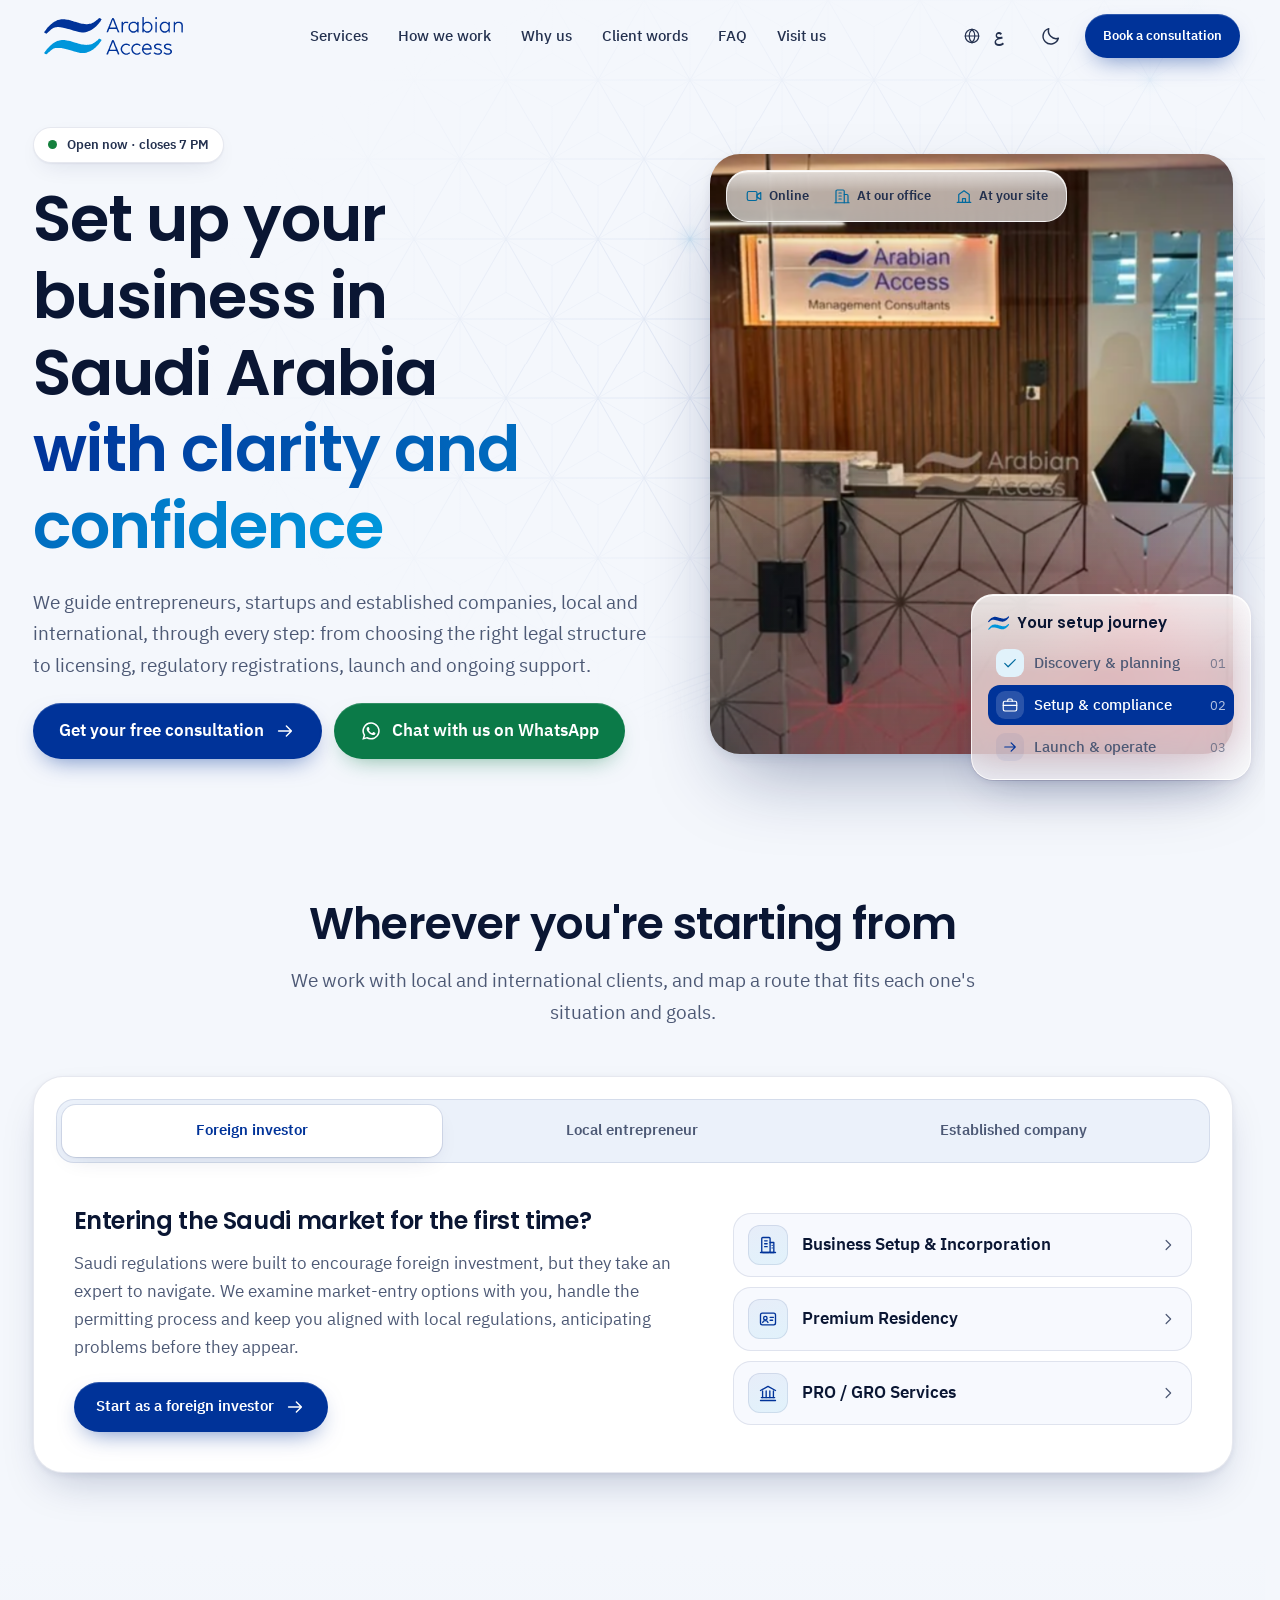
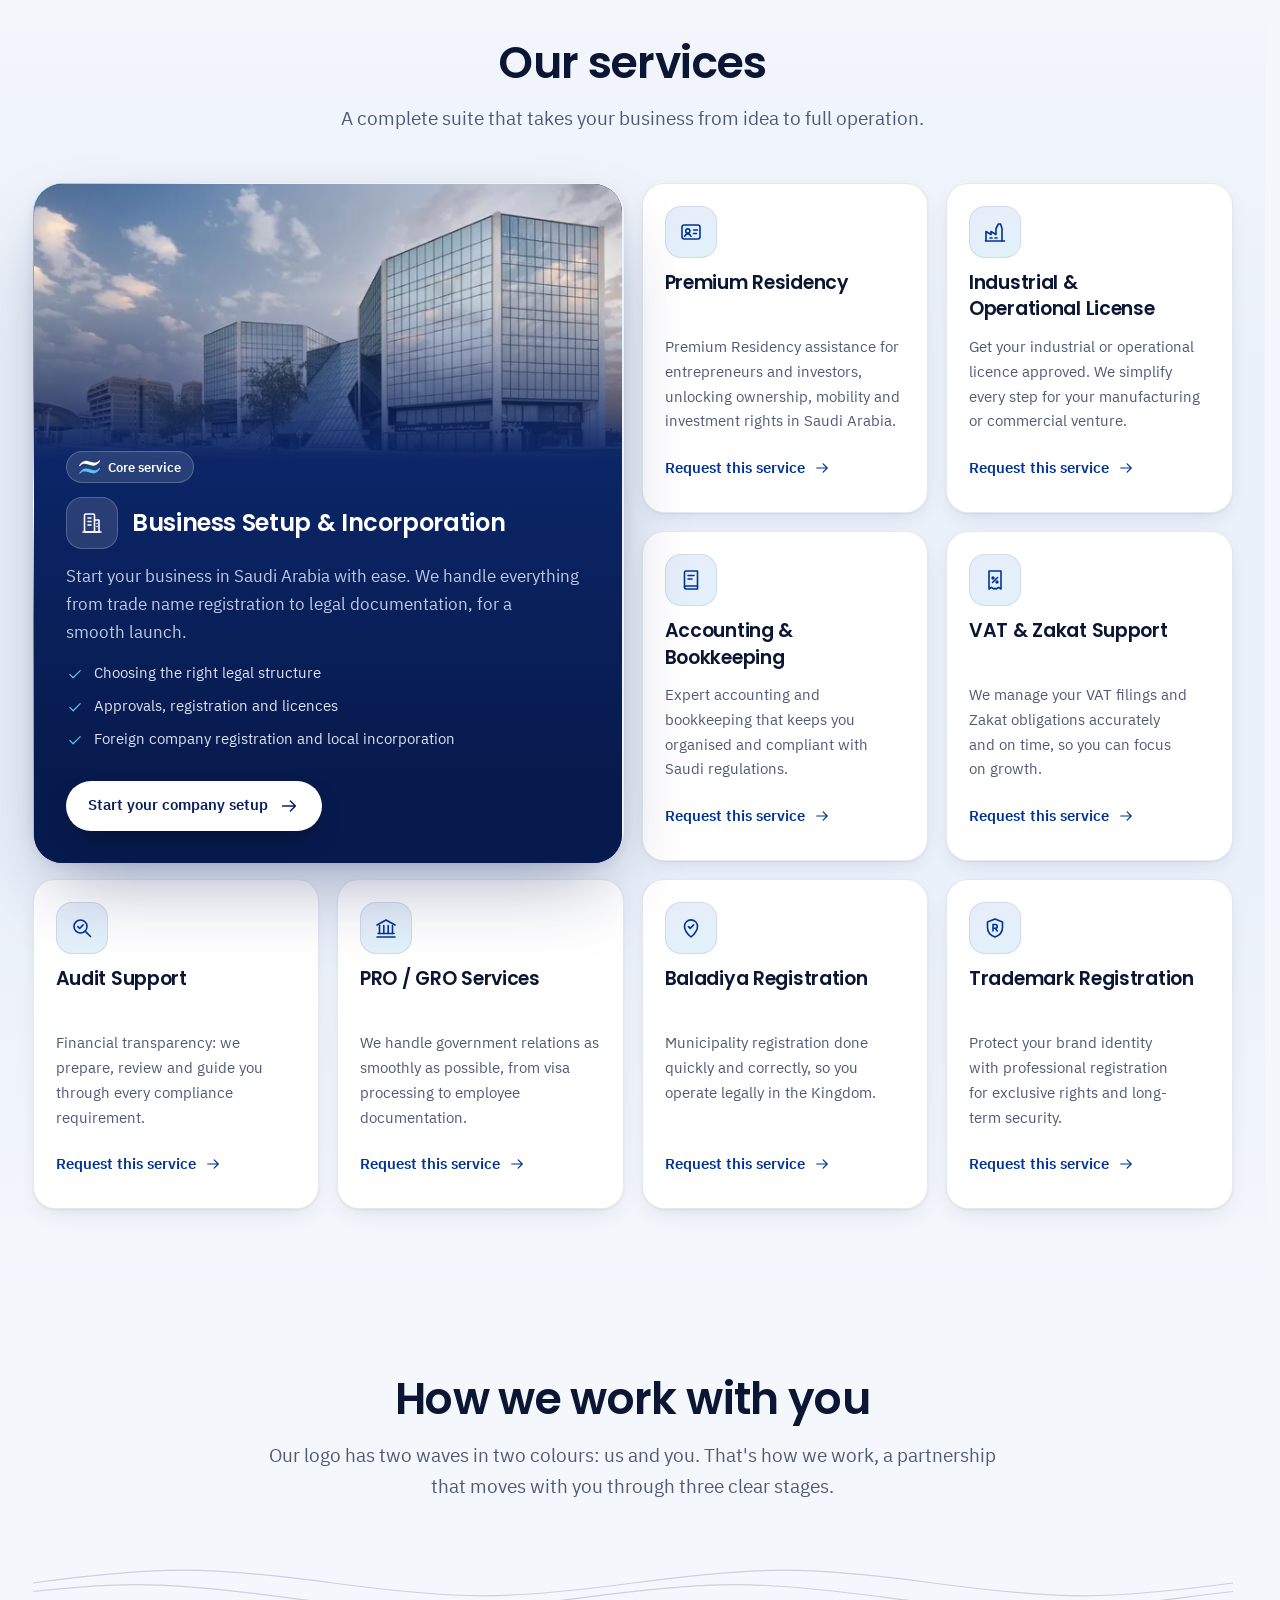
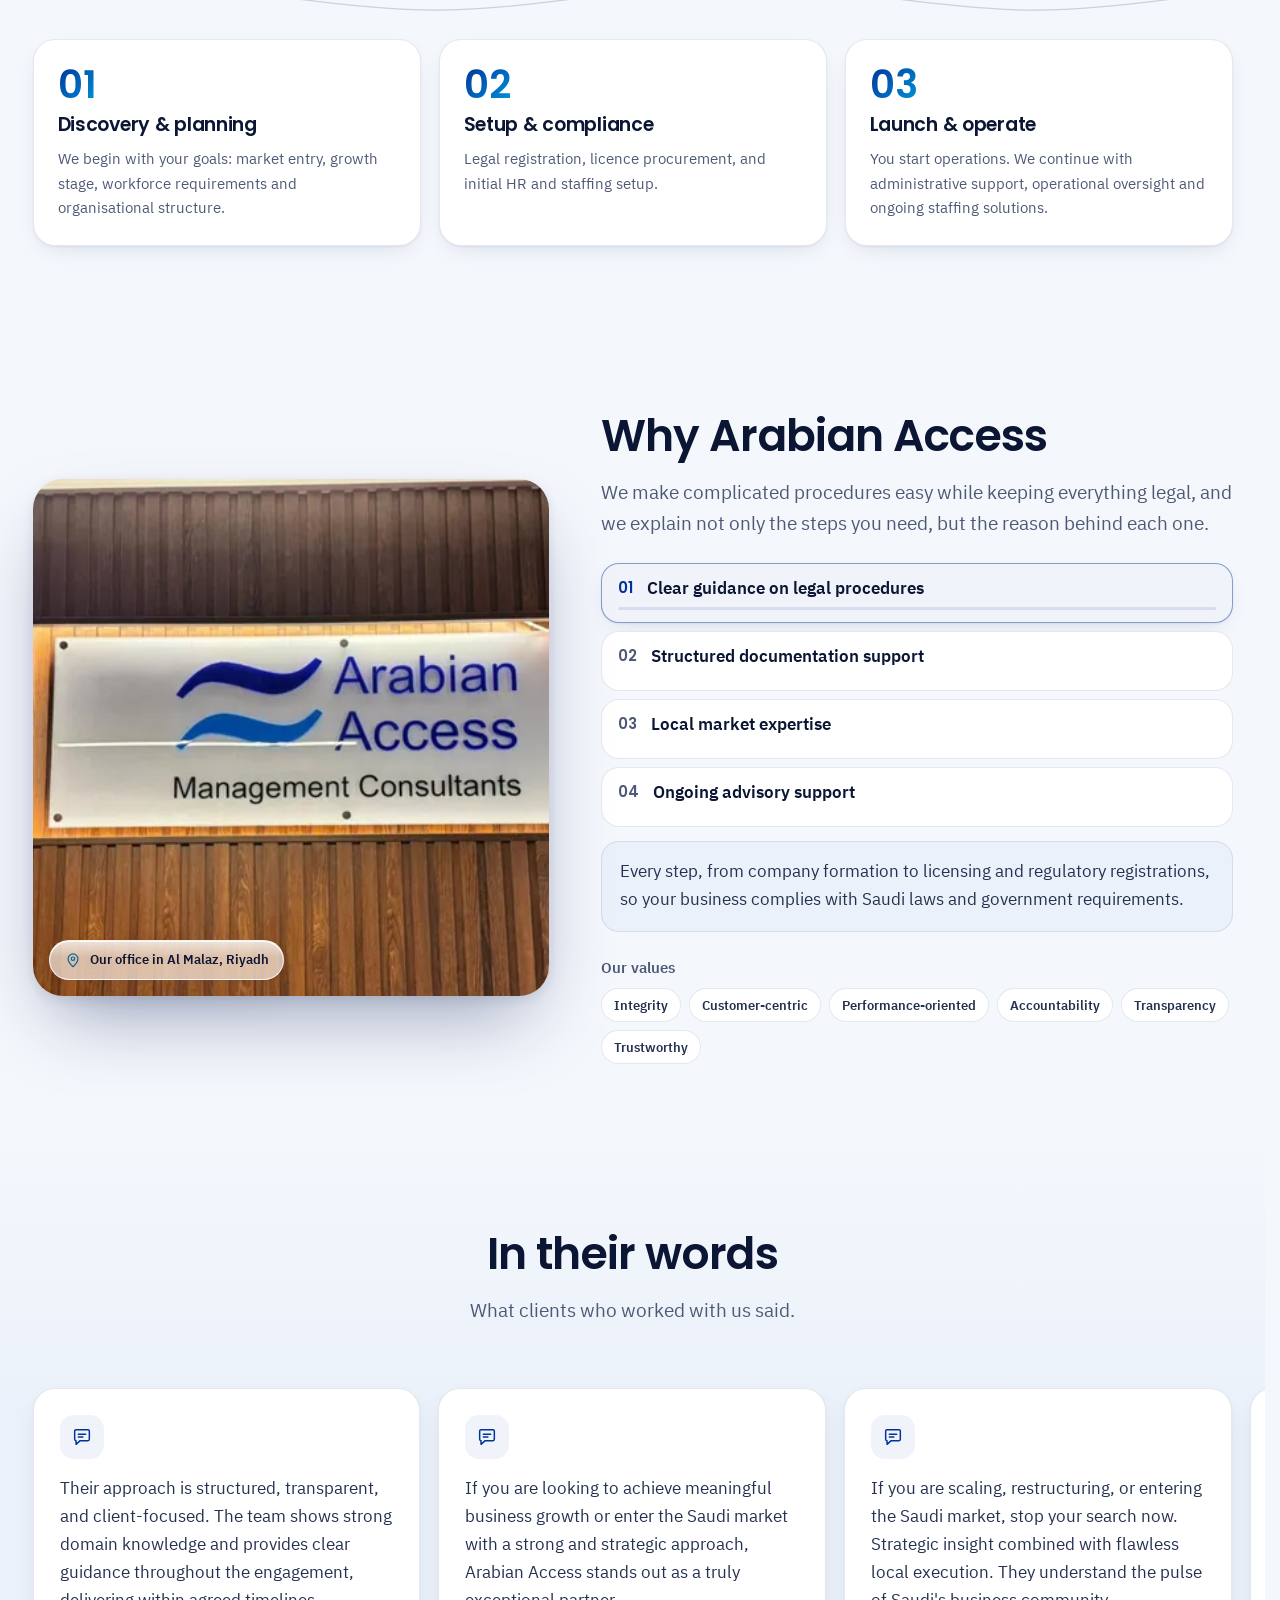
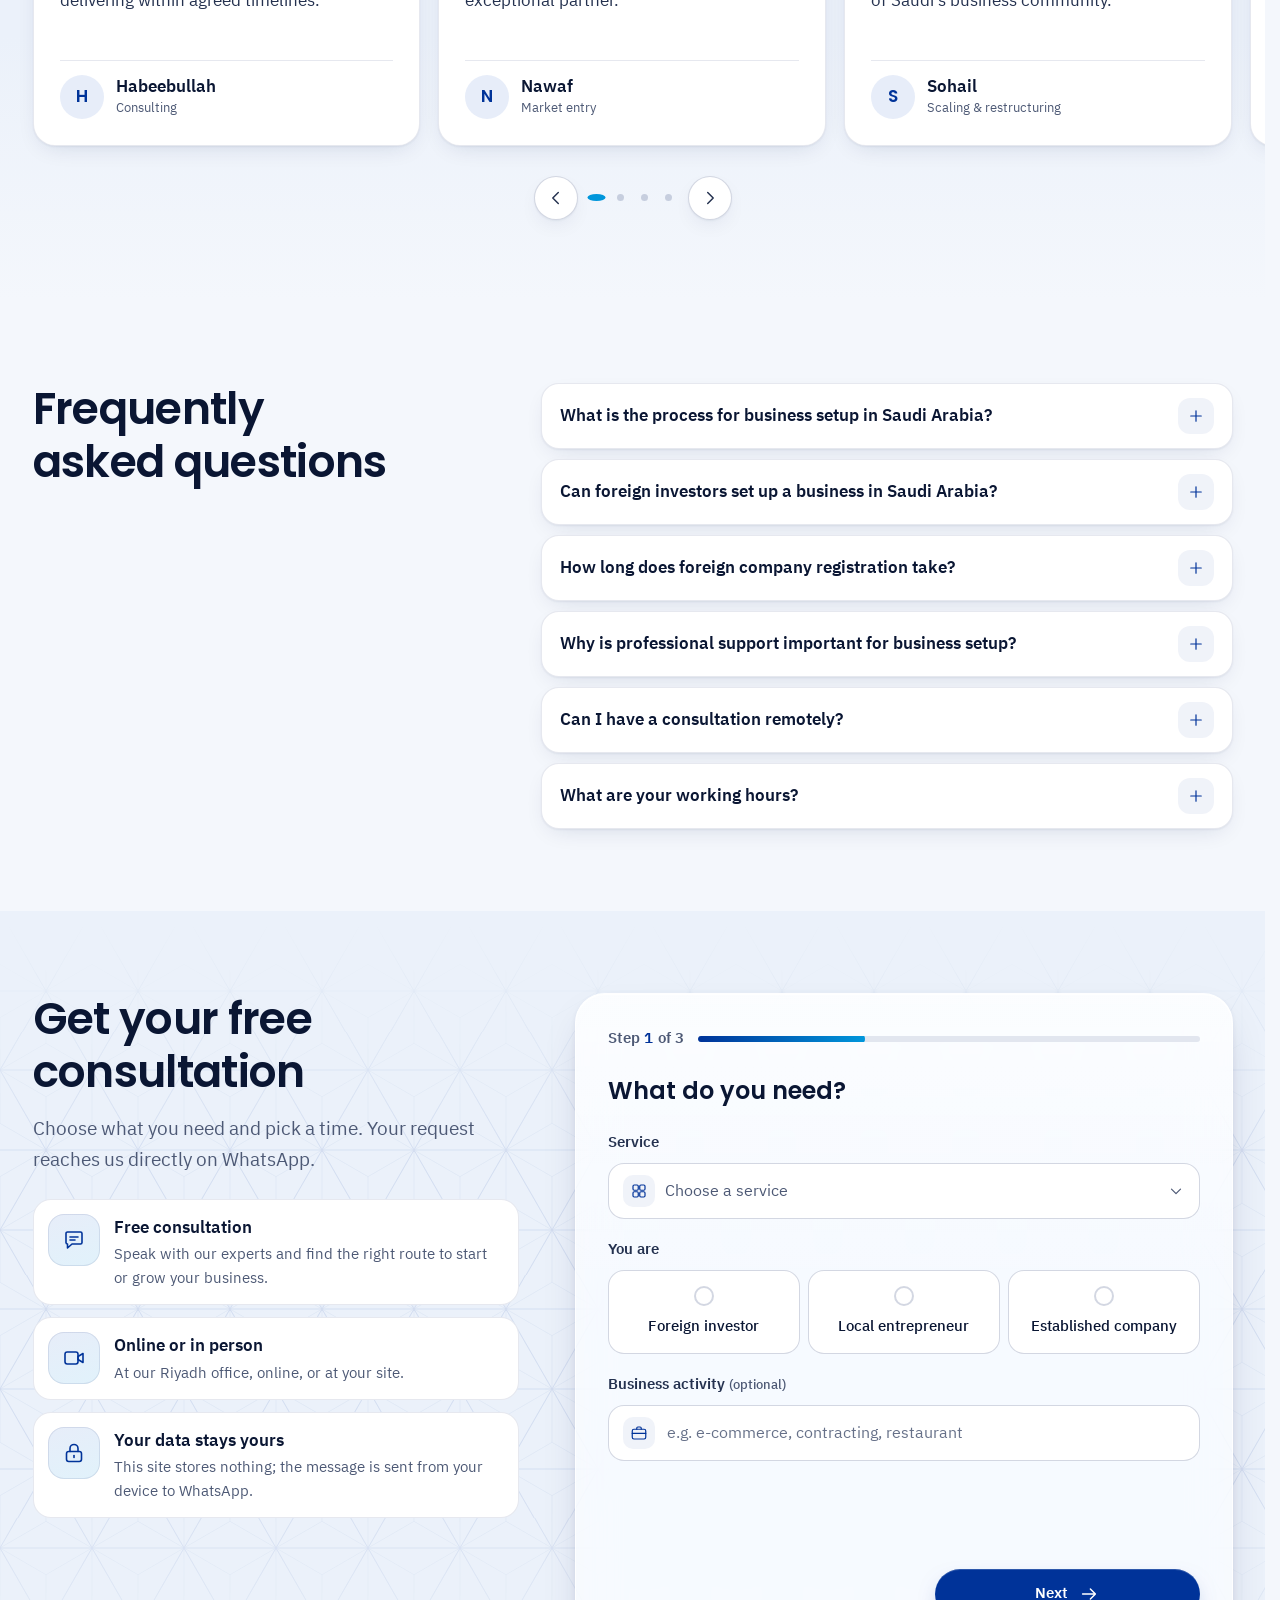
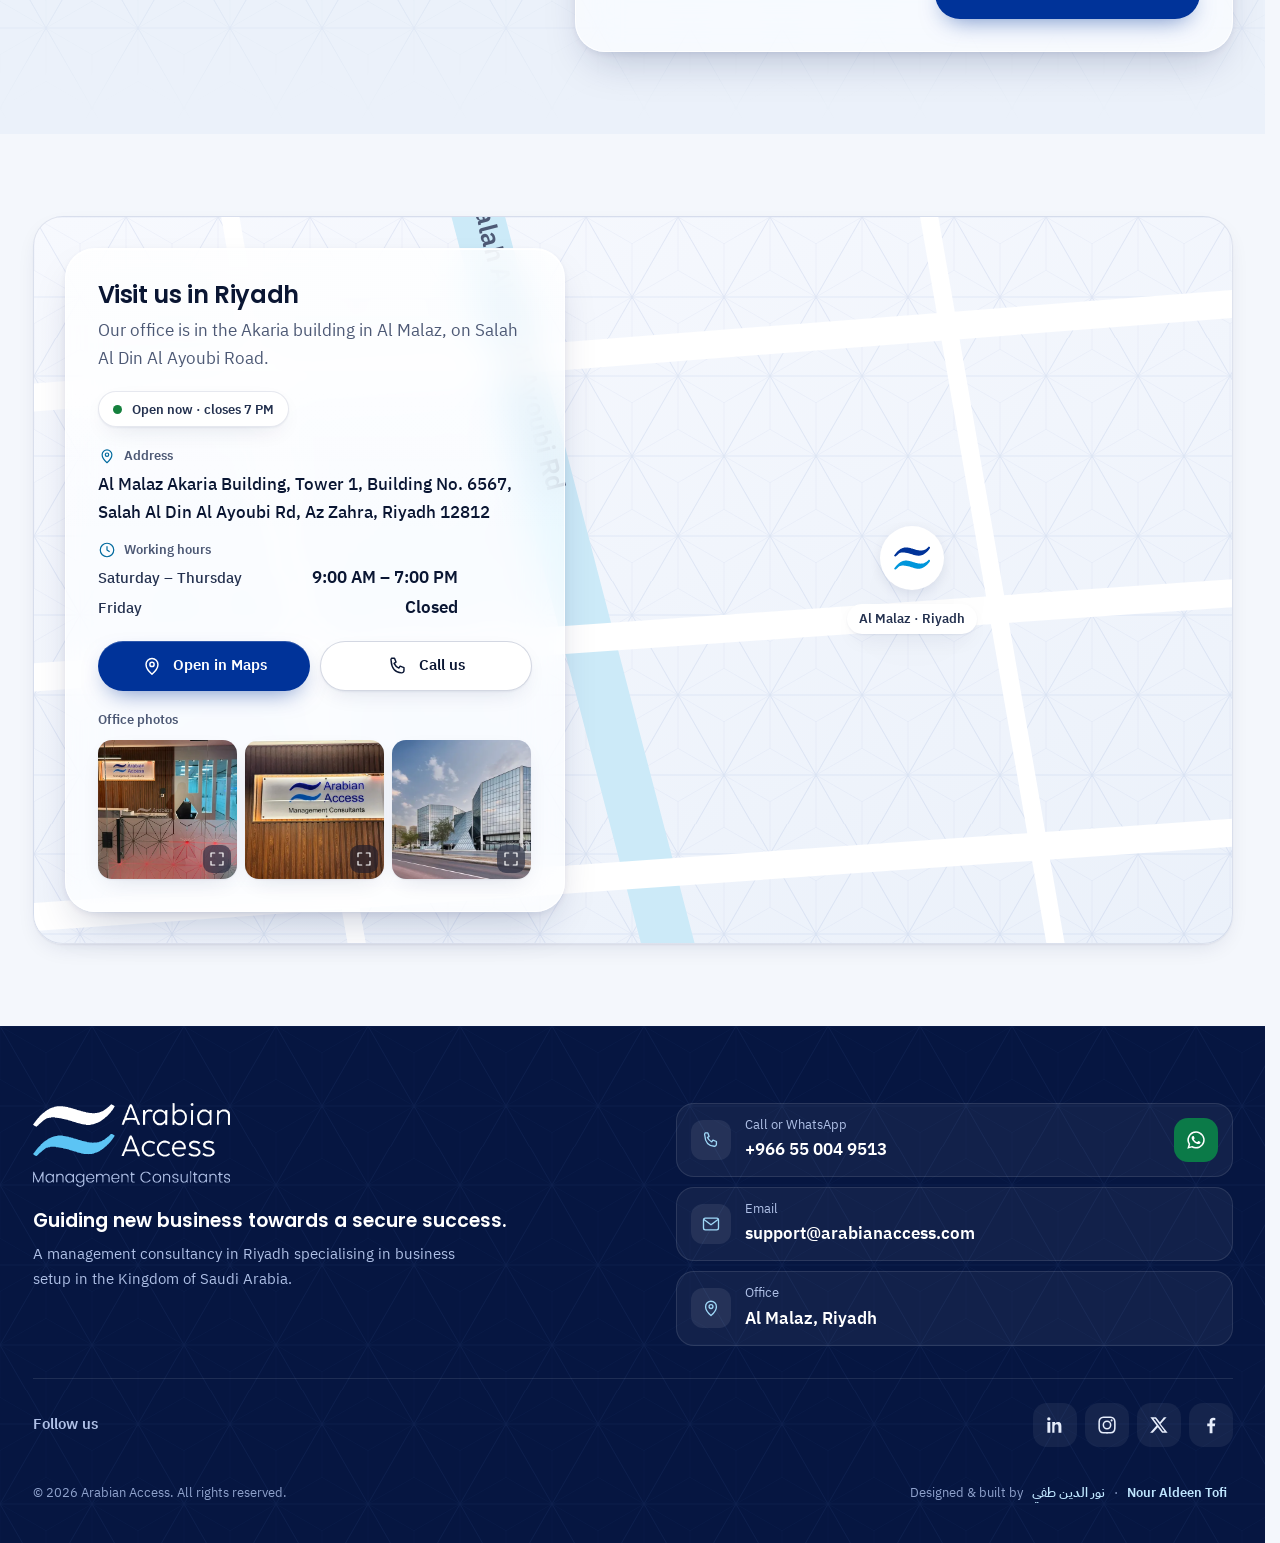
==== commit d9260449: "Bump asset version (en)" ====
--- a/en/index.html
+++ b/en/index.html
@@ -26,7 +26,7 @@
 <link rel="icon" href="../assets/img/favicon.svg" type="image/svg+xml">
 <link rel="apple-touch-icon" href="../assets/img/apple-touch-icon.png">
 <link rel="preload" href="../assets/fonts/poppins-latin-600-normal.woff2" as="font" type="font/woff2" crossorigin><link rel="preload" href="../assets/fonts/ibm-plex-sans-arabic-latin-400-normal.woff2" as="font" type="font/woff2" crossorigin><link rel="preload" href="../assets/fonts/ibm-plex-sans-arabic-latin-500-normal.woff2" as="font" type="font/woff2" crossorigin><link rel="preload" href="../assets/fonts/ibm-plex-sans-arabic-latin-600-normal.woff2" as="font" type="font/woff2" crossorigin>
-<link rel="stylesheet" href="../assets/style.css?v=1">
+<link rel="stylesheet" href="../assets/style.css?v=2">
 <script>document.documentElement.classList.add("js");setTimeout(function(){if(!window.__aa)document.documentElement.classList.remove("js")},2500);
 (function(){try{var d=document.documentElement,t=localStorage.getItem("aa-theme");if(t==="dark"){d.setAttribute("data-theme","dark");}
 var l=localStorage.getItem("aa-lang"),me="en";if(l&&l!==me&&!sessionStorage.getItem("aa-stay")&&!/[?&]stay/.test(location.search)){location.replace("../"+location.hash);}}catch(e){}})();</script>
@@ -520,6 +520,6 @@
       <p class="maker">Designed &amp; built by <a href="https://nouraldeentofi.com" target="_blank" rel="noopener">نور الدين طفي</a> · <a href="https://nouraldeentofi.com" target="_blank" rel="noopener" lang="en" dir="ltr">Nour Aldeen Tofi</a></p>
     </div>
   </div>
-</footer><nav class="dock glass" aria-label="Quick navigation"><a class="dock__a" href="#hero" data-dock="hero"><svg class="ico" width="24" height="24" aria-hidden="true" focusable="false"><use href="#i-home"/></svg><span>Home</span></a><a class="dock__a" href="#services" data-dock="services"><svg class="ico" width="24" height="24" aria-hidden="true" focusable="false"><use href="#i-grid"/></svg><span>Services</span></a><a class="dock__cta" href="#request" data-dock="request"><span class="dock__plus"><svg class="ico" width="24" height="24" aria-hidden="true" focusable="false"><use href="#i-calendar"/></svg></span><span>Book</span></a><a class="dock__a" href="#process" data-dock="process"><svg class="ico" width="24" height="24" aria-hidden="true" focusable="false"><use href="#i-route"/></svg><span>Process</span></a><a class="dock__a dock__a--wa" href="https://wa.me/966550049513?text=Hello%20Arabian%20Access%2C%20I%27d%20like%20to%20ask%20about%20your%20services." target="_blank" rel="noopener"><svg class="ico" width="24" height="24" aria-hidden="true" focusable="false"><use href="#i-whatsapp"/></svg><span>WhatsApp</span></a></nav><div class="sheet" id="sheet" hidden><div class="sheet__bg" data-sheet-close></div><div class="sheet__panel glass" role="dialog" aria-modal="true" aria-labelledby="sheet-title"><div class="sheet__grip" aria-hidden="true"></div><div class="sheet__head"><p class="sheet__t" id="sheet-title"></p><button type="button" class="icon-btn" data-sheet-close aria-label="Close"><svg class="ico" width="24" height="24" aria-hidden="true" focusable="false"><use href="#i-close"/></svg></button></div><div class="sheet__body"></div></div></div><script type="application/json" id="i18n">{"live": {"open": "Open now · closes {close}", "closed": "Closed now · opens {when} {open}", "today": "today", "tomorrow": "tomorrow", "static": "Sat – Thu · 9 AM – 7 PM"}, "wa": {"hello": "Hello Arabian Access, I'd like to request a consultation:", "service": "Service", "type": "Client", "activity": "Activity", "mode": "Consultation", "when": "Preferred time", "name": "Name", "company": "Company", "city": "City", "footer": "(sent from the Arabian Access website)", "quick": "Hello Arabian Access, I'd like to ask about your services."}, "wa_number": "966550049513", "types": {"foreign": "Foreign investor", "local": "Local entrepreneur", "company": "Established company"}, "err": "Please complete the required fields to continue.", "months": ["January", "February", "March", "April", "May", "June", "July", "August", "September", "October", "November", "December"], "wd": ["Sunday", "Monday", "Tuesday", "Wednesday", "Thursday", "Friday", "Saturday"], "wdShort": ["Sun", "Mon", "Tue", "Wed", "Thu", "Fri", "Sat"], "openAt": "9 AM", "closeAt": "7 PM", "prevMonth": "Previous month", "nextMonth": "Next month", "hours": {"open": 9, "close": 19, "closed": [5]}}</script><script src="../assets/site.js?v=1" defer></script>
+</footer><nav class="dock glass" aria-label="Quick navigation"><a class="dock__a" href="#hero" data-dock="hero"><svg class="ico" width="24" height="24" aria-hidden="true" focusable="false"><use href="#i-home"/></svg><span>Home</span></a><a class="dock__a" href="#services" data-dock="services"><svg class="ico" width="24" height="24" aria-hidden="true" focusable="false"><use href="#i-grid"/></svg><span>Services</span></a><a class="dock__cta" href="#request" data-dock="request"><span class="dock__plus"><svg class="ico" width="24" height="24" aria-hidden="true" focusable="false"><use href="#i-calendar"/></svg></span><span>Book</span></a><a class="dock__a" href="#process" data-dock="process"><svg class="ico" width="24" height="24" aria-hidden="true" focusable="false"><use href="#i-route"/></svg><span>Process</span></a><a class="dock__a dock__a--wa" href="https://wa.me/966550049513?text=Hello%20Arabian%20Access%2C%20I%27d%20like%20to%20ask%20about%20your%20services." target="_blank" rel="noopener"><svg class="ico" width="24" height="24" aria-hidden="true" focusable="false"><use href="#i-whatsapp"/></svg><span>WhatsApp</span></a></nav><div class="sheet" id="sheet" hidden><div class="sheet__bg" data-sheet-close></div><div class="sheet__panel glass" role="dialog" aria-modal="true" aria-labelledby="sheet-title"><div class="sheet__grip" aria-hidden="true"></div><div class="sheet__head"><p class="sheet__t" id="sheet-title"></p><button type="button" class="icon-btn" data-sheet-close aria-label="Close"><svg class="ico" width="24" height="24" aria-hidden="true" focusable="false"><use href="#i-close"/></svg></button></div><div class="sheet__body"></div></div></div><script type="application/json" id="i18n">{"live": {"open": "Open now · closes {close}", "closed": "Closed now · opens {when} {open}", "today": "today", "tomorrow": "tomorrow", "static": "Sat – Thu · 9 AM – 7 PM"}, "wa": {"hello": "Hello Arabian Access, I'd like to request a consultation:", "service": "Service", "type": "Client", "activity": "Activity", "mode": "Consultation", "when": "Preferred time", "name": "Name", "company": "Company", "city": "City", "footer": "(sent from the Arabian Access website)", "quick": "Hello Arabian Access, I'd like to ask about your services."}, "wa_number": "966550049513", "types": {"foreign": "Foreign investor", "local": "Local entrepreneur", "company": "Established company"}, "err": "Please complete the required fields to continue.", "months": ["January", "February", "March", "April", "May", "June", "July", "August", "September", "October", "November", "December"], "wd": ["Sunday", "Monday", "Tuesday", "Wednesday", "Thursday", "Friday", "Saturday"], "wdShort": ["Sun", "Mon", "Tue", "Wed", "Thu", "Fri", "Sat"], "openAt": "9 AM", "closeAt": "7 PM", "prevMonth": "Previous month", "nextMonth": "Next month", "hours": {"open": 9, "close": 19, "closed": [5]}}</script><script src="../assets/site.js?v=2" defer></script>
 </body>
 </html>
--- a/assets/style.css
+++ b/assets/style.css
@@ -0,0 +1,842 @@
+/* Arabian Access — site styles
+   Concept: the two waves of the logo (company + client, moving together) over the star lattice
+   etched on the glass of their Riyadh reception. Light by default, moon switches to dark. */
+
+/* ---------------------------------------------------------------- fonts (self-hosted) */
+@font-face{font-family:"Alexandria";font-style:normal;font-weight:500;font-display:swap;src:url(fonts/alexandria-arabic-500-normal.woff2) format("woff2");unicode-range:U+0600-06FF,U+0750-077F,U+0870-088E,U+0890-0891,U+0897-08E1,U+08E3-08FF,U+200C-200E,U+2010-2011,U+204F,U+2E41,U+FB50-FDFF,U+FE70-FE74,U+FE76-FEFC}
+@font-face{font-family:"Alexandria";font-style:normal;font-weight:700;font-display:swap;src:url(fonts/alexandria-arabic-700-normal.woff2) format("woff2");unicode-range:U+0600-06FF,U+0750-077F,U+0870-088E,U+0890-0891,U+0897-08E1,U+08E3-08FF,U+200C-200E,U+2010-2011,U+204F,U+2E41,U+FB50-FDFF,U+FE70-FE74,U+FE76-FEFC}
+@font-face{font-family:"Alexandria";font-style:normal;font-weight:500;font-display:swap;src:url(fonts/alexandria-latin-500-normal.woff2) format("woff2");unicode-range:U+0000-00FF,U+0131,U+0152-0153,U+02BB-02BC,U+02C6,U+02DA,U+02DC,U+2000-206F,U+20AC,U+2122,U+2212,U+2215}
+@font-face{font-family:"Alexandria";font-style:normal;font-weight:700;font-display:swap;src:url(fonts/alexandria-latin-700-normal.woff2) format("woff2");unicode-range:U+0000-00FF,U+0131,U+0152-0153,U+02BB-02BC,U+02C6,U+02DA,U+02DC,U+2000-206F,U+20AC,U+2122,U+2212,U+2215}
+@font-face{font-family:"IBM Plex Sans Arabic";font-style:normal;font-weight:400;font-display:swap;src:url(fonts/ibm-plex-sans-arabic-arabic-400-normal.woff2) format("woff2");unicode-range:U+0600-06FF,U+0750-077F,U+0870-088E,U+0890-0891,U+0897-08E1,U+08E3-08FF,U+200C-200E,U+2010-2011,U+204F,U+2E41,U+FB50-FDFF,U+FE70-FE74,U+FE76-FEFC}
+@font-face{font-family:"IBM Plex Sans Arabic";font-style:normal;font-weight:500;font-display:swap;src:url(fonts/ibm-plex-sans-arabic-arabic-500-normal.woff2) format("woff2");unicode-range:U+0600-06FF,U+0750-077F,U+0870-088E,U+0890-0891,U+0897-08E1,U+08E3-08FF,U+200C-200E,U+2010-2011,U+204F,U+2E41,U+FB50-FDFF,U+FE70-FE74,U+FE76-FEFC}
+@font-face{font-family:"IBM Plex Sans Arabic";font-style:normal;font-weight:600;font-display:swap;src:url(fonts/ibm-plex-sans-arabic-arabic-600-normal.woff2) format("woff2");unicode-range:U+0600-06FF,U+0750-077F,U+0870-088E,U+0890-0891,U+0897-08E1,U+08E3-08FF,U+200C-200E,U+2010-2011,U+204F,U+2E41,U+FB50-FDFF,U+FE70-FE74,U+FE76-FEFC}
+@font-face{font-family:"IBM Plex Sans Arabic";font-style:normal;font-weight:400;font-display:swap;src:url(fonts/ibm-plex-sans-arabic-latin-400-normal.woff2) format("woff2");unicode-range:U+0000-00FF,U+0131,U+0152-0153,U+02BB-02BC,U+02C6,U+02DA,U+02DC,U+2000-206F,U+20AC,U+2122,U+2212,U+2215}
+@font-face{font-family:"IBM Plex Sans Arabic";font-style:normal;font-weight:500;font-display:swap;src:url(fonts/ibm-plex-sans-arabic-latin-500-normal.woff2) format("woff2");unicode-range:U+0000-00FF,U+0131,U+0152-0153,U+02BB-02BC,U+02C6,U+02DA,U+02DC,U+2000-206F,U+20AC,U+2122,U+2212,U+2215}
+@font-face{font-family:"IBM Plex Sans Arabic";font-style:normal;font-weight:600;font-display:swap;src:url(fonts/ibm-plex-sans-arabic-latin-600-normal.woff2) format("woff2");unicode-range:U+0000-00FF,U+0131,U+0152-0153,U+02BB-02BC,U+02C6,U+02DA,U+02DC,U+2000-206F,U+20AC,U+2122,U+2212,U+2215}
+@font-face{font-family:"Poppins";font-style:normal;font-weight:500;font-display:swap;src:url(fonts/poppins-latin-500-normal.woff2) format("woff2")}
+@font-face{font-family:"Poppins";font-style:normal;font-weight:600;font-display:swap;src:url(fonts/poppins-latin-600-normal.woff2) format("woff2")}
+/* metric-matched fallbacks so the swap doesn't move text */
+@font-face{font-family:"AA Fallback";src:local("Arial"),local("Helvetica"),local("Noto Sans");size-adjust:101%;ascent-override:100%;descent-override:42%;line-gap-override:0%}
+@font-face{font-family:"AA Fallback Head";src:local("Arial"),local("Helvetica"),local("Noto Sans");size-adjust:106%;ascent-override:96%;descent-override:30%;line-gap-override:0%}
+
+/* ---------------------------------------------------------------- tokens */
+:root{
+  --navy:#003399; --sky:#0096DB;
+  --bg:#F4F7FC; --bg-2:#EBF1FA; --surface:#FFFFFF; --surface-2:#F7F9FE;
+  --ink:#0A1633; --ink-2:#24314F; --muted:#4D5975;
+  --line:rgba(12,36,96,.10); --line-2:rgba(12,36,96,.18);
+  --brand:#003399; --brand-2:#0B43B5; --brand-ink:#FFFFFF; --brand-soft:#E7EDF9; --brand-tint:rgba(0,51,153,.06);
+  --accent:#0096DB; --accent-ink:#006A9E; --accent-soft:#E1F2FB;
+  --wa:#0B7A48; --wa-2:#096A3E;
+  --ok:#15803D; --warn:#B45309; --err:#B42318;
+  --deep:#071A4D; --deep-2:#0B2566;
+  --node:#0096DB; --lattice:rgba(0,51,153,.12);
+  --lg-w1:#003399; --lg-w2:#0096DB; --lg-txt:#003399; --lg-sub:#6D6E71;
+  --glass-bg:rgba(255,255,255,.64); --glass-solid:#FBFCFF; --glass-brd:rgba(255,255,255,.78); --glass-hi:rgba(255,255,255,.9);
+  --glass-sheen:linear-gradient(180deg,rgba(255,255,255,.55),rgba(255,255,255,0) 42%);
+  --shadow-1:0 1px 2px rgba(9,28,82,.06),0 8px 24px -10px rgba(9,28,82,.16);
+  --shadow-2:0 2px 6px rgba(9,28,82,.07),0 20px 44px -16px rgba(9,28,82,.26);
+  --shadow-3:0 4px 12px rgba(9,28,82,.09),0 36px 80px -22px rgba(9,28,82,.40);
+  --ring:0 0 0 3px rgba(0,150,219,.35);
+  --r-s:10px; --r-m:16px; --r-l:22px; --r-xl:30px;
+  --fh:"Alexandria","AA Fallback Head",system-ui,sans-serif;
+  --fb:"IBM Plex Sans Arabic","AA Fallback",system-ui,sans-serif;
+  --fs-xs:.8125rem; --fs-s:.9375rem; --fs-m:1.0625rem; --fs-l:1.1875rem;
+  --fs-xl:clamp(1.25rem,1.05rem + .8vw,1.5rem);
+  --fs-2xl:clamp(1.75rem,1.2rem + 2.3vw,2.75rem);
+  --fs-3xl:clamp(2.1rem,1.25rem + 3.9vw,4rem);
+  --lh:1.75; --lh-h:1.3;
+  --sec:clamp(56px,6.4vw,96px);
+  --gut:16px; --maxw:1200px; --hdr:72px;
+  --ease:cubic-bezier(.22,.8,.24,1); --spring:cubic-bezier(.2,.9,.25,1.08);
+  --dirx:-1;
+  interpolate-size:allow-keywords;
+  color-scheme:light;
+}
+html[lang="en"]{--fh:"Poppins","AA Fallback Head",system-ui,sans-serif;--lh:1.65;--lh-h:1.2;--dirx:1}
+:root[data-theme="dark"]{
+  --bg:#060E22; --bg-2:#0A1530; --surface:#0E1A38; --surface-2:#13224A;
+  --ink:#EAF0FB; --ink-2:#C9D4EB; --muted:#9DABC9;
+  --line:rgba(170,195,255,.10); --line-2:rgba(170,195,255,.20);
+  --brand:#2F5CE0; --brand-2:#3D69EE; --brand-soft:rgba(84,124,255,.16); --brand-tint:rgba(84,124,255,.08);
+  --accent:#3FB4EC; --accent-ink:#7CCBF2; --accent-soft:rgba(63,180,236,.14);
+  --wa:#0B7A48; --wa-2:#0A6B3F;
+  --ok:#34D27B; --warn:#F5B454; --err:#FF8A80;
+  --deep:#0A1840; --deep-2:#102358;
+  --node:#4BC0F5; --lattice:rgba(150,185,255,.10);
+  --lg-w1:#E6EDFB; --lg-w2:#3FB4EC; --lg-txt:#E6EDFB; --lg-sub:#9DABC9;
+  --glass-bg:rgba(14,26,58,.58); --glass-solid:#101D3F; --glass-brd:rgba(170,195,255,.12); --glass-hi:rgba(255,255,255,.08);
+  --glass-sheen:linear-gradient(180deg,rgba(255,255,255,.07),rgba(255,255,255,0) 40%);
+  --shadow-1:0 1px 2px rgba(0,0,0,.4),0 10px 26px -12px rgba(0,0,0,.55),inset 0 1px 0 rgba(255,255,255,.05);
+  --shadow-2:0 2px 6px rgba(0,0,0,.45),0 22px 48px -16px rgba(0,0,0,.65),inset 0 1px 0 rgba(255,255,255,.06);
+  --shadow-3:0 4px 14px rgba(0,0,0,.5),0 38px 84px -22px rgba(0,0,0,.75),inset 0 1px 0 rgba(255,255,255,.07);
+  color-scheme:dark;
+}
+
+/* ---------------------------------------------------------------- base */
+*,*::before,*::after{box-sizing:border-box}
+html{scroll-behavior:smooth;scrollbar-gutter:stable;-webkit-text-size-adjust:100%;text-size-adjust:100%;scroll-padding-top:calc(var(--hdr) + 12px)}
+body{margin:0;background:var(--bg);color:var(--ink);font-family:var(--fb);font-size:var(--fs-m);line-height:var(--lh);
+  -webkit-font-smoothing:antialiased;text-rendering:optimizeLegibility;overflow-x:clip;transition:background-color .4s,color .4s}
+img,svg{display:block;max-width:100%}
+img{height:auto}
+h1,h2,h3,h4{font-family:var(--fh);line-height:var(--lh-h);margin:0;font-weight:700;letter-spacing:0;color:var(--ink);text-wrap:balance}
+html[lang="en"] h1,html[lang="en"] h2,html[lang="en"] h3{font-weight:600;letter-spacing:-.015em}
+p{margin:0;text-wrap:pretty}
+ul,ol{margin:0;padding:0;list-style:none}
+a{color:inherit;text-decoration:none}
+a,a:hover,a:focus,a:visited,a:active,button,button:hover,button:focus{text-decoration:none}
+button{font:inherit;color:inherit;background:none;border:0;padding:0;cursor:pointer}
+a,button,input,summary,[role="option"],label{touch-action:manipulation;-webkit-tap-highlight-color:transparent}
+:focus{outline:none}
+:focus-visible{outline:2.5px solid var(--accent);outline-offset:3px;border-radius:12px}
+::selection{background:var(--accent-soft);color:var(--ink)}
+.ltr{unicode-bidi:isolate;direction:ltr;font-variant-numeric:tabular-nums}
+.sr-only{position:absolute!important;width:1px;height:1px;padding:0;margin:-1px;overflow:hidden;clip:rect(0,0,0,0);white-space:nowrap;border:0}
+.skip{position:fixed;inset-inline-start:12px;top:12px;z-index:200;background:var(--brand);color:#fff;padding:10px 16px;border-radius:12px;transform:translateY(-160%);transition:transform .3s var(--ease)}
+.skip:focus-visible{transform:none}
+.wrap{width:100%;max-width:calc(var(--maxw) + 2*var(--gut));margin-inline:auto;padding-inline:var(--gut)}
+@media (min-width:600px){:root{--gut:24px}}
+@media (min-width:1024px){:root{--gut:32px}}
+.ico{width:22px;height:22px;flex:none}
+.ico--s{width:18px;height:18px}
+[dir="rtl"] .ico--fwd{transform:scaleX(-1)}
+[dir="ltr"] .ico--back{transform:scaleX(-1)}
+[dir="rtl"] .ico--back{transform:none}
+.mark{width:auto;height:16px}
+.mark--s{height:14px}
+.logo .lg-w1,.mark .lg-w1{fill:var(--lg-w1)} .logo .lg-w2,.mark .lg-w2{fill:var(--lg-w2)}
+.logo .lg-txt{fill:var(--lg-txt)} .logo .lg-sub{fill:var(--lg-sub)}
+.logo,.logo path,.mark path{transition:fill .4s}
+
+/* ---------------------------------------------------------------- glass + surfaces */
+.glass{background:var(--glass-sheen),var(--glass-bg);-webkit-backdrop-filter:blur(20px) saturate(160%);backdrop-filter:blur(20px) saturate(160%);
+  border:1px solid var(--glass-brd);box-shadow:var(--shadow-2),inset 0 1px 0 var(--glass-hi)}
+@supports not ((backdrop-filter:blur(1px)) or (-webkit-backdrop-filter:blur(1px))){
+  .glass,.hdr__glass{background:var(--glass-solid)!important}
+}
+.card{background:var(--surface);border:1px solid var(--line);border-radius:var(--r-xl);box-shadow:var(--shadow-1)}
+.tile{display:inline-grid;place-items:center;width:52px;height:52px;border-radius:16px;flex:none;
+  background:linear-gradient(160deg,var(--brand-soft),var(--accent-soft));color:var(--brand);
+  box-shadow:inset 0 0 0 1px var(--line);transition:background .35s,color .35s,transform .35s var(--ease)}
+:root[data-theme="dark"] .tile{color:var(--accent-ink)}
+.tile .ico{width:24px;height:24px}
+.tile--s{width:40px;height:40px;border-radius:12px}
+.tile--s .ico{width:20px;height:20px}
+.tile--glass{background:rgba(255,255,255,.12);color:#fff;box-shadow:inset 0 0 0 1px rgba(255,255,255,.2)}
+
+/* ---------------------------------------------------------------- buttons */
+.btn{--h:50px;position:relative;display:inline-flex;align-items:center;justify-content:center;gap:10px;min-height:var(--h);padding:0 22px;
+  border-radius:999px;font-family:var(--fb);font-weight:600;font-size:var(--fs-s);line-height:1.25;white-space:normal;text-align:center;text-wrap:balance;max-width:100%;isolation:isolate;overflow:hidden;
+  transition:transform .25s var(--ease),box-shadow .3s,background-color .3s,color .3s,border-color .3s}
+.btn:active{transform:scale(.96)}
+.btn--sm{--h:44px;padding:0 18px;font-size:var(--fs-xs)}
+.btn--lg{--h:56px;padding:0 26px;font-size:var(--fs-m)}
+.btn--primary{background:var(--brand);color:var(--brand-ink);box-shadow:0 10px 24px -10px rgba(0,51,153,.6),inset 0 1px 0 rgba(255,255,255,.18)}
+.btn--wa{background:var(--wa);color:#fff;box-shadow:0 10px 24px -12px rgba(11,122,72,.6),inset 0 1px 0 rgba(255,255,255,.16)}
+.btn--ghost{background:var(--surface);color:var(--ink);border:1px solid var(--line-2);box-shadow:var(--shadow-1)}
+.btn--light{background:#fff;color:#0A1F5C;box-shadow:0 12px 26px -12px rgba(0,0,0,.5)}
+@media (hover:hover){
+  .btn--primary:hover{background:var(--brand-2);box-shadow:0 16px 30px -12px rgba(0,51,153,.65);transform:translateY(-2px)}
+  .btn--wa:hover{background:var(--wa-2);transform:translateY(-2px)}
+  .btn--ghost:hover{border-color:var(--brand);color:var(--brand);transform:translateY(-2px);box-shadow:var(--shadow-2)}
+  .btn--light:hover{transform:translateY(-2px)}
+  .btn:hover:active{transform:scale(.96)}
+}
+:root[data-theme="dark"] .btn--ghost:hover{color:var(--accent-ink);border-color:var(--accent)}
+.btn--shine::after{content:"";position:absolute;inset:-2px auto -2px 0;width:42%;z-index:-1;pointer-events:none;
+  background:linear-gradient(100deg,transparent,rgba(255,255,255,.38),transparent);transform:translateX(-140%) skewX(-18deg);animation:shine 5.2s var(--ease) infinite 1.6s}
+.btn--light.btn--shine::after{background:linear-gradient(100deg,transparent,rgba(0,150,219,.22),transparent)}
+@keyframes shine{0%,62%{transform:translateX(-140%) skewX(-18deg)}88%,100%{transform:translateX(360%) skewX(-18deg)}}
+.icon-btn{display:inline-grid;place-items:center;width:44px;height:44px;border-radius:14px;color:var(--ink-2);transition:background .25s,color .25s,transform .2s var(--ease)}
+.icon-btn:active{transform:scale(.92)}
+@media (hover:hover){.icon-btn:hover{background:var(--brand-tint);color:var(--brand)}}
+:root[data-theme="dark"] .icon-btn:hover{color:var(--accent-ink)}
+.chip-btn{display:inline-flex;align-items:center;gap:6px;height:44px;padding:0 12px;border-radius:14px;font-weight:600;font-size:var(--fs-s);color:var(--ink-2);transition:background .25s,color .25s,transform .2s var(--ease)}
+.chip-btn:active{transform:scale(.94)}
+@media (hover:hover){.chip-btn:hover{background:var(--brand-tint);color:var(--brand)}}
+:root[data-theme="dark"] .chip-btn:hover{color:var(--accent-ink)}
+.lang-btn{width:76px;justify-content:center;padding:0}
+.lang-btn span{min-width:1.6em;text-align:center}
+.theme-btn .ico--sun{display:none}
+:root[data-theme="dark"] .theme-btn .ico--sun{display:block}
+:root[data-theme="dark"] .theme-btn .ico--moon{display:none}
+
+/* ---------------------------------------------------------------- progress + header */
+.progress{position:fixed;inset:0 0 auto 0;height:3px;z-index:120;pointer-events:none}
+.progress span{display:block;height:100%;background:linear-gradient(90deg,var(--navy),var(--sky));transform-origin:var(--po,left) center;transform:scaleX(var(--sp,0))}
+[dir="rtl"] .progress span{--po:right}
+.hdr{position:fixed;inset:0 0 auto 0;z-index:100;height:calc(var(--hdr) + env(safe-area-inset-top));padding-top:env(safe-area-inset-top);
+  transition:transform .45s var(--ease)}
+.hdr.is-hidden{transform:translateY(-110%)}
+.hdr__glass{position:absolute;inset:0;opacity:0;transition:opacity .4s;background:var(--glass-sheen),var(--glass-bg);
+  -webkit-backdrop-filter:blur(18px) saturate(160%);backdrop-filter:blur(18px) saturate(160%);border-bottom:1px solid var(--line);box-shadow:var(--shadow-1)}
+.hdr.is-scrolled .hdr__glass{opacity:1}
+.hdr__in{position:relative;height:var(--hdr);display:flex;align-items:center;gap:16px}
+.brand{display:flex;align-items:center;height:48px;padding-inline:4px;border-radius:12px;flex:none}
+.brand__logo{height:38px;width:auto;transform-origin:var(--bo,left) center;transition:transform .45s var(--ease)}
+[dir="rtl"] .brand__logo{--bo:right}
+.hdr.is-scrolled .brand__logo{transform:scale(.88)}
+.nav{display:none;flex:1;justify-content:center;gap:2px}
+.nav a{position:relative;padding:10px 14px;border-radius:12px;font-weight:500;font-size:var(--fs-s);color:var(--ink-2);transition:color .25s,background .25s}
+.nav a.is-on{color:var(--brand);background:var(--brand-tint)}
+:root[data-theme="dark"] .nav a.is-on{color:var(--accent-ink)}
+@media (hover:hover){.nav a:hover{color:var(--brand);background:var(--brand-tint)}:root[data-theme="dark"] .nav a:hover{color:var(--accent-ink)}}
+.hdr__act{display:flex;align-items:center;gap:4px;margin-inline-start:auto}
+.hdr__cta{display:none;margin-inline-start:8px}
+@media (min-width:1024px){.nav{display:flex}.hdr__cta{display:inline-flex}.hdr__act{margin-inline-start:0}}
+@media (max-width:420px){.brand__logo{height:32px}}
+
+/* ---------------------------------------------------------------- reveal */
+.js .rv{opacity:0;transform:translateY(20px);transition:opacity .8s var(--ease) calc(var(--i,0)*90ms),transform .9s var(--ease) calc(var(--i,0)*90ms)}
+.js .sec__head.rv{transform:translateX(calc(-28px * var(--dirx)))}
+.js .rv.in{opacity:1;transform:none}
+
+/* ---------------------------------------------------------------- hero */
+.hero{position:relative;padding-top:calc(var(--hdr) + env(safe-area-inset-top) + 40px);padding-bottom:clamp(56px,7vw,96px);overflow:clip;isolation:isolate}
+.hero__bg{position:absolute;inset:0;z-index:-1;pointer-events:none;overflow:hidden}
+.hero__bg::after{content:"";position:absolute;inset:0;background:radial-gradient(70% 60% at var(--gx,30%) 40%,transparent,var(--bg) 78%)}
+.lattice{position:absolute;inset:0;background-color:var(--lattice);
+  -webkit-mask:url(img/lattice.svg) 0 0/92px 159.35px repeat;mask:url(img/lattice.svg) 0 0/92px 159.35px repeat}
+.hero .lattice{clip-path:circle(0% at var(--gx,30%) 45%);animation:latIn 2.6s var(--ease) .15s forwards}
+[dir="ltr"] .hero{--gx:70%}
+@keyframes latIn{to{clip-path:circle(140% at var(--gx,30%) 45%)}}
+.routes{position:absolute;top:0;left:0;max-width:none;overflow:visible}
+.route{fill:none;stroke:var(--node);stroke-width:1.6;stroke-linecap:round;stroke-dasharray:54px calc(var(--len)*1px + 60px);stroke-dashoffset:54px;opacity:.5;
+  animation:route var(--du,8s) linear infinite;animation-delay:var(--dl,0s)}
+@keyframes route{from{stroke-dashoffset:54px}to{stroke-dashoffset:calc(var(--len)*-1px)}}
+.node{fill:url(#ng);transform-box:fill-box;transform-origin:center;animation:node 6s ease-in-out infinite;animation-delay:var(--dl,0s);opacity:.2}
+@keyframes node{0%,100%{opacity:.15;transform:scale(.6)}50%{opacity:.95;transform:scale(1)}}
+.ribbons{position:absolute;inset-inline-start:0;bottom:-30px;width:200%;max-width:none;height:300px;animation:flow 46s linear infinite}
+[dir="rtl"] .ribbons{left:auto;right:0;animation-name:flowR}
+@keyframes flow{to{transform:translateX(-50%)}}
+@keyframes flowR{to{transform:translateX(50%)}}
+.rb path{fill:none;stroke-width:1.3;vector-effect:non-scaling-stroke}
+.rb--navy path{stroke:var(--navy)} .rb--sky path{stroke:var(--sky)}
+.rb--navy{opacity:.22} .rb--sky{opacity:.32}
+:root[data-theme="dark"] .rb--navy path{stroke:#7EA0FF} :root[data-theme="dark"] .rb--navy{opacity:.28}
+.hero__grid{display:grid;gap:28px;grid-template-columns:minmax(0,1fr);grid-template-areas:"media" "copy"}
+.hero__media{grid-area:media;position:relative}
+.hero__copy{grid-area:copy;display:flex;flex-direction:column;gap:22px}
+.hero__photo{margin:0;position:relative;overflow:hidden;border-radius:var(--r-xl);aspect-ratio:4/3;box-shadow:var(--shadow-3);background:var(--bg-2)}
+.hero__photo img{width:100%;height:100%;object-fit:cover;object-position:28% 50%}
+.kb{transform-origin:30% 40%;animation:kbIn 1.6s var(--ease) both,kb 26s ease-in-out 1.6s infinite alternate}
+@keyframes kbIn{from{transform:scale(1.14);opacity:.4}to{transform:scale(1.06);opacity:1}}
+@keyframes kb{from{transform:scale(1.06) translate(0,0)}to{transform:scale(1.15) translate(-2%,-1.5%)}}
+.hero__photo::after{content:"";position:absolute;inset:0;background:linear-gradient(180deg,rgba(4,14,44,0) 45%,rgba(4,14,44,.28));pointer-events:none}
+.hero__title{font-size:var(--fs-3xl)}
+.hero__title em{font-style:normal;background:linear-gradient(90deg,var(--brand),var(--accent));-webkit-background-clip:text;background-clip:text;color:transparent}
+[dir="rtl"] .hero__title em{background:linear-gradient(270deg,var(--brand),var(--accent));-webkit-background-clip:text;background-clip:text}
+:root[data-theme="dark"] .hero__title em{background-image:linear-gradient(90deg,#9DB7FF,var(--accent))}
+.hero__lead{font-size:var(--fs-l);color:var(--muted);max-width:40em}
+.hero__cta{display:flex;flex-wrap:wrap;gap:12px}
+.hero__head{display:flex;flex-direction:column;align-items:flex-start;gap:18px}
+.live{display:inline-flex;align-items:center;gap:10px;height:36px;padding:0 14px;border-radius:999px;font-size:var(--fs-xs);font-weight:600;white-space:nowrap;
+  background:var(--surface);color:var(--ink-2);border:1px solid var(--line);box-shadow:var(--shadow-1)}
+.live__dot{width:9px;height:9px;border-radius:50%;background:var(--muted);flex:none;position:relative}
+.live.is-open .live__dot{background:var(--ok)}
+.live.is-open .live__dot::after{content:"";position:absolute;inset:-5px;border-radius:50%;border:2px solid var(--ok);opacity:0;animation:ping 2.4s var(--ease) infinite}
+.live.is-closed .live__dot{background:var(--warn)}
+@keyframes ping{0%{transform:scale(.5);opacity:.8}100%{transform:scale(1.6);opacity:0}}
+.float{position:absolute;border-radius:var(--r-l);color:var(--ink)}
+.float--journey{inset-inline-end:-18px;bottom:-26px;width:min(280px,72%);padding:16px 16px 12px;animation:bob 7s ease-in-out infinite}
+.float--modes{inset-inline-start:16px;top:16px;padding:8px;animation:bob 8s ease-in-out -3s infinite}
+@keyframes bob{0%,100%{transform:translateY(0)}50%{transform:translateY(-8px)}}
+.jr__h{display:flex;align-items:center;gap:8px;font-family:var(--fh);font-weight:700;font-size:var(--fs-s);margin-bottom:8px}
+.jr{position:relative;display:grid;gap:2px}
+.jr__row{display:flex;align-items:center;gap:10px;height:40px;padding:0 8px;border-radius:12px;font-size:var(--fs-s);color:var(--muted);transition:background .5s,color .5s}
+.jr__ic{position:relative;display:grid;place-items:center;width:28px;height:28px;border-radius:9px;background:var(--brand-tint);color:var(--brand);flex:none;transition:background .5s,color .5s}
+:root[data-theme="dark"] .jr__ic{color:var(--accent-ink)}
+.jr__ic .ico{grid-area:1/1;transition:opacity .4s,transform .4s var(--spring)}
+.jr__ok{opacity:0;transform:scale(.4)}
+.jr__t{flex:1;font-weight:500}
+.jr__n{font-size:var(--fs-xs);opacity:.7}
+.jr__row.is-on{background:var(--brand);color:#fff}
+.jr__row.is-on .jr__ic{background:rgba(255,255,255,.16);color:#fff}
+.jr__row.is-done .jr__ic{background:var(--accent-soft);color:var(--accent-ink)}
+.jr__row.is-done .jr__ic .ico:first-child{opacity:0;transform:scale(.4)}
+.jr__row.is-done .jr__ok{opacity:1;transform:none}
+.modes{display:flex;gap:4px}
+.modes li{display:flex;align-items:center;gap:6px;height:34px;padding:0 10px;border-radius:10px;font-size:var(--fs-xs);font-weight:600;color:var(--ink-2);white-space:nowrap}
+.modes li .ico{color:var(--accent-ink)}
+.quick{display:grid;grid-template-columns:repeat(4,minmax(0,1fr));gap:8px}
+.quick__a{display:flex;flex-direction:column;align-items:center;justify-content:center;gap:6px;min-height:72px;border-radius:18px;background:var(--surface);
+  border:1px solid var(--line);box-shadow:var(--shadow-1);font-size:var(--fs-xs);font-weight:600;color:var(--ink-2);transition:transform .2s var(--ease),border-color .25s,color .25s}
+.quick__a .ico{color:var(--brand)}
+:root[data-theme="dark"] .quick__a .ico{color:var(--accent-ink)}
+.quick__a--wa .ico{color:var(--wa)}
+:root[data-theme="dark"] .quick__a--wa .ico{color:#3ED08A}
+.quick__a:active{transform:scale(.95)}
+@media (min-width:761px){.quick{display:none}}
+
+@media (min-width:1024px){
+  .hero{padding-top:calc(var(--hdr) + 40px);padding-bottom:64px;min-height:min(100svh,860px);display:flex;align-items:center}
+  .hero > .wrap{width:100%}
+  .hero__grid{grid-template-columns:1.08fr .92fr;grid-template-areas:"copy media";align-items:center;gap:clamp(40px,5vw,80px)}
+  .hero__photo{aspect-ratio:4/4.6}
+  .hero__photo img{object-position:24% 50%}
+}
+@media (min-width:761px) and (max-width:1023px){
+  .hero__photo{aspect-ratio:16/10}
+  .hero__copy{align-items:flex-start}
+}
+/* phone: big image, title over it */
+@media (max-width:760px){
+  .hero{padding-top:calc(var(--hdr) + env(safe-area-inset-top));padding-bottom:28px}
+  .hero__grid{display:grid;grid-template-areas:none;grid-template-columns:minmax(0,1fr);grid-template-rows:minmax(150px,1fr) auto;gap:0;padding-inline:0}
+  .hero__media{grid-row:1/3;grid-column:1;margin-inline:0;min-height:clamp(380px,60svh,560px)}
+  .hero__photo{position:absolute;inset:0;aspect-ratio:auto;border-radius:0 0 30px 30px;box-shadow:var(--shadow-2)}
+  .hero__photo::after{background:linear-gradient(180deg,rgba(4,14,44,.05) 0%,rgba(4,14,44,.08) 35%,rgba(4,14,44,.78) 82%,rgba(4,14,44,.9))}
+  .hero__photo img{object-position:22% 50%}
+  .hero__copy{display:contents}
+  .hero__head{grid-row:2;grid-column:1;z-index:2;padding:0 var(--gut) 26px;gap:14px}
+  .hero__title{color:#fff;font-size:clamp(1.9rem,8.4vw,2.6rem);text-shadow:0 2px 24px rgba(0,0,0,.25)}
+  .hero__title em{background-image:linear-gradient(90deg,#BFE6FF,#fff)}
+  [dir="rtl"] .hero__title em{background-image:linear-gradient(270deg,#BFE6FF,#fff)}
+  .live--hero{background:rgba(255,255,255,.16);color:#fff;border-color:rgba(255,255,255,.28);box-shadow:none;-webkit-backdrop-filter:blur(14px);backdrop-filter:blur(14px)}
+  .hero__lead,.hero__cta,.hero__copy > .rv:last-child{padding-inline:var(--gut)}
+  .hero__cta{order:3;margin-top:18px;flex-direction:column}
+  .hero__cta .btn--wa{display:none}
+  .hero__copy > .rv:last-child{order:4}
+  .hero__lead{order:5;margin-top:22px;font-size:var(--fs-m)}
+  .hero__cta .btn{width:100%}
+  .hero__copy > .rv:last-child{margin-top:16px}
+  .float--journey{display:none}
+  .float--modes{inset-inline-start:var(--gut);top:14px;padding:6px}
+  .modes li{height:30px;padding:0 8px}
+  .hero__bg{display:none}
+}
+@media (max-width:360px){.modes li span{font-size:.75rem}.modes li{padding:0 6px;gap:4px}}
+@media (max-width:374px){html[lang="en"] .float--modes{display:none}}
+@media (max-width:339px){.float--modes{display:none}}
+
+/* ---------------------------------------------------------------- sections */
+.sec{position:relative;padding-block:var(--sec)}
+.sec__head{max-width:740px;margin:0 auto clamp(28px,4vw,48px);text-align:center;display:grid;gap:14px}
+.sec__head h2{font-size:var(--fs-2xl)}
+.sec__head p{color:var(--muted);font-size:var(--fs-l)}
+.sec__head--start{text-align:start;margin-inline:0}
+.sec--aud{padding-top:clamp(24px,3vw,48px)}
+
+/* audience */
+.aud{padding:clamp(14px,2vw,22px);border-radius:var(--r-xl);background:var(--surface);border:1px solid var(--line);box-shadow:var(--shadow-2)}
+.seg{position:relative;display:grid;grid-template-columns:repeat(3,1fr);padding:5px;border-radius:18px;background:var(--bg-2);border:1px solid var(--line);isolation:isolate}
+.seg__ind{position:absolute;z-index:-1;top:5px;bottom:5px;inset-inline-start:5px;width:calc((100% - 10px)/3);border-radius:14px;background:var(--surface);
+  box-shadow:var(--shadow-1),0 0 0 1px var(--line);transform:translateX(calc(var(--seg-i,0) * 100% * var(--dirx) * -1));transition:transform .5s var(--spring)}
+[dir="ltr"] .seg__ind{transform:translateX(calc(var(--seg-i,0) * 100%))}
+[dir="rtl"] .seg__ind{transform:translateX(calc(var(--seg-i,0) * -100%))}
+.seg__b{min-height:52px;padding:6px 10px;border-radius:14px;font-weight:600;font-size:var(--fs-s);line-height:1.3;color:var(--muted);transition:color .3s}
+.seg__b[aria-selected="true"]{color:var(--brand)}
+:root[data-theme="dark"] .seg__b[aria-selected="true"]{color:var(--ink)}
+@media (hover:hover){.seg__b:hover{color:var(--ink)}}
+.seg__b:active{transform:scale(.97)}
+.aud__stack{display:grid;margin-top:clamp(16px,2.4vw,26px)}
+.aud__panel{grid-area:1/1;display:grid;gap:22px;padding:clamp(6px,1.6vw,18px);opacity:0;visibility:hidden;transform:translateY(10px);
+  transition:opacity .45s var(--ease),transform .55s var(--ease),visibility 0s .55s}
+.aud__panel.is-on{opacity:1;visibility:visible;transform:none;transition:opacity .5s var(--ease) .05s,transform .6s var(--ease) .05s,visibility 0s}
+.aud__text{display:flex;flex-direction:column;align-items:flex-start;gap:14px}
+.aud__text h3{font-size:var(--fs-xl)}
+.aud__text p{color:var(--muted)}
+.aud__text .btn{margin-top:6px}
+.aud__list{display:grid;gap:10px;align-content:start}
+.aud__svc{display:flex;align-items:center;gap:14px;min-height:64px;padding:10px 14px;border-radius:18px;background:var(--surface-2);border:1px solid var(--line);
+  font-weight:600;transition:transform .3s var(--ease),border-color .3s,background .3s,box-shadow .3s}
+.aud__svc > span:nth-child(2){flex:1}
+.aud__svc > .ico{color:var(--muted);transition:transform .3s var(--ease)}
+.aud__svc:active{transform:scale(.98)}
+@media (hover:hover){.aud__svc:hover{border-color:var(--brand);background:var(--surface);box-shadow:var(--shadow-1);transform:translateY(-2px)}
+  .aud__svc:hover > .ico{transform:translateX(calc(4px * var(--dirx)));color:var(--brand)}
+  [dir="rtl"] .aud__svc:hover > .ico{transform:scaleX(-1) translateX(4px)}}
+@media (min-width:880px){.aud__panel{grid-template-columns:1.15fr .85fr;gap:40px;align-items:center}}
+@media (max-width:480px){.seg__b{font-size:.875rem;padding:6px}}
+
+/* services */
+.sec--svc{background:linear-gradient(180deg,transparent,var(--bg-2) 30%,var(--bg-2) 70%,transparent)}
+.svc-grid{display:grid;grid-template-columns:minmax(0,1fr);gap:18px}
+.feat{position:relative;border-radius:var(--r-xl);color:#fff;isolation:isolate;box-shadow:var(--shadow-3)}
+.feat__border{position:absolute;inset:0;border-radius:inherit;overflow:hidden;z-index:-1}
+.feat__border::before{content:"";position:absolute;inset:-60%;background:conic-gradient(from 0deg,transparent 0 55%,rgba(0,150,219,.95) 70%,#fff 76%,rgba(0,150,219,.95) 82%,transparent 95%);
+  animation:spin 9s linear infinite}
+@keyframes spin{to{transform:rotate(1turn)}}
+.feat__in{position:relative;height:100%;margin:1.5px;border-radius:calc(var(--r-xl) - 1.5px);overflow:hidden;background:var(--deep);display:flex;flex-direction:column}
+.feat__in::after{content:"";position:absolute;inset:0;pointer-events:none;background:linear-gradient(105deg,transparent 35%,rgba(255,255,255,.10) 48%,transparent 60%);transform:translateX(-120%);animation:sweep 8s var(--ease) infinite 2s}
+@keyframes sweep{0%,60%{transform:translateX(-120%)}90%,100%{transform:translateX(120%)}}
+.feat__img{margin:0;position:relative;aspect-ratio:16/9;overflow:hidden}
+.feat__img::after{content:"";position:absolute;inset:0 0 -2px 0;background:linear-gradient(180deg,rgba(11,37,102,0) 40%,var(--deep-2) 98%)}
+.feat__pic{width:100%;height:100%;object-fit:cover;object-position:60% 40%;animation:slowzoom 24s ease-in-out infinite alternate}
+@keyframes slowzoom{from{transform:scale(1.02)}to{transform:scale(1.14)}}
+.feat__body{position:relative;display:flex;flex-direction:column;align-items:flex-start;gap:14px;margin-top:-1px;padding:4px clamp(20px,2.6vw,32px) clamp(22px,2.6vw,32px);flex:1;background:linear-gradient(180deg,var(--deep-2),var(--deep) 80%)}
+.feat__badge{display:inline-flex;align-items:center;gap:8px;height:32px;padding:0 12px;margin-top:-16px;border-radius:999px;font-size:var(--fs-xs);font-weight:600;
+  background:rgba(255,255,255,.12);border:1px solid rgba(255,255,255,.22);-webkit-backdrop-filter:blur(12px);backdrop-filter:blur(12px)}
+.feat__badge .lg-w1{fill:#fff}.feat__badge .lg-w2{fill:#5CC4F4}
+.feat__t{display:flex;align-items:center;gap:14px;color:#fff;font-size:var(--fs-xl)}
+.feat__d{color:rgba(232,240,255,.82)}
+.feat__pts{display:grid;gap:8px;margin-bottom:6px}
+.feat__pts li{display:flex;gap:10px;align-items:flex-start;color:rgba(240,245,255,.92);font-size:var(--fs-s)}
+.feat__pts .ico{color:#5CC4F4;margin-top:4px}
+.feat .btn{margin-top:auto}
+.svc-row{display:grid;gap:18px}
+.svc{display:flex;flex-direction:column;align-items:flex-start;gap:12px;padding:22px;border-radius:var(--r-l);background:var(--surface);border:1px solid var(--line);box-shadow:var(--shadow-1);
+  transition:transform .4s var(--ease),box-shadow .4s,border-color .4s,background-color .4s}
+.svc__t{font-size:var(--fs-l);line-height:1.4;min-height:2.8em}
+.svc__d{color:var(--muted);font-size:var(--fs-s);display:-webkit-box;-webkit-line-clamp:4;-webkit-box-orient:vertical;overflow:hidden;min-height:calc(4 * 1.75em)}
+html[lang="en"] .svc__d{min-height:calc(4 * 1.65em)}
+.svc__a{margin-top:auto;display:inline-flex;align-items:center;gap:8px;min-height:44px;padding:0 14px;margin-inline-start:-14px;border-radius:999px;font-weight:600;font-size:var(--fs-s);color:var(--brand);transition:background .3s,gap .3s}
+:root[data-theme="dark"] .svc__a{color:var(--accent-ink)}
+.svc__a:active{transform:scale(.96)}
+@media (hover:hover){
+  .svc:hover{transform:translateY(-6px);box-shadow:var(--shadow-2);border-color:color-mix(in srgb,var(--brand) 40%,transparent)}
+  .svc:hover .tile{background:var(--brand);color:#fff;transform:scale(1.04)}
+  .svc__a:hover{background:var(--brand-tint);gap:12px}
+}
+.dots{display:none;justify-content:center;gap:6px;margin-top:16px}
+.dot{width:18px;height:18px;display:grid;place-items:center}
+.dot::before{content:"";width:7px;height:7px;border-radius:99px;background:var(--line-2);transition:transform .35s var(--ease),background .35s}
+.dot[hidden]{display:none}
+.dot.is-on::before{background:var(--brand);transform:scaleX(2.6)}
+:root[data-theme="dark"] .dot[hidden]{display:none}
+.dot.is-on::before{background:var(--accent)}
+@media (min-width:1024px){
+  .svc-grid{grid-template-columns:repeat(4,1fr);grid-auto-rows:1fr}
+  .feat{grid-column:span 2;grid-row:span 2}
+  .feat__img{aspect-ratio:2.1/1}
+  .svc-row{display:contents}
+}
+@media (min-width:761px) and (max-width:1023px){
+  .svc-row{grid-template-columns:repeat(2,1fr)}
+  .feat__in{display:grid;grid-template-columns:1fr 1fr}
+  .feat__img{aspect-ratio:auto;height:100%}
+  .feat__img::after{background:linear-gradient(calc(90deg * var(--dirx)),rgba(7,26,77,0) 40%,var(--deep-2))}
+  .feat__body{padding-top:28px}
+  .feat__badge{margin-top:0}
+}
+/* phones: swipe row */
+.row-scroll,.svc-row,.st-row{scrollbar-width:none}
+.svc-row::-webkit-scrollbar,.st-row::-webkit-scrollbar{display:none}
+@media (max-width:760px){
+  .svc-row{display:flex;gap:12px;overflow-x:auto;scroll-snap-type:x mandatory;margin-inline:calc(var(--gut) * -1);padding:8px var(--gut) 14px;overscroll-behavior-x:contain;scroll-padding-inline:var(--gut)}
+  .svc-row .svc{flex:0 0 84%;scroll-snap-align:center;transform:scale(.95);opacity:.78;transition:transform .45s var(--ease),opacity .45s,box-shadow .45s}
+  .svc-row .svc.is-center{transform:none;opacity:1;box-shadow:var(--shadow-2)}
+  .svc-grid > .dots{display:flex;margin-top:4px}
+  .feat__img{aspect-ratio:16/10}
+}
+
+/* process */
+.proc{position:relative}
+.pw{width:100%;height:80px;margin-bottom:8px;overflow:hidden}
+[dir="rtl"] .pw{transform:scaleX(-1)}
+.pw path{fill:none;stroke-width:2.2;vector-effect:non-scaling-stroke;stroke-linecap:round}
+.pw-base{stroke:var(--line-2);stroke-width:1.2!important}
+.pw-a{stroke:var(--navy);stroke-dasharray:1 1;stroke-dashoffset:var(--pw,1)}
+.pw-b{stroke:var(--sky);stroke-dasharray:1 1;stroke-dashoffset:var(--pw,1)}
+:root[data-theme="dark"] .pw-a{stroke:#7EA0FF}
+.steps{display:grid;gap:18px;counter-reset:s}
+.step{position:relative;padding:26px 24px 24px;border-radius:var(--r-l);background:var(--surface);border:1px solid var(--line);box-shadow:var(--shadow-1);display:flex;flex-direction:column;gap:10px}
+.step__n{font-family:var(--fh);font-weight:700;font-size:2.4rem;line-height:1;background:linear-gradient(135deg,var(--brand),var(--accent));-webkit-background-clip:text;background-clip:text;color:transparent;width:fit-content}
+:root[data-theme="dark"] .step__n{background-image:linear-gradient(135deg,#9DB7FF,var(--accent))}
+.step h3{font-size:var(--fs-l)}
+.step p{color:var(--muted);font-size:var(--fs-s)}
+.proc__line{display:none}
+@media (min-width:761px){.steps{grid-template-columns:repeat(3,1fr)}}
+@media (max-width:760px){
+  .pw{display:none}
+  .proc{padding-inline-start:26px}
+  .proc__line{display:block;position:absolute;inset-block:8px;inset-inline-start:6px;width:8px}
+  .proc__line i{position:absolute;top:0;bottom:0;width:2px;border-radius:2px;background:var(--line-2)}
+  .proc__line i::after{content:"";position:absolute;inset:0;border-radius:2px;transform-origin:top;transform:scaleY(var(--pv,0));background:var(--navy)}
+  .proc__line i:nth-child(2){inset-inline-start:5px}
+  .proc__line i:nth-child(2)::after{background:var(--sky)}
+  .proc__line i:first-child{inset-inline-start:0}
+}
+
+/* why */
+.why{display:grid;gap:clamp(28px,4vw,64px);align-items:center}
+.why__media{margin:0;position:relative}
+.why__frame{position:relative;overflow:hidden;border-radius:var(--r-xl);aspect-ratio:4/3;box-shadow:var(--shadow-3);background:var(--bg-2)}
+.why__pic{width:100%;height:118%;object-fit:cover;object-position:50% 22%;transform:translateY(calc(var(--py,0) * 1px)) scale(1.04)}
+.why__cap{position:absolute;inset-inline-start:16px;bottom:16px;display:inline-flex;align-items:center;gap:8px;height:40px;padding:0 14px;border-radius:999px;font-size:var(--fs-xs);font-weight:600}
+.why__cap .ico{color:var(--accent-ink)}
+.why__body{display:flex;flex-direction:column;gap:24px}
+.why__body .sec__head{margin-bottom:0}
+.pils{display:grid;gap:14px}
+.pil__list{display:grid;gap:8px}
+.pil__b{width:100%;display:grid;grid-template-columns:auto 1fr;align-items:center;gap:6px 14px;min-height:60px;padding:12px 16px;border-radius:18px;text-align:start;
+  background:var(--surface);border:1px solid var(--line);transition:border-color .35s,background .35s,box-shadow .35s,transform .25s var(--ease)}
+.pil__b:active{transform:scale(.985)}
+.pil__n{font-family:var(--fh);font-weight:700;color:var(--muted);font-size:var(--fs-s);transition:color .35s}
+.pil__t{font-weight:600;line-height:1.4}
+.pil__bar{grid-column:1/-1;height:3px;border-radius:3px;background:var(--line);overflow:hidden;opacity:0;transition:opacity .3s}
+.pil__bar i{display:block;height:100%;background:linear-gradient(90deg,var(--navy),var(--sky));transform:scaleX(0);transform-origin:var(--po,left)}
+[dir="rtl"] .pil__bar i{--po:right}
+.pil.is-on .pil__b{border-color:color-mix(in srgb,var(--brand) 45%,transparent);box-shadow:var(--shadow-1);background:linear-gradient(0deg,var(--brand-tint),var(--brand-tint)),var(--surface)}
+.pil.is-on .pil__n{color:var(--brand)}
+:root[data-theme="dark"] .pil.is-on .pil__n{color:var(--accent-ink)}
+.pil.is-on .pil__bar{opacity:1}
+.pils.is-auto .pil.is-on .pil__bar i{animation:bar var(--pt,6000ms) linear forwards}
+@keyframes bar{to{transform:scaleX(1)}}
+@media (hover:hover){.pil__b:hover{border-color:var(--line-2);transform:translateY(-1px)}}
+.pil__stack{display:grid}
+.pil__d{grid-area:1/1;padding:16px 18px;border-radius:18px;background:var(--bg-2);color:var(--ink-2);border:1px solid var(--line);opacity:0;visibility:hidden;transform:translateY(6px);
+  transition:opacity .4s var(--ease),transform .5s var(--ease),visibility 0s .5s}
+.pil__d.is-on{opacity:1;visibility:visible;transform:none;transition:opacity .45s var(--ease),transform .5s var(--ease),visibility 0s}
+.vals{display:flex;flex-wrap:wrap;align-items:center;gap:8px 10px}
+.vals__l{font-weight:600;color:var(--muted);font-size:var(--fs-s);margin-inline-end:4px}
+.vals ul{display:flex;flex-wrap:wrap;gap:8px}
+.vals li{display:inline-flex;align-items:center;height:34px;padding:0 12px;border-radius:999px;background:var(--surface);border:1px solid var(--line);font-size:var(--fs-xs);font-weight:600;color:var(--ink-2)}
+@media (min-width:1024px){.why{grid-template-columns:.9fr 1.1fr}.why__frame{aspect-ratio:1/1}}
+
+/* stories */
+.sec--stories{background:linear-gradient(180deg,transparent,var(--bg-2) 35%,var(--bg-2) 65%,transparent)}
+.st-row{display:flex;gap:18px;overflow-x:auto;scroll-snap-type:x mandatory;margin-inline:calc(var(--gut) * -1);padding:14px var(--gut) 24px;scroll-padding-inline:var(--gut);overscroll-behavior-x:contain}
+.story{flex:0 0 calc((100% - 36px)/3);scroll-snap-align:start;margin:0;display:flex;flex-direction:column;gap:16px;padding:26px;border-radius:var(--r-l);
+  background:var(--surface);border:1px solid var(--line);box-shadow:var(--shadow-1);
+  transition:transform .45s var(--ease),box-shadow .45s,border-color .45s,background-color .45s}
+.story__q{display:grid;place-items:center;width:44px;height:44px;border-radius:14px;background:var(--brand-tint);color:var(--brand);transition:background .4s,color .4s}
+:root[data-theme="dark"] .story__q{color:var(--accent-ink)}
+.story__t{margin:0;color:var(--ink-2);font-size:var(--fs-m)}
+.story__t p{display:-webkit-box;-webkit-line-clamp:6;-webkit-box-orient:vertical;overflow:hidden;min-height:calc(6 * 1.75em)}
+html[lang="en"] .story__t p{min-height:calc(6 * 1.65em)}
+.story__f{margin-top:auto;display:flex;align-items:center;gap:12px;padding-top:14px;border-top:1px solid var(--line)}
+.story__av{display:grid;place-items:center;width:44px;height:44px;border-radius:50%;font-family:var(--fh);font-weight:700;color:var(--brand);background:var(--brand-soft);flex:none;transition:background .4s,color .4s,transform .4s var(--spring)}
+:root[data-theme="dark"] .story__av{color:var(--accent-ink)}
+.story__who{display:grid;line-height:1.35}
+.story__who small{color:var(--muted);font-size:var(--fs-xs)}
+@media (hover:hover){
+  .story:hover{transform:translateY(-8px) scale(1.02);box-shadow:var(--shadow-2);border-color:var(--brand);background:linear-gradient(0deg,var(--brand-tint),var(--brand-tint)),var(--surface)}
+  .story:hover .story__av{background:var(--brand);color:#fff;transform:scale(1.06)}
+  .story:hover .story__q{background:var(--brand);color:#fff}
+}
+.st-nav{display:flex;align-items:center;justify-content:center;gap:10px;margin-top:6px}
+.st-nav .dots{display:flex;margin:0}
+.st-btn{border:1px solid var(--line-2);background:var(--surface);border-radius:50%;box-shadow:var(--shadow-1)}
+.st-btn:disabled{opacity:.4;cursor:default}
+@media (max-width:1023px){.story{flex-basis:calc((100% - 18px)/2)}}
+@media (max-width:760px){
+  .st-row{gap:12px}
+  .story{flex-basis:84%;scroll-snap-align:center;transform:scale(.95);opacity:.75}
+  .story.is-center{transform:none;opacity:1;box-shadow:var(--shadow-2);border-color:color-mix(in srgb,var(--brand) 55%,transparent)}
+  .story.is-center .story__av{background:var(--brand);color:#fff}
+  .story.is-center .story__q{background:var(--brand);color:#fff}
+}
+
+/* faq */
+.faq{display:grid;gap:12px}
+.qa-list{display:grid;gap:10px}
+.qa{border-radius:18px;background:var(--surface);border:1px solid var(--line);box-shadow:var(--shadow-1);transition:border-color .3s,box-shadow .3s}
+.qa[open]{border-color:color-mix(in srgb,var(--brand) 35%,transparent);box-shadow:var(--shadow-2)}
+.qa summary{list-style:none;display:flex;align-items:center;gap:14px;min-height:64px;padding:14px 18px;cursor:pointer;font-weight:600;border-radius:18px}
+.qa summary::-webkit-details-marker{display:none}
+.qa summary > span:first-child{flex:1}
+.qa__ic{display:grid;place-items:center;width:36px;height:36px;border-radius:12px;background:var(--brand-tint);color:var(--brand);flex:none;transition:transform .4s var(--spring),background .3s,color .3s}
+:root[data-theme="dark"] .qa__ic{color:var(--accent-ink)}
+.qa[open] .qa__ic{transform:rotate(45deg);background:var(--brand);color:#fff}
+.qa__a{padding:0 18px 18px;color:var(--muted)}
+.qa::details-content{block-size:0;overflow:clip;transition:block-size .4s var(--ease),content-visibility .4s allow-discrete}
+.qa[open]::details-content{block-size:auto}
+@media (hover:hover){.qa summary:hover{background:var(--brand-tint)}}
+@media (min-width:1024px){.faq{grid-template-columns:.8fr 1.2fr;gap:48px;align-items:start}.faq .sec__head{position:sticky;top:calc(var(--hdr) + 24px)}}
+
+/* ---------------------------------------------------------------- request */
+.sec--req{background:var(--bg-2);overflow:clip}
+.req-bg{position:absolute;inset:0;pointer-events:none}
+.lattice--soft{-webkit-mask:url(img/lattice.svg) 0 0/92px 159.35px repeat,linear-gradient(transparent,#000 30%,#000 70%,transparent);
+  -webkit-mask-composite:source-in;mask:url(img/lattice.svg) 0 0/92px 159.35px repeat,linear-gradient(transparent,#000 30%,#000 70%,transparent);mask-composite:intersect;opacity:.9}
+.req-grid{position:relative;display:grid;gap:28px}
+.req-side{display:flex;flex-direction:column;gap:24px}
+.req-side .sec__head{margin-bottom:0}
+.perks{display:grid;gap:12px}
+.perks li{display:flex;gap:14px;align-items:flex-start;padding:14px;border-radius:18px;background:var(--surface);border:1px solid var(--line)}
+.perks b{display:block;font-weight:600}
+.perks small{display:block;color:var(--muted);font-size:var(--fs-s);line-height:1.6}
+@media (min-width:1024px){.req-grid{grid-template-columns:.85fr 1.15fr;gap:56px;align-items:start}.req-side{position:sticky;top:calc(var(--hdr) + 32px)}}
+@media (max-width:760px){.perks{display:none}}
+.req{position:relative;z-index:5;padding:clamp(18px,2.6vw,32px);border-radius:var(--r-xl)}
+.req__top{display:flex;align-items:center;gap:14px;margin-bottom:20px}
+.req__count{font-size:var(--fs-s);font-weight:600;color:var(--muted);white-space:nowrap}
+.req__count b{color:var(--brand);display:inline-block;min-width:.7em;text-align:center}
+:root[data-theme="dark"] .req__count b{color:var(--accent-ink)}
+.req__bar{flex:1;height:6px;border-radius:6px;background:var(--line);overflow:hidden}
+.req__bar span{display:block;height:100%;border-radius:6px;background:linear-gradient(90deg,var(--navy),var(--sky));transform-origin:var(--po,left);transform:scaleX(var(--p,.3333));transition:transform .6s var(--spring)}
+[dir="rtl"] .req__bar span{--po:right}
+.req__stack{display:grid}
+.req__step{grid-area:1/1;border:0;margin:0;padding:0;min-width:0;display:flex;flex-direction:column;gap:18px;opacity:0;visibility:hidden;transform:translateX(calc(24px * var(--dirx)));
+  transition:opacity .4s var(--ease),transform .5s var(--ease),visibility 0s .5s}
+.req__step.is-on{opacity:1;visibility:visible;transform:none;transition:opacity .45s var(--ease) .05s,transform .55s var(--ease) .05s,visibility 0s}
+.req__step.is-prev{transform:translateX(calc(-24px * var(--dirx)))}
+.req__lg{float:inline-start;width:100%;padding:0;font-family:var(--fh);font-weight:700;font-size:var(--fs-xl);color:var(--ink);margin-bottom:2px}
+.req__lg + *{clear:both}
+.field{display:grid;grid-template-columns:minmax(0,1fr);gap:8px;position:relative}
+.field > *{min-width:0}
+.field__l{font-weight:600;font-size:var(--fs-s);color:var(--ink-2)}
+.field__l small{font-weight:500;color:var(--muted)}
+.ctl{position:relative;display:flex;align-items:center;gap:10px;width:100%;min-height:56px;padding:0 14px;border-radius:16px;background:var(--surface);border:1px solid var(--line-2);
+  font-size:16px;color:var(--ink);text-align:start;transition:border-color .25s,box-shadow .25s,transform .2s var(--ease)}
+.ctl__ic{display:grid;place-items:center;width:32px;height:32px;border-radius:10px;background:var(--brand-tint);color:var(--brand);flex:none}
+:root[data-theme="dark"] .ctl__ic{color:var(--accent-ink)}
+.ctl:focus-within,.sel.is-open .sel__btn,.dt.is-open .dt__btn{border-color:var(--brand);box-shadow:var(--ring)}
+.sel__btn:active,.dt__btn:active{transform:scale(.99)}
+@media (hover:hover){.sel__btn:hover,.dt__btn:hover,.ctl--in:hover{border-color:color-mix(in srgb,var(--brand) 50%,var(--line-2))}}
+.inp{flex:1;min-width:0;height:54px;border:0;background:transparent;font:inherit;font-size:16px;color:var(--ink);outline:none}
+.inp::placeholder{color:var(--muted);opacity:.85}
+.sel,.dt{position:relative}
+.sel__v{flex:1;min-width:0;overflow:hidden;text-overflow:ellipsis;white-space:nowrap}
+.sel__v.is-ph{color:var(--muted)}
+.sel__chev{color:var(--muted);transition:transform .35s var(--spring)}
+.sel.is-open .sel__chev,.dt.is-open .sel__chev{transform:rotate(180deg)}
+.field.is-err .ctl,.field.is-err .rads{border-color:var(--err);box-shadow:0 0 0 3px color-mix(in srgb,var(--err) 22%,transparent)}
+.pop{position:absolute;z-index:40;inset-inline:0;top:calc(100% + 8px);max-height:320px;overflow:auto;padding:6px;border-radius:18px;background:var(--glass-solid);border:1px solid var(--line);
+  box-shadow:var(--shadow-3);opacity:0;visibility:hidden;transform:translateY(-6px) scale(.98);transform-origin:top center;
+  transition:opacity .25s var(--ease),transform .35s var(--spring),visibility 0s .35s;overscroll-behavior:contain}
+.is-open > .pop{opacity:1;visibility:visible;transform:none;transition:opacity .25s var(--ease),transform .35s var(--spring),visibility 0s}
+.pop:focus,.pop:focus-visible{outline:none}
+.pop.is-up{top:auto;bottom:calc(100% + 8px);transform-origin:bottom center}
+.sel__list li{display:flex;align-items:center;gap:12px;min-height:48px;padding:10px 12px;border-radius:12px;cursor:pointer;font-size:var(--fs-s);font-weight:500;color:var(--ink-2);transition:background .2s,color .2s}
+.sel__list li > .ico:first-child{color:var(--muted)}
+.sel__list li span{flex:1}
+.opt__ok{opacity:0;color:var(--brand);transform:scale(.5);transition:opacity .25s,transform .3s var(--spring)}
+.sel__list li.is-act{background:var(--brand-tint)}
+@media (hover:hover){.sel__list li:hover{background:var(--brand-tint)}}
+.sel__list li[aria-selected="true"]{color:var(--brand);font-weight:600}
+.sel__list li[aria-selected="true"] > .ico:first-child{color:var(--brand)}
+.sel__list li[aria-selected="true"] .opt__ok{opacity:1;transform:none}
+:root[data-theme="dark"] .sel__list li[aria-selected="true"],:root[data-theme="dark"] .sel__list li[aria-selected="true"] .ico{color:var(--accent-ink)}
+.sel__list li[aria-disabled="true"]{opacity:.38;cursor:not-allowed}
+.rads{display:grid;gap:8px;border-radius:18px;transition:box-shadow .25s}
+.rad{position:relative;display:flex;align-items:center;gap:12px;min-height:52px;padding:0 14px;border-radius:16px;background:var(--surface);border:1px solid var(--line-2);cursor:pointer;font-weight:500;font-size:var(--fs-s);
+  transition:border-color .25s,background .25s,color .25s,transform .2s var(--ease)}
+.rad:active{transform:scale(.98)}
+.rad input{position:absolute;opacity:0;pointer-events:none}
+.rad::before{content:"";width:20px;height:20px;border-radius:50%;border:2px solid var(--line-2);flex:none;transition:border .25s,box-shadow .25s,background .25s}
+.rad:has(input:checked){border-color:var(--brand);background:var(--brand-tint);color:var(--brand);font-weight:600}
+:root[data-theme="dark"] .rad:has(input:checked){color:var(--ink)}
+.rad:has(input:checked)::before{border-color:var(--brand);background:var(--brand);box-shadow:inset 0 0 0 4px var(--surface)}
+.rad:has(input:focus-visible){box-shadow:var(--ring)}
+@media (min-width:600px){.rads{grid-template-columns:repeat(3,1fr)}.rad{flex-direction:column;justify-content:center;text-align:center;gap:8px;min-height:84px;padding:10px}}
+@media (hover:hover){.rad:hover{border-color:color-mix(in srgb,var(--brand) 50%,var(--line-2))}}
+.qchips{display:flex;gap:8px;min-height:44px;flex-wrap:nowrap;overflow:hidden}
+.qchip{flex:1;min-width:0;height:44px;padding:0 8px;border-radius:12px;background:var(--surface);border:1px solid var(--line);font-size:var(--fs-xs);font-weight:600;color:var(--ink-2);white-space:nowrap;overflow:hidden;text-overflow:ellipsis;
+  transition:border-color .25s,background .25s,color .25s,transform .2s var(--ease)}
+.qchip:active{transform:scale(.95)}
+.qchip.is-on{background:var(--brand);border-color:var(--brand);color:#fff}
+@media (hover:hover){.qchip:hover{border-color:var(--brand)}}
+.cal{padding:12px;width:100%;max-width:360px;max-height:none}
+.cal__h{display:flex;align-items:center;justify-content:space-between;margin-bottom:8px}
+.cal__m{font-family:var(--fh);font-weight:700}
+.cal__nav{display:flex;gap:4px}
+.cal__g{display:grid;grid-template-columns:repeat(7,1fr);gap:2px;text-align:center}
+.cal__wd{font-size:.72rem;font-weight:600;color:var(--muted);padding:4px 0}
+.cal__d{height:42px;border-radius:12px;font-size:var(--fs-s);font-weight:500;color:var(--ink);font-variant-numeric:tabular-nums;transition:background .2s,color .2s,transform .2s var(--ease)}
+.cal__d:active{transform:scale(.92)}
+.cal__d[disabled]{color:var(--muted);opacity:.38;cursor:not-allowed}
+.cal__d.is-today{box-shadow:inset 0 0 0 1.5px var(--accent)}
+.cal__d.is-sel{background:var(--brand);color:#fff;font-weight:700}
+@media (hover:hover){.cal__d:not([disabled]):not(.is-sel):hover{background:var(--brand-tint)}}
+.req__note{display:flex;align-items:center;gap:8px;font-size:var(--fs-xs);color:var(--muted)}
+.sum{padding:10px 14px;border-radius:18px;background:var(--bg-2);border:1px solid var(--line)}
+.f2{display:grid;gap:18px}
+@media (min-width:600px){.f2{grid-template-columns:1fr 1fr}}
+.sum__h{font-weight:700;font-family:var(--fh);font-size:var(--fs-s);margin-bottom:2px}
+.sum__dl{margin:0;display:grid}
+.sum__dl > div{display:grid;grid-template-columns:auto 1fr auto;align-items:center;gap:10px;min-height:44px;border-top:1px solid var(--line)}
+.sum__dl > div:first-child{border-top:0}
+.sum__dl dt{font-size:var(--fs-xs);color:var(--muted);min-width:5.5em}
+.sum__dl dd{margin:0;font-size:var(--fs-s);font-weight:600;overflow:hidden;text-overflow:ellipsis;white-space:nowrap}
+.sum__e{display:inline-flex;align-items:center;gap:6px;min-height:44px;padding:0 10px;border-radius:12px;font-size:var(--fs-xs);font-weight:600;color:var(--brand)}
+:root[data-theme="dark"] .sum__e{color:var(--accent-ink)}
+@media (hover:hover){.sum__e:hover{background:var(--brand-tint)}}
+.req__err{min-height:26px;margin-top:10px;font-size:var(--fs-s);font-weight:600;color:var(--err)}
+.req__err span{display:block;opacity:0;transform:translateY(-4px);transition:opacity .3s,transform .3s}
+.req__err.is-on span{opacity:1;transform:none}
+.req__nav{display:flex;align-items:center;justify-content:space-between;gap:12px;margin-top:6px}
+.req__nav [data-back]{transition:opacity .3s,transform .25s var(--ease)}
+.req__nav [data-back].is-hide{opacity:0;visibility:hidden;pointer-events:none}
+.req__go{display:grid}
+.req__go .btn{grid-area:1/1;transition:opacity .3s,transform .25s var(--ease)}
+.req__go .btn.is-hide{opacity:0;visibility:hidden;pointer-events:none}
+@media (max-width:480px){.req__nav .btn{padding:0 16px}.req__go .btn--wa{font-size:.875rem;padding:0 14px}}
+@media (max-width:360px){.req__nav [data-back]{padding:0 12px}}
+
+/* ---------------------------------------------------------------- visit */
+.visit{display:grid;grid-template-columns:minmax(0,1fr)}
+.vcard{min-width:0}
+.vmap{position:relative;grid-area:1/1;min-height:260px;border-radius:var(--r-xl);overflow:hidden;background:linear-gradient(160deg,var(--surface-2),var(--bg-2));border:1px solid var(--line);box-shadow:var(--shadow-1)}
+.lattice--map{opacity:.7}
+.vmap__svg{position:absolute;inset:0;width:100%;height:100%}
+.vm-road{fill:none;stroke:var(--surface);stroke-width:14;stroke-linecap:round}
+:root[data-theme="dark"] .vm-road{stroke:rgba(255,255,255,.07)}
+.vm-road--main{stroke-width:26;stroke:color-mix(in srgb,var(--accent) 20%,var(--surface))}
+:root[data-theme="dark"] .vm-road--main{stroke:rgba(63,180,236,.18)}
+.vm-road--s{stroke-width:9}
+.vm-lbl{font-family:var(--fb);font-size:13px;font-weight:600;fill:var(--muted)}
+.vmap__lbl{position:absolute;top:calc(100% + 14px);left:50%;transform:translateX(-50%);white-space:nowrap;padding:4px 12px;border-radius:999px;background:var(--surface);box-shadow:var(--shadow-1);font-size:var(--fs-xs);font-weight:600;color:var(--ink-2)}
+.vmap__pin{position:absolute;top:47%;left:44%;display:grid;place-items:center;width:64px;height:64px;border-radius:50%;background:var(--surface);box-shadow:var(--shadow-3);transform:translate(-50%,-50%)}
+.vmap__pin .mark{height:24px}
+.vmap__pulse{position:absolute;inset:-14px;border-radius:50%;border:2px solid var(--accent);opacity:0;animation:ping 2.8s var(--ease) infinite}
+.vcard{position:relative;z-index:2;grid-area:2/1;margin:-56px 10px 0;padding:clamp(20px,2.6vw,32px);border-radius:var(--r-xl);display:flex;flex-direction:column;gap:18px}
+.vcard .sec__head{margin:0;gap:8px}
+.vcard .sec__head h2{font-size:var(--fs-xl)}
+.vcard .sec__head p{font-size:var(--fs-m)}
+.vcard .live{align-self:flex-start}
+.vinfo{margin:0;display:grid;gap:12px}
+.vinfo > div{display:grid;gap:4px}
+.vinfo dt{display:flex;align-items:center;gap:8px;font-size:var(--fs-xs);font-weight:600;color:var(--muted)}
+.vinfo dt .ico{color:var(--accent-ink)}
+.vinfo dd{margin:0;font-weight:500}
+.hrs{margin:0;display:grid;gap:2px}
+.hrs > div{display:flex;justify-content:space-between;gap:12px;max-width:360px}
+.hrs dd{white-space:nowrap}
+.hrs dt{min-width:0}
+.hrs dt{font-size:var(--fs-s);color:var(--ink-2);font-weight:500}
+.hrs dd{font-weight:600;font-variant-numeric:tabular-nums}
+.vbtns{display:flex;flex-wrap:wrap;gap:10px}
+.vph__l{font-size:var(--fs-xs);font-weight:600;color:var(--muted);margin-bottom:-8px}
+.vph{display:grid;grid-template-columns:repeat(3,1fr);gap:8px}
+.ph{position:relative;display:block;width:100%;aspect-ratio:1;border-radius:14px;overflow:hidden;background:var(--bg-2);box-shadow:var(--shadow-1);transition:transform .3s var(--ease),box-shadow .3s}
+.ph__img{width:100%;height:100%;object-fit:cover;transition:transform .6s var(--ease)}
+.ph__x{position:absolute;inset-inline-end:6px;bottom:6px;display:grid;place-items:center;width:28px;height:28px;border-radius:9px;background:rgba(6,16,44,.5);color:#fff;-webkit-backdrop-filter:blur(8px);backdrop-filter:blur(8px)}
+.ph:active{transform:scale(.96)}
+@media (hover:hover){.ph:hover{box-shadow:var(--shadow-2);transform:translateY(-3px)}.ph:hover .ph__img{transform:scale(1.08)}}
+@media (min-width:1024px){
+  .visit{grid-template-columns:1fr}
+  .vmap{min-height:600px}
+  .vcard{grid-area:1/1;align-self:center;justify-self:start;width:min(500px,46%);margin:32px}
+  .vmap__pin{left:auto;right:auto;inset-inline-end:24%;inset-inline-start:auto;transform:translate(0,-50%)}
+}
+@media (min-width:761px) and (max-width:1023px){.vmap{min-height:320px}.vcard{margin:-72px 32px 0}}
+.vbtns .btn{flex:1 1 180px}
+
+/* lightbox */
+.lb{position:fixed;inset:0;z-index:150;display:grid;place-items:center;opacity:0;transition:opacity .35s var(--ease)}
+.lb[hidden]{display:none}
+.lb.is-on{opacity:1}
+.lb__bg{position:absolute;inset:0;background:rgba(3,9,28,.72);-webkit-backdrop-filter:blur(16px);backdrop-filter:blur(16px)}
+.lb__fig{position:relative;margin:0;display:grid;place-items:center;gap:12px;pointer-events:none;transform:scale(.96);transition:transform .45s var(--spring)}
+.lb.is-on .lb__fig{transform:none}
+.lb__img{max-width:min(92vw,1200px);max-height:76svh;width:auto;height:auto;border-radius:18px;box-shadow:0 30px 80px rgba(0,0,0,.5);transition:opacity .25s,transform .35s var(--ease)}
+.lb__img.is-swap{opacity:0;transform:scale(.98)}
+.lb__cap{color:#E6EDFB;font-size:var(--fs-s);text-align:center}
+.lb__btn{position:absolute;display:grid;place-items:center;width:52px;height:52px;border-radius:16px;color:var(--ink)}
+.lb__btn:active{transform:scale(.92)}
+.lb__close{top:calc(16px + env(safe-area-inset-top));inset-inline-end:16px}
+.lb__prev{inset-inline-start:16px;top:50%;margin-top:-26px}
+.lb__next{inset-inline-end:16px;top:50%;margin-top:-26px}
+.lb__count{position:absolute;top:calc(20px + env(safe-area-inset-top));left:50%;transform:translateX(-50%);height:40px;padding:0 16px;border-radius:999px;display:grid;place-items:center;font-size:var(--fs-s);font-weight:600;color:var(--ink)}
+@media (max-width:760px){.lb__prev,.lb__next{top:auto;bottom:calc(24px + env(safe-area-inset-bottom));margin:0}.lb__prev{inset-inline-start:calc(50% - 64px)}.lb__next{inset-inline-end:calc(50% - 64px)}}
+
+/* ---------------------------------------------------------------- footer */
+.ftr{--lg-w1:#fff;--lg-w2:#5CC4F4;--lg-txt:#fff;--lg-sub:#AFC0E6;background:#061641;color:#D6E0F5;padding:clamp(48px,6vw,80px) 0 calc(28px + env(safe-area-inset-bottom));position:relative;overflow:hidden}
+:root[data-theme="dark"] .ftr{background:#030A1E;border-top:1px solid var(--line)}
+.ftr::before{content:"";position:absolute;inset:0;background-color:rgba(130,170,255,.07);-webkit-mask:url(img/lattice.svg) 0 0/92px 159.35px repeat;mask:url(img/lattice.svg) 0 0/92px 159.35px repeat;pointer-events:none}
+.ftr .wrap{position:relative}
+.ftr__top{display:grid;gap:32px}
+.ftr__logo{height:84px;width:auto}
+.ftr__tag{margin-top:18px;font-family:var(--fh);font-weight:700;color:#fff;font-size:var(--fs-l)}
+.ftr__about{margin-top:6px;color:#AFC0E6;font-size:var(--fs-s);max-width:30em}
+.ccards{display:grid;gap:10px;align-content:start}
+.cc{display:flex;align-items:center;gap:14px;min-height:72px;padding:12px 14px;border-radius:18px;background:rgba(255,255,255,.05);border:1px solid rgba(255,255,255,.1)}
+.cc .tile{background:rgba(255,255,255,.08);color:#9FD8F7;box-shadow:none}
+.cc__b{flex:1;display:grid;line-height:1.4;min-width:0}
+.cc__b small{color:#AFC0E6;font-size:var(--fs-xs)}
+.cc__b a{display:inline-flex;align-items:center;min-height:44px;color:#fff;font-weight:600;width:fit-content;max-width:100%;border-radius:10px;padding:0 6px;margin-inline-start:-6px;margin-block:-6px -8px;overflow-wrap:anywhere;transition:background .25s,color .25s}
+@media (hover:hover){.cc__b a:hover{background:rgba(92,196,244,.16);color:#BFE6FF}}
+.cc__wa{display:grid;place-items:center;width:44px;height:44px;border-radius:14px;background:var(--wa);color:#fff;flex:none;transition:transform .2s var(--ease)}
+.cc__wa:active{transform:scale(.92)}
+.ftr__mid{display:flex;align-items:center;justify-content:space-between;gap:16px;margin-top:32px;padding-top:24px;border-top:1px solid rgba(255,255,255,.1)}
+.ftr__fl{font-weight:600;color:#AFC0E6;font-size:var(--fs-s)}
+.socs{display:flex;gap:8px}
+.soc{display:grid;place-items:center;width:44px;height:44px;border-radius:14px;background:rgba(255,255,255,.06);color:#E6EDFB;transition:background .25s,transform .25s var(--ease),color .25s}
+.soc:active{transform:scale(.92)}
+@media (hover:hover){.soc:hover{background:#fff;color:#061641;transform:translateY(-2px)}}
+.ftr__bot{display:flex;flex-wrap:wrap;justify-content:space-between;gap:8px 24px;margin-top:24px;font-size:var(--fs-xs);color:#8FA2CC}
+.maker a{display:inline-flex;align-items:center;min-height:44px;color:#BFE6FF;font-weight:600;border-radius:10px;padding:0 6px;transition:background .25s,color .25s}
+.ftr__bot{align-items:center}
+@media (hover:hover){.maker a:hover{background:rgba(92,196,244,.18);color:#fff}}
+@media (min-width:880px){.ftr__top{grid-template-columns:1fr 1fr;align-items:start}.ccards{grid-template-columns:1fr}}
+@media (min-width:1024px){.ftr__top{grid-template-columns:1.1fr 1fr}}
+
+/* ---------------------------------------------------------------- dock (phones + tablets) */
+.dock{position:fixed;z-index:90;inset-inline:12px;bottom:calc(10px + env(safe-area-inset-bottom));max-width:560px;margin-inline:auto;height:66px;border-radius:24px;padding:0 6px;
+  display:grid;grid-template-columns:repeat(5,1fr);align-items:center;box-shadow:var(--shadow-3),inset 0 1px 0 var(--glass-hi);transition:transform .5s var(--spring),opacity .35s}
+.dock{--glass-bg:rgba(255,255,255,.86)}
+:root[data-theme="dark"] .dock{--glass-bg:rgba(12,22,50,.86)}
+.dock.is-hidden{transform:translateY(150%);opacity:0;pointer-events:none}
+.dock__a,.dock__cta{display:flex;flex-direction:column;align-items:center;justify-content:center;gap:3px;height:58px;border-radius:18px;font-size:.6875rem;font-weight:600;color:var(--muted);transition:color .3s,background .3s,transform .2s var(--ease)}
+.dock__a:active,.dock__cta:active{transform:scale(.92)}
+.dock__a.is-on{color:var(--brand)}
+:root[data-theme="dark"] .dock__a.is-on{color:var(--accent-ink)}
+.dock__a .ico{width:22px;height:22px}
+.dock__a--wa .ico{color:var(--wa)}
+:root[data-theme="dark"] .dock__a--wa .ico{color:#3ED08A}
+.dock__cta{color:var(--brand)}
+:root[data-theme="dark"] .dock__cta{color:var(--ink)}
+.dock__plus{display:grid;place-items:center;width:54px;height:54px;margin-top:-30px;border-radius:19px;background:linear-gradient(150deg,var(--brand-2),var(--navy));color:#fff;
+  box-shadow:0 12px 26px -8px rgba(0,51,153,.7),inset 0 1px 0 rgba(255,255,255,.25);transition:transform .35s var(--spring)}
+:root[data-theme="dark"] .dock__plus{background:linear-gradient(150deg,#4A74F2,#2B54D6)}
+.dock__cta.is-on .dock__plus{transform:translateY(-2px) scale(1.05)}
+@media (min-width:1024px){.dock{display:none}}
+@media (max-width:1023px){body{padding-bottom:calc(92px + env(safe-area-inset-bottom))}.ftr{margin-bottom:calc(-92px - env(safe-area-inset-bottom));padding-bottom:calc(120px + env(safe-area-inset-bottom))}}
+
+/* ---------------------------------------------------------------- bottom sheet */
+.sheet{position:fixed;inset:0;z-index:140}
+.sheet[hidden]{display:none}
+.sheet__bg{position:absolute;inset:0;background:rgba(3,9,28,.42);opacity:0;transition:opacity .35s}
+.sheet.is-on .sheet__bg{opacity:1}
+.sheet__panel{position:absolute;inset-inline:0;bottom:0;max-height:82svh;display:flex;flex-direction:column;border-radius:26px 26px 0 0;padding:6px 14px calc(14px + env(safe-area-inset-bottom));
+  background:var(--glass-solid);transform:translateY(105%);transition:transform .5s var(--spring)}
+.sheet.is-on .sheet__panel{transform:none}
+.sheet__grip{width:42px;height:5px;border-radius:5px;background:var(--line-2);margin:6px auto 4px}
+.sheet__head{display:flex;align-items:center;justify-content:space-between;gap:12px;padding:4px 4px 8px}
+.sheet__t{font-family:var(--fh);font-weight:700;font-size:var(--fs-l)}
+.sheet__body{overflow:auto;overscroll-behavior:contain;padding-bottom:6px}
+.sheet__body .pop{position:static;opacity:1;visibility:visible;transform:none;max-height:none;box-shadow:none;border:0;background:transparent;padding:0}
+.sheet__body .sel__list li{min-height:56px;font-size:var(--fs-m)}
+.sheet__body .cal{max-width:none;padding:4px}
+.sheet__body .cal__d{height:48px}
+html.is-locked,html.is-locked body{overflow:hidden}
+
+/* ---------------------------------------------------------------- scroll-linked motion
+   JS fallback sets the same vars (--ho, --pw, --pv, --py, --sp) when scroll timelines are missing */
+.hero__media{transform:translateY(calc(var(--ho,0) * 40px)) scale(calc(1 - var(--ho,0) * .04));opacity:calc(1 - var(--ho,0) * .35)}
+.hero__head{transform:translateY(calc(var(--ho,0) * -24px));opacity:calc(1 - var(--ho,0) * .5)}
+@media (max-width:760px){.hero__media{transform:none;opacity:1}}
+@supports (animation-timeline: scroll()){
+  .progress span{animation:prog linear both;animation-timeline:scroll(root)}
+  @keyframes prog{from{transform:scaleX(0)}to{transform:scaleX(1)}}
+  .proc{view-timeline:--proc block}
+  .pw-a,.pw-b{animation:draw linear both;animation-timeline:--proc;animation-range:entry 15% cover 55%}
+  .pw-b{animation-range:entry 22% cover 62%}
+  @keyframes draw{from{stroke-dashoffset:1}to{stroke-dashoffset:0}}
+  .proc__line i::after{animation:growY linear both;animation-timeline:--proc;animation-range:entry 30% exit 40%}
+  .proc__line i:nth-child(2)::after{animation-range:entry 36% exit 34%}
+  @keyframes growY{from{transform:scaleY(0)}to{transform:scaleY(1)}}
+  .why__frame{view-timeline:--why block}
+  .why__pic{animation:par linear both;animation-timeline:--why;animation-range:cover 0% cover 100%}
+  @keyframes par{from{transform:translateY(0) scale(1.04)}to{transform:translateY(-13%) scale(1.04)}}
+  @media (min-width:761px){
+    .hero__media{animation:heroOut linear both;animation-timeline:scroll(root);animation-range:0 85vh}
+    @keyframes heroOut{to{transform:translateY(40px) scale(.96);opacity:.65}}
+  }
+  .hero__head{animation:headOut linear both;animation-timeline:scroll(root);animation-range:0 80vh}
+  @keyframes headOut{to{transform:translateY(-24px);opacity:.5}}
+}
+
+/* ---------------------------------------------------------------- view transitions + motion prefs */
+@view-transition{navigation:auto}
+.brand__logo{view-transition-name:aa-logo}
+.hero__title{view-transition-name:aa-title}
+::view-transition-old(root),::view-transition-new(root){animation-duration:.45s}
+.is-paused,.is-paused *,.is-paused *::before,.is-paused *::after{animation-play-state:paused!important}
+@media (prefers-reduced-motion:reduce){
+  html{scroll-behavior:auto}
+  *,*::before,*::after{animation-duration:.01ms!important;animation-iteration-count:1!important;animation-delay:0s!important;transition-duration:.25s!important;transition-delay:0s!important}
+  .js .rv,.js .sec__head.rv{transform:none}
+  .hero .lattice{clip-path:none}
+  .route,.ribbons,.node,.float,.kb,.feat__pic,.feat__border::before,.feat__in::after,.btn--shine::after{animation:none!important}
+  .why__pic{transform:scale(1.04)!important}
+  .aud__panel,.req__step,.pil__d{transform:none!important}
+  .pw-a,.pw-b{animation:none!important;stroke-dashoffset:0!important}
+  .proc__line i::after{animation:none!important;transform:none!important}
+  .hero__media,.hero__head{animation:none!important;transform:none!important;opacity:1!important}
+  .why__pic{animation:none!important}
+  ::view-transition-group(*),::view-transition-old(*),::view-transition-new(*){animation:none!important}
+}
